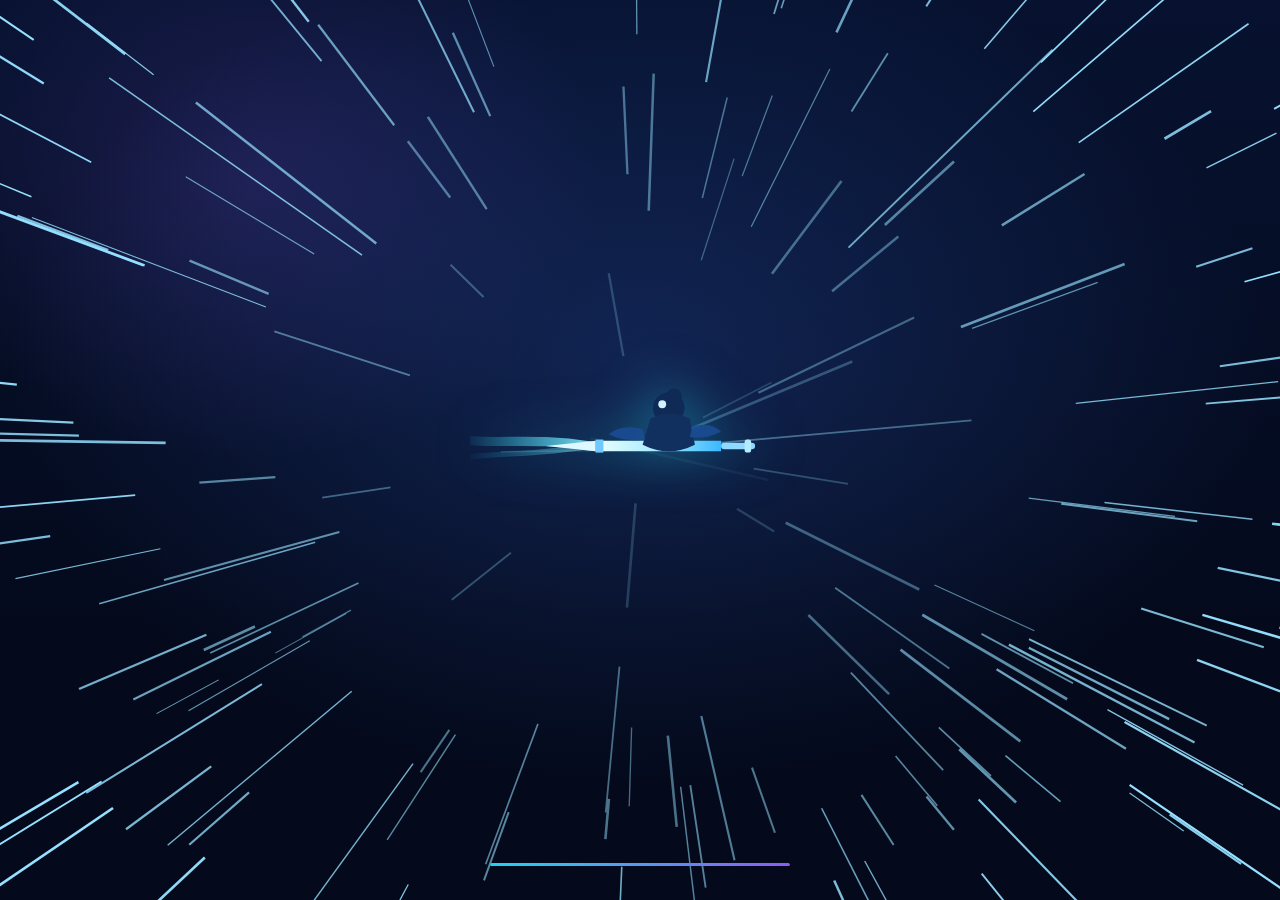
==== index.html @ 50a3c82a "初始提交：个人档案库（export 静态版 + 源码）" ====
<!DOCTYPE html>
<html lang="zh-CN">
<head>
<meta charset="UTF-8">
<meta name="viewport" content="width=device-width, initial-scale=1.0">
<title>侯康峰 · 个人档案库</title>
<meta name="description" content="侯康峰 · 个人档案库：关于我（含成长轨迹）、作品集、学习记录、项目地图 —— 数据可视化个人网站">
<link rel="stylesheet" href="css/style.css?v=20260818">
</head>
<body>

<!-- ============ 进场动画：御剑穿越时空 ============ -->
<div id="splash" aria-hidden="true">
  <canvas id="splashCanvas"></canvas>
  <div class="splash-inner">
    <div class="sword-figure">
      <svg viewBox="0 0 260 150" class="sword-svg" xmlns="http://www.w3.org/2000/svg">
        <defs>
          <linearGradient id="swTail" x1="1" y1="0" x2="0" y2="0">
            <stop offset="0" stop-color="#7de3f5" stop-opacity=".95"/>
            <stop offset="1" stop-color="#22d3ee" stop-opacity="0"/>
          </linearGradient>
          <linearGradient id="swBlade" x1="0" y1="0" x2="1" y2="0">
            <stop offset="0" stop-color="#eaffff"/>
            <stop offset="0.55" stop-color="#9fe8ff"/>
            <stop offset="1" stop-color="#3ab8ff"/>
          </linearGradient>
        </defs>
        <!-- 御剑光尾 -->
        <path d="M92 75 C 48 68 20 74 -8 70" stroke="url(#swTail)" stroke-width="7" stroke-linecap="round" fill="none"/>
        <path d="M92 75 C 50 82 22 80 -6 84" stroke="url(#swTail)" stroke-width="4" stroke-linecap="round" fill="none" opacity=".55"/>
        <!-- 飞剑 -->
        <path d="M96 71 L 192 71 L 192 79 L 96 79 Z" fill="url(#swBlade)"/>
        <path d="M96 71 L 58 75 L 96 79 Z" fill="#dff7ff"/>
        <path d="M96 70 L 96 80 L 102 80 L 102 70 Z" fill="#6fc9ff"/>
        <rect x="192" y="72.5" width="26" height="5" rx="2.5" fill="#8fd8ff"/>
        <rect x="210" y="70" width="5" height="10" rx="2" fill="#b3ecff"/>
        <!-- 侠士：盘坐剪影 -->
        <circle cx="152" cy="46" r="12" fill="#0e2a55"/>
        <circle cx="156" cy="37" r="6" fill="#0e2a55"/>
        <path d="M138 54 Q 152 46 168 54 L 172 74 Q 152 84 132 74 Z" fill="#12305f"/>
        <path d="M132 62 Q 116 58 106 66 Q 118 72 134 70 Z" fill="#1b4d94" opacity=".9"/>
        <path d="M170 60 Q 184 56 192 64 Q 180 70 168 68 Z" fill="#1b4d94" opacity=".9"/>
        <circle cx="147" cy="43" r="3" fill="#cff4ff"/>
      </svg>
    </div>
  </div>
  <div class="splash-bar"><span></span></div>
</div>

<canvas id="stars"></canvas>
<div class="bg-grid"></div>
<div class="bg-glow"></div>
<!-- 网站背景行星（全屏氛围，与地球卫星同款） -->
<div class="bg-planets" aria-hidden="true">
  <div class="planet b-mars"></div>
  <div class="planet b-jupiter"></div>
  <div class="planet b-saturn"><i class="p-ring"></i></div>
  <div class="planet b-venus"></div>
</div>

<div id="app">

  <header>
    <div id="progress-track" aria-hidden="true"><div id="progress-bar"></div></div>
    <div class="hdr">
      <div class="logo" onclick="go('#/home')">
        <div class="logo-mark">侯</div>
        <div class="logo-text">个人档案库<span class="logo-sub">HOU KANGFENG · ARCHIVE</span></div>
      </div>
      <nav id="mainnav">
        <a href="#/home" data-route="#/home"><span class="nav-icon">🏠</span>首页</a>
        <a href="#/home/about" data-route="#/home/about"><span class="nav-icon">👤</span>关于我</a>
        <a href="#/portfolio" data-route="#/portfolio"><span class="nav-icon">🗂️</span>作品集</a>
        <a href="#/blog" data-route="#/blog"><span class="nav-icon">✍️</span>学习记录</a>
        <a href="#/map" data-route="#/map"><span class="nav-icon">🗺️</span>地点地图</a>
      </nav>
      <div class="hdr-actions">
        <button id="adminBtn" class="btn btn-ghost btn-sm" onclick="Editor.toggle()" title="增删改本站内容">⚙ 管理</button>
      </div>
    </div>
  </header>

  <main class="wrap">

    <!-- ============ 首页 ============ -->
    <div id="view-home" class="view">
      <section class="portfolio-hero">
        <div class="hero-orbit orbit-one" aria-hidden="true"></div>
        <div class="hero-orbit orbit-two" aria-hidden="true"></div>
        <div class="hero-copy reveal">
          <p class="eyebrow"><span class="eyebrow-dot"></span> HOU KANGFENG · FINANCE ARCHIVE 2026</p>
          <h1 id="heroName"></h1>
          <p class="hero-lead">把账做清楚，<em>把数据变成价值。</em></p>
          <div class="skill-list" aria-label="工作方向">
            <span>项目财务</span><span>合并报表</span><span>SAP · 久其</span><span>Excel 自动化</span><span>Power BI</span>
          </div>
          <div class="hero-actions">
            <a class="button button-primary" href="#/home/globe">探索地球 <span aria-hidden="true">↓</span></a>
            <a class="button button-quiet" href="#/home/about">关于我 <span aria-hidden="true">↓</span></a>
          </div>
        </div>
        <a class="scroll-cue" href="#/home/globe" aria-label="滚动查看地球地图"><span>SCROLL TO EXPLORE</span><b>↓</b></a>
      </section>
      <section id="globe">
        <div class="sec-head"><span class="sec-title">项目地图 · 3D 地球</span><span class="sec-en">Interactive Globe · 点击地点查看项目</span></div>
        <div class="card reveal" style="position:relative">
          <div class="globe-tools">
            <button id="globeChina" class="globe-reset" onclick="globeChina()" title="放大到整个中国地图">🇨🇳 放大中国</button>
            <button id="globeReset" class="globe-reset hidden" onclick="globeReset()" title="回到全球自动旋转视角">🌐 回到全球视角</button>
            <button id="globeDayNight" class="globe-reset" onclick="toggleGlobeDayNight()" title="切换白天/夜晚/自动">🌓 自动昼夜</button>
          </div>
          <div class="map-wrap">
            <div class="globe-stage">
              <div id="globeLoading" class="globe-loading">🛰 地球加载中…</div>
              <div id="globeChart"></div>

            </div>
            <div>
              <div class="time-card">
                <div class="time-label">🇨🇳 中国时间 · 北京时间</div>
                <div class="time-now" id="cnTime">--:--:--</div>
                <div class="time-meta" id="cnMeta"></div>
              </div>
              <h3><span class="ico">🌐</span>地点索引</h3>
              <div class="loc-list" id="globeList"></div>
              <div class="map-note">🖱 拖拽旋转 · 滚轮缩放 · <b>点击「🇨🇳 放大中国」或任意光点 = 中国全境视图</b> · 悬停光点看项目明细 · 青线为中国省份边界 · 光点：金=工作 / 紫=母校 / 青=项目</div>
            </div>
          </div>
        </div>
      </section>
      <!-- ============ 关于我（并入首页，下拉即可见） ============ -->
      <div id="about">
        <section>
          <div class="sec-head"><span class="sec-title">关于我 · 深空档案</span><span class="sec-en">About · Space</span></div>
          <div class="as-hero reveal">
            <div class="about-space" id="aboutSpace">
              <canvas id="aboutStars" class="as-stars" aria-hidden="true"></canvas>
              <div class="as-orbit o1" aria-hidden="true"></div>
              <div class="as-orbit o2" aria-hidden="true"></div>
              <svg class="as-links" viewBox="0 0 1000 640" preserveAspectRatio="none" aria-hidden="true">
                <line x1="150" y1="120" x2="250" y2="270"/>
                <line x1="850" y1="120" x2="250" y2="270"/>
                <line x1="160" y1="520" x2="250" y2="310"/>
                <line x1="840" y1="520" x2="250" y2="310"/>
              </svg>
              <div class="as-chip as-chip-tl"><b>4</b><span>年财务经验</span><div class="chip-tip" id="chipTipTl"></div></div>
              <div class="as-chip as-chip-tr"><b>8</b><span>管理项目</span><div class="chip-tip" id="chipTipTr"></div></div>
              <div class="as-chip as-chip-bl"><b>9</b><span>报表节点</span><div class="chip-tip" id="chipTipBl"></div></div>
              <div class="as-chip as-chip-br"><b>200+</b><span>项目合并</span><div class="chip-tip" id="chipTipBr"></div></div>
              <div class="as-avatar">
                <div class="as-avatar-glow"></div>
                <div class="avatar-frame">
                  <img src="images/anime.jpg" alt="动漫形象" id="animeAvatar" onerror="this.src='images/anime.svg'">
                  <div class="avatar-badge">✦</div>
                </div>
              </div>
              <div class="as-id">
                <h2 id="aboutAvatarName"></h2>
                <p class="as-role" id="aboutAvatarRole"></p>
                <p class="as-summary" id="asSummary"></p>
              </div>
              <div class="tl3d" id="tl3d">
                <svg class="tl3d-line" id="tl3dLine" aria-hidden="true">
                  <defs>
                    <linearGradient id="tl3dGrad" x1="0" y1="0" x2="1" y2="0">
                      <stop offset="0" stop-color="#3ae6ff"/>
                      <stop offset="0.72" stop-color="#7aa2ff"/>
                      <stop offset="1" stop-color="rgba(122,162,255,0)"/>
                    </linearGradient>
                    <linearGradient id="tl3dGradF" x1="0" y1="0" x2="1" y2="0">
                      <stop offset="0" stop-color="#7aa2ff"/>
                      <stop offset="0.7" stop-color="#e8c6ff"/>
                      <stop offset="1" stop-color="rgba(232,198,255,0)"/>
                    </linearGradient>
                  </defs>
                  <path id="tl3dFuture" fill="none" stroke="url(#tl3dGradF)" stroke-width="2.2" stroke-linecap="round" stroke-dasharray="2 7"/>
                  <path id="tl3dPath" fill="none" stroke="url(#tl3dGrad)" stroke-width="2.6" stroke-linecap="round"/>
                </svg>
                <div class="tl3d-comet" id="tl3dComet" aria-hidden="true"></div>
                <div class="tl3d-nodes" id="tl3dNodes"></div>
              </div>
              <div class="as-hobbies" id="asHobbies"></div>
            </div>
            <!-- 手机端专用：名字/特长移出太空容器，避免绝对定位重叠 -->
            <div class="as-static" id="asStatic">
              <h2 id="asStaticName"></h2>
              <p class="as-role" id="asStaticRole"></p>
              <p class="as-summary" id="asStaticSummary"></p>
              <div class="as-hobbies" id="asHobbiesMobile"></div>
            </div>
          </div>
        </section>
        <section>
          <div class="sec-head"><span class="sec-title">个人简介</span><span class="sec-en">Profile</span></div>
          <div class="card reveal">
            <h3><span class="ico">👤</span>个人简介</h3>
            <p class="muted" id="aboutIntro" style="font-size:14.5px"></p>
            <div class="chips" id="aboutChips"></div>
          </div>
        </section>
        <section id="contact">
          <div class="sec-head"><span class="sec-title">联系方式</span><span class="sec-en">Contact</span></div>
          <div class="card reveal contact-card">
            <div class="contact-intro">📡 保持联系，欢迎交流与合作</div>
            <div class="contact-items" id="contactItems"></div>
          </div>
        </section>
      </div>
      <section>
        <div class="sec-head"><span class="sec-title">最近动态</span><span class="sec-en">Recent</span></div>
        <div class="grid g2" id="recentBox"></div>
      </section>
    </div>

    <!-- ============ 作品集 ============ -->
    <div id="view-portfolio" class="view">
      <section>
        <div class="sec-head"><span class="sec-title">作品集</span><span class="sec-en">Portfolio</span></div>
        <div class="filter-bar" id="pfFilter"></div>
        <div class="pf-grid" id="pfGrid"></div>
        <div class="blog-empty hidden" id="pfEmpty">暂无该分类的作品</div>
      </section>
    </div>

    <!-- ============ 学习记录 ============ -->
    <div id="view-blog" class="view">
      <section>
        <div class="sec-head"><span class="sec-title">学习记录</span><span class="sec-en">Learning Log</span></div>
        <div class="blog-side">
          <div class="blog-search">🔍<input id="blogSearch" type="text" placeholder="搜索标题 / 标签 / 内容…"></div>
          <div class="filter-bar" id="blogCatFilter" style="margin-bottom:0"></div>
        </div>
        <div id="blogList"></div>
        <div class="blog-empty hidden" id="blogEmpty">没有匹配的记录</div>
      </section>
    </div>

    <!-- ============ 地点地图 ============ -->
    <div id="view-map" class="view">
      <section>
        <div class="sec-head"><span class="sec-title">工作地点 · 项目地点</span><span class="sec-en">China Map</span></div>
        <div class="card reveal">
          <div class="map-wrap">
            <div id="mapChart"></div>
            <div>
              <h3><span class="ico">📍</span>地点清单</h3>
              <div class="loc-list" id="locList"></div>
            </div>
          </div>
          <div class="map-note">
            💡 金色脉冲点 = 工作/现居；紫色 = 母校；青色 = 项目地点。
            滚轮可缩放、拖动可平移。可在「管理」中增删改地点。
          </div>
        </div>
      </section>
    </div>

  </main>

  <footer>
    <div class="wrap footer-stack">
      <div class="stack-row" aria-label="本站使用的技术">
        <span class="stack-badge gold">📈 ECharts</span>
        <span class="stack-badge cyan">⚡ JavaScript</span>
        <span class="stack-badge violet">🧱 HTML5</span>
        <span class="stack-badge blue">🎨 CSS3</span>
        <span class="stack-badge green">🌐 Node.js</span>
        <span class="stack-badge quiet">© 2026 · 侯康峰</span>
      </div>
      <div class="stack-row">
        <span id="footNote"></span>
      </div>
      <nav class="social-row" aria-label="社交链接">
        <a class="social-link" href="mailto:235307012@qq.com"><span class="s-ico">✉️</span><span>邮箱</span></a>
        <a class="social-link" href="https://github.com/" target="_blank" rel="noreferrer"><span class="s-ico">🐙</span><span>GitHub</span></a>
        <a class="social-link" href="#/blog"><span class="s-ico">✍️</span><span>学习记录</span></a>
      </nav>
      <p class="runtime">本站已运行 <strong id="rtDays">0</strong> 天 <strong id="rtHours">00</strong> 小时 <strong id="rtMins">00</strong> 分 <strong id="rtSecs">00</strong> 秒</p>
    </div>
  </footer>

</div>

<!-- 文章阅读浮层 -->
<div id="reader" class="reader hidden">
  <div class="reader-inner">
    <button class="reader-close" onclick="Reader.close()">✕</button>
    <h2 id="readerTitle"></h2>
    <div class="r-meta" id="readerMeta"></div>
    <div class="r-body md" id="readerBody"></div>
  </div>
</div>

<!-- 项目信息浮层 -->
<div id="projPanel" class="reader hidden">
  <div class="reader-inner proj-inner">
    <button class="reader-close" onclick="ProjPanel.close()">✕</button>
    <h2 id="projTitle"></h2>
    <div class="r-meta" id="projMeta"></div>
    <div class="proj-summary" id="projSummary"></div>
    <div class="proj-list" id="projList"></div>
  </div>
</div>

<!-- 调试错误提示（开发辅助，无错误时隐藏） -->
<div id="jsErrorBox" style="display:none;position:fixed;left:12px;bottom:12px;z-index:999;max-width:60vw;background:rgba(120,20,20,.92);border:1px solid #f87171;color:#fecaca;font-size:12px;padding:10px 14px;border-radius:10px;white-space:pre-wrap"></div>

<!-- 管理工具栏 -->
<div id="adminBar" class="admin-bar hidden"></div>

<!-- 表单弹窗 -->
<div id="modal" class="modal hidden">
  <div class="modal-inner">
    <h3 id="modalTitle"></h3>
    <form id="modalForm"></form>
  </div>
</div>

<div id="toast"></div>

<!-- 科技感自定义鼠标光标 -->
<div id="cursorDot" aria-hidden="true"></div>
<div id="cursorRing" aria-hidden="true"></div>

<!-- 欢迎提示 -->
<div id="welcomeToast" class="welcome-toast" role="status">
  <div class="welcome-toast-icon">👋</div>
  <div class="welcome-toast-copy">
    <span class="welcome-toast-kicker">HI, I'M HOU KANGFENG</span>
    <span class="welcome-toast-title">欢迎来到我的个人档案库</span>
    <p class="welcome-toast-message">项目看板 · 3D 地球 · 作品集与学习记录已就绪，点击地球上的地点可以查看项目明细。</p>
  </div>
  <button class="welcome-toast-close" onclick="closeWelcome()" aria-label="关闭">✕</button>
</div>

<!-- 图表库由 app.js 动态注入（动画期间后台加载，兼容 file://） -->
<script src="js/md.js?v=20260818"></script>
<script src="js/editor.js?v=20260818"></script>
<script src="js/globe3d.js?v=20260818"></script>
<script src="js/app.js?v=20260818"></script>
</body>
</html>
---- css/style.css ----
/* ============================================================
 * 侯康峰 · 个人档案库 —— 深空科幻风样式
 * ============================================================ */
:root{
  --bg0:#030814;
  --bg1:#071228;
  --panel:rgba(13,30,60,.55);
  --glass:rgba(148,200,255,.06);
  --line:rgba(120,200,255,.14);
  --line2:rgba(120,200,255,.32);
  --cyan:#22d3ee;
  --blue:#3b82f6;
  --gold:#f5b942;
  --violet:#8b5cf6;
  --pink:#d946ef;
  --text:#e8f4ff;
  --muted:#93b4d4;
  --dim:#5d7ba3;
  --radius:18px;
  --font:"Segoe UI","PingFang SC","Microsoft YaHei","Hiragino Sans GB",sans-serif;
  --mono:"Cascadia Code","Consolas","Courier New",monospace;
}
*{margin:0;padding:0;box-sizing:border-box}
.hidden{display:none!important}
html{scroll-behavior:auto}
body{
  background:var(--bg0);
  color:var(--text);
  font-family:var(--font);
  line-height:1.65;
  overflow-x:hidden;
}
::selection{background:rgba(34,211,238,.3)}
::-webkit-scrollbar{width:10px;height:10px}
::-webkit-scrollbar-track{background:var(--bg0)}
::-webkit-scrollbar-thumb{background:linear-gradient(#1e3a5f,#0f2440);border-radius:6px;border:2px solid var(--bg0)}
::-webkit-scrollbar-thumb:hover{background:linear-gradient(#2a5588,#16345c)}

/* ---------- 背景层 ---------- */
#stars{position:fixed;inset:0;z-index:0;pointer-events:none}
.bg-grid{
  position:fixed;inset:0;z-index:0;pointer-events:none;
  background:
    linear-gradient(rgba(120,200,255,.04) 1px,transparent 1px),
    linear-gradient(90deg,rgba(120,200,255,.04) 1px,transparent 1px);
  background-size:52px 52px;
  mask-image:radial-gradient(ellipse at 50% 0%,#000 30%,transparent 75%);
  -webkit-mask-image:radial-gradient(ellipse at 50% 0%,#000 30%,transparent 75%);
}
.bg-glow{position:fixed;inset:0;z-index:0;pointer-events:none}
.bg-glow::before,.bg-glow::after{
  content:"";position:absolute;border-radius:50%;filter:blur(90px);opacity:.5;
}
.bg-glow::before{width:560px;height:560px;left:-140px;top:-140px;background:radial-gradient(circle,rgba(34,211,238,.16),transparent 70%)}
.bg-glow::after{width:640px;height:640px;right:-180px;top:24%;background:radial-gradient(circle,rgba(139,92,246,.14),transparent 70%)}

/* ---------- 布局 ---------- */
#app{position:relative;z-index:1}
.wrap{max-width:1200px;margin:0 auto;padding:0 22px}

/* ---------- 顶栏 ---------- */
header{
  position:sticky;top:0;z-index:100;
  background:rgba(3,8,20,.72);
  backdrop-filter:blur(18px) saturate(1.4);
  -webkit-backdrop-filter:blur(18px) saturate(1.4);
  border-bottom:1px solid var(--line);
}
.hdr{max-width:1200px;margin:0 auto;padding:12px 22px;display:flex;align-items:center;gap:18px;flex-wrap:wrap}
.logo{display:flex;align-items:center;gap:11px;cursor:pointer;user-select:none}
.logo-mark{
  width:40px;height:40px;border-radius:12px;flex:none;
  display:flex;align-items:center;justify-content:center;
  font-size:19px;font-weight:800;color:#031018;
  background:linear-gradient(135deg,var(--cyan),var(--blue));
  box-shadow:0 0 22px rgba(34,211,238,.45);
}
.logo-text{font-size:17px;font-weight:700;letter-spacing:2px;line-height:1.2}
.logo-sub{display:block;font-size:10px;letter-spacing:4px;color:var(--muted);font-weight:400}
nav{display:flex;gap:4px;flex-wrap:wrap;margin-left:auto}
nav a{
  color:var(--muted);text-decoration:none;font-size:13.5px;padding:7px 13px;
  border-radius:10px;transition:.25s;position:relative;
}
nav a:hover{color:var(--text);background:var(--glass)}
nav a.active{
  color:var(--cyan);background:rgba(34,211,238,.1);
  box-shadow:inset 0 0 0 1px rgba(34,211,238,.35),0 0 18px rgba(34,211,238,.15);
}
.hdr-actions{display:flex;gap:8px;align-items:center}

/* ---------- 按钮 ---------- */
.btn{
  border:none;cursor:pointer;font-family:var(--font);
  font-size:13px;padding:8px 16px;border-radius:10px;transition:.25s;
  color:var(--text);background:linear-gradient(135deg,rgba(34,211,238,.16),rgba(59,130,246,.16));
  border:1px solid rgba(34,211,238,.35);
}
.btn:hover{transform:translateY(-1px);box-shadow:0 6px 20px rgba(34,211,238,.25)}
.btn-primary{
  background:linear-gradient(135deg,var(--cyan),var(--blue));color:#031018;font-weight:700;
  border:none;box-shadow:0 4px 18px rgba(34,211,238,.35);
}
.btn-primary:hover{filter:brightness(1.1)}
.btn-ghost{background:transparent;border:1px solid var(--line);color:var(--muted)}
.btn-ghost:hover{color:var(--text);border-color:var(--line2)}
.btn-danger{background:rgba(239,68,68,.12);border:1px solid rgba(239,68,68,.4);color:#fca5a5}
.btn-danger:hover{box-shadow:0 6px 20px rgba(239,68,68,.25)}
.btn-sm{padding:4px 11px;font-size:12px;border-radius:8px}

/* ---------- 视图切换 ---------- */
.view{display:none}
.view.active{display:block;animation:viewIn .55s cubic-bezier(.22,.8,.3,1) both}
@keyframes viewIn{
  from{opacity:0;transform:translateY(26px);filter:blur(6px)}
  to{opacity:1;transform:none;filter:none}
}

/* ---------- 区块 ---------- */
section{margin:34px 0}
.sec-head{display:flex;align-items:baseline;gap:12px;margin-bottom:18px}
.sec-title{
  font-size:clamp(18px,2.4vw,23px);font-weight:800;letter-spacing:2px;
  background:linear-gradient(90deg,var(--text),var(--cyan));
  -webkit-background-clip:text;background-clip:text;-webkit-text-fill-color:transparent;
}
.sec-en{font-size:11px;letter-spacing:4px;color:var(--dim);text-transform:uppercase}

/* ---------- 卡片 ---------- */
.card{
  background:linear-gradient(165deg,rgba(16,36,72,.5),rgba(7,18,40,.78));
  border:1px solid var(--line);border-radius:var(--radius);
  padding:22px;position:relative;overflow:hidden;
  backdrop-filter:blur(12px);
  -webkit-backdrop-filter:blur(12px);
  transition:border-color .3s, transform .3s, box-shadow .3s;
}
.card::before{
  content:"";position:absolute;inset:0;pointer-events:none;
  background:radial-gradient(600px 200px at 15% -10%,rgba(34,211,238,.07),transparent 60%);
}
.card:hover{border-color:var(--line2);box-shadow:0 14px 40px rgba(0,0,0,.45),0 0 0 1px rgba(34,211,238,.06)}
.card h3{font-size:15.5px;font-weight:700;letter-spacing:1px;margin-bottom:12px;display:flex;align-items:center;gap:9px}
.card h3 .ico{font-size:17px}
.muted{color:var(--muted)}
.dim{color:var(--dim);font-size:12.5px}
.grid{display:grid;gap:16px}
.g2{grid-template-columns:repeat(auto-fit,minmax(330px,1fr))}
.g3{grid-template-columns:repeat(auto-fit,minmax(260px,1fr))}

/* ---------- 滚动渐入 ---------- */
.reveal{opacity:0;transform:translateY(28px);transition:opacity .7s ease,transform .7s cubic-bezier(.22,.8,.3,1)}
.reveal.in{opacity:1;transform:none}

/* ---------- Hero（极简看板版） ---------- */
.hero-mini{padding:46px 0 8px}
.hero-mini h1{
  font-size:clamp(32px,5vw,52px);font-weight:900;letter-spacing:6px;
  background:linear-gradient(100deg,#fff 20%,var(--cyan) 55%,var(--violet) 90%);
  -webkit-background-clip:text;background-clip:text;-webkit-text-fill-color:transparent;
  text-shadow:0 0 60px rgba(34,211,238,.25);
}
.hero-mini .title-line{font-size:clamp(14px,2vw,17px);color:var(--gold);letter-spacing:3px;font-weight:600;margin-top:8px}

/* ---------- 项目信息浮层 ---------- */
.proj-inner{max-width:860px}
.proj-summary{display:grid;grid-template-columns:repeat(auto-fit,minmax(150px,1fr));gap:12px;margin:6px 0 22px}
.proj-summary .ps-item{
  background:rgba(34,211,238,.06);border:1px solid rgba(34,211,238,.2);border-radius:12px;
  padding:12px 14px;
}
.proj-summary .ps-item .ps-label{font-size:11px;color:var(--dim);letter-spacing:1px}
.proj-summary .ps-item .ps-value{font-size:18px;font-weight:800;color:var(--cyan);margin-top:2px;text-shadow:0 0 16px rgba(34,211,238,.35)}
.proj-list{display:flex;flex-direction:column;gap:14px}
.proj-card{
  background:linear-gradient(165deg,rgba(16,36,72,.55),rgba(7,18,40,.8));
  border:1px solid var(--line);border-radius:14px;padding:16px;display:flex;gap:16px;
}
.proj-card .pc-img{
  width:170px;min-height:110px;flex:none;border-radius:10px;overflow:hidden;
  background:
    linear-gradient(135deg,rgba(34,211,238,.08),rgba(139,92,246,.08)),
    repeating-linear-gradient(45deg,rgba(120,200,255,.05) 0 10px,transparent 10px 20px);
  border:1px dashed var(--line2);display:flex;align-items:center;justify-content:center;
  color:var(--dim);font-size:12px;text-align:center;padding:8px;
}
.proj-card .pc-img img{width:100%;height:100%;object-fit:cover}
.proj-card .pc-main{flex:1;min-width:0}
.proj-card .pc-name{font-size:15.5px;font-weight:700;margin-bottom:8px;line-height:1.5}
.proj-card .pc-rows{font-size:13px;color:var(--muted);line-height:2}
.proj-card .pc-rows b{color:var(--gold)}
@media(max-width:640px){.proj-card{flex-direction:column}.proj-card .pc-img{width:100%}}

/* ---------- Hero ---------- */
.hero{padding:64px 0 18px;position:relative}
.hero-badge{
  display:inline-flex;align-items:center;gap:8px;font-size:12px;letter-spacing:3px;
  color:var(--cyan);border:1px solid rgba(34,211,238,.35);border-radius:999px;
  padding:5px 16px;background:rgba(34,211,238,.06);
  box-shadow:0 0 24px rgba(34,211,238,.12);
}
.hero h1{
  font-size:clamp(38px,6.5vw,66px);font-weight:900;letter-spacing:6px;margin:20px 0 6px;
  background:linear-gradient(100deg,#fff 20%,var(--cyan) 55%,var(--violet) 90%);
  -webkit-background-clip:text;background-clip:text;-webkit-text-fill-color:transparent;
  text-shadow:0 0 60px rgba(34,211,238,.25);
}
.hero .en{font-size:13px;letter-spacing:8px;color:var(--muted);text-transform:uppercase;margin-bottom:14px}
.hero .title-line{font-size:clamp(15px,2.2vw,19px);color:var(--gold);letter-spacing:3px;font-weight:600}
.hero .type-line{font-size:clamp(16px,2.4vw,21px);color:var(--cyan);min-height:1.6em;font-weight:600;margin-top:8px}
.hero .type-line .cursor{display:inline-block;width:2px;height:1.1em;background:var(--cyan);vertical-align:-2px;animation:blink 1s steps(1) infinite}
@keyframes blink{50%{opacity:0}}
.hero .summary{max-width:780px;color:var(--muted);font-size:15px;margin-top:16px}
.hero .summary b{color:var(--cyan)}

.chips{display:flex;flex-wrap:wrap;gap:10px;margin-top:20px}
.chip{
  display:inline-flex;align-items:center;gap:8px;font-size:12.5px;color:var(--text);
  background:var(--glass);border:1px solid var(--line);padding:7px 15px;border-radius:999px;
  transition:.25s;
}
.chip:hover{border-color:var(--line2);transform:translateY(-2px)}
.chip b{color:var(--cyan);font-weight:600}
.chip .ico{font-size:14px}

/* ---------- KPI ---------- */
.kpi-grid{display:grid;grid-template-columns:repeat(auto-fit,minmax(150px,1fr));gap:14px}
.kpi{
  background:linear-gradient(165deg,rgba(16,36,72,.6),rgba(7,18,40,.85));
  border:1px solid var(--line);border-radius:16px;padding:17px;position:relative;overflow:hidden;
  transition:.3s;
}
.kpi::after{
  content:"";position:absolute;left:0;top:0;height:2px;width:100%;
  background:linear-gradient(90deg,var(--cyan),transparent 70%);opacity:.7;
}
.kpi:hover{transform:translateY(-4px);border-color:var(--line2);box-shadow:0 12px 30px rgba(0,0,0,.4),0 0 26px rgba(34,211,238,.12)}
.kpi .k-ico{font-size:19px;filter:drop-shadow(0 0 8px rgba(34,211,238,.5))}
.kpi .k-num{font-size:clamp(23px,2.7vw,31px);font-weight:900;color:var(--cyan);letter-spacing:1px;line-height:1.25;margin-top:4px;text-shadow:0 0 22px rgba(34,211,238,.4)}
.kpi .k-num small{font-size:13px;font-weight:700}
.kpi .k-label{font-size:12px;color:var(--muted);letter-spacing:1.5px;margin-top:2px}
.kpi .k-sub{font-size:11px;color:var(--dim);margin-top:3px}

/* ---------- 时间轴（垂直） ---------- */
.v-timeline{border-left:2px solid rgba(120,200,255,.2);margin-left:8px;padding-left:26px}
.v-item{position:relative;padding:6px 0 22px}
.v-item::before{
  content:"";position:absolute;left:-33px;top:12px;width:12px;height:12px;border-radius:50%;
  background:var(--cyan);box-shadow:0 0 0 4px rgba(34,211,238,.15),0 0 18px rgba(34,211,238,.6);
}
.v-item.violet::before{background:var(--violet);box-shadow:0 0 0 4px rgba(139,92,246,.15),0 0 18px rgba(139,92,246,.6)}
.v-item.gold::before{background:var(--gold);box-shadow:0 0 0 4px rgba(245,185,66,.15),0 0 18px rgba(245,185,66,.5)}
.v-item .v-date{font-size:11.5px;color:var(--cyan);letter-spacing:1px}
.v-item.violet .v-date{color:var(--violet)}
.v-item.gold .v-date{color:var(--gold)}
.v-item .v-title{font-size:15.5px;font-weight:700;margin:2px 0}
.v-item .v-desc{font-size:13px;color:var(--muted)}

/* ---------- 标签 ---------- */
.tags{display:flex;flex-wrap:wrap;gap:8px;margin-top:10px}
.tag{
  font-size:11.5px;color:var(--cyan);background:rgba(34,211,238,.07);
  border:1px solid rgba(34,211,238,.25);border-radius:7px;padding:2px 10px;
}
.tag.gold{color:var(--gold);background:rgba(245,185,66,.07);border-color:rgba(245,185,66,.3)}

/* ---------- 技能条 ---------- */
.skill{margin:15px 0}
.skill .s-head{display:flex;justify-content:space-between;font-size:13.5px;margin-bottom:6px}
.skill .s-head .p{color:var(--cyan);font-weight:800;text-shadow:0 0 12px rgba(34,211,238,.5)}
.skill .s-bar{height:8px;border-radius:6px;background:rgba(120,200,255,.1);overflow:hidden}
.skill .s-fill{height:100%;border-radius:6px;width:0;transition:width 1.3s cubic-bezier(.2,.7,.3,1);
  background:linear-gradient(90deg,var(--blue),var(--cyan));box-shadow:0 0 14px rgba(34,211,238,.5)}
.skill .s-tags{font-size:11.5px;color:var(--dim);margin-top:5px}

/* ---------- 作品集 ---------- */
.filter-bar{display:flex;flex-wrap:wrap;gap:8px;margin-bottom:18px}
.filter-chip{
  font-size:12.5px;color:var(--muted);background:var(--glass);border:1px solid var(--line);
  border-radius:999px;padding:6px 15px;cursor:pointer;transition:.25s;
}
.filter-chip:hover{color:var(--text)}
.filter-chip.active{color:#031018;background:linear-gradient(135deg,var(--cyan),var(--blue));border-color:transparent;font-weight:700}
.pf-grid{display:grid;grid-template-columns:repeat(auto-fill,minmax(260px,1fr));gap:16px}
.pf-card{cursor:pointer}
.pf-cover{
  height:118px;border-radius:12px;margin:-22px -22px 16px;position:relative;
  display:flex;align-items:flex-end;padding:12px 16px;overflow:hidden;
}
.pf-cover::after{content:"";position:absolute;inset:0;background:linear-gradient(180deg,transparent 40%,rgba(3,8,20,.85))}
.pf-cover .pf-type{
  position:relative;z-index:1;font-size:11px;letter-spacing:2px;color:#fff;
  background:rgba(3,8,20,.45);border:1px solid rgba(255,255,255,.25);
  border-radius:6px;padding:2px 9px;backdrop-filter:blur(4px);
}
.pf-card .pf-title{font-size:15px;font-weight:700;margin-bottom:6px}
.pf-card .pf-date{font-size:11.5px;color:var(--dim);float:right}
.pf-card .pf-desc{font-size:12.8px;color:var(--muted);line-height:1.6}
.pf-card .pf-link{display:inline-block;margin-top:10px;font-size:12px;color:var(--cyan);text-decoration:none;opacity:0;transform:translateY(4px);transition:.3s}
.pf-card:hover .pf-link{opacity:1;transform:none}

/* ---------- 博客 ---------- */
.blog-side{display:flex;flex-wrap:wrap;gap:12px;margin-bottom:16px;align-items:center}
.blog-search{
  flex:1;min-width:220px;display:flex;align-items:center;gap:8px;
  background:var(--glass);border:1px solid var(--line);border-radius:12px;padding:8px 14px;
}
.blog-search input{flex:1;background:transparent;border:none;outline:none;color:var(--text);font-family:var(--font);font-size:13.5px}
.blog-search input::placeholder{color:var(--dim)}
.blog-post{
  display:flex;gap:16px;padding:18px 20px;margin-bottom:14px;cursor:pointer;align-items:flex-start;
}
.blog-post .b-date{font-size:11.5px;color:var(--dim);white-space:nowrap;padding-top:3px}
.blog-post .b-main{flex:1}
.blog-post .b-title{font-size:16.5px;font-weight:700;transition:.25s;letter-spacing:.5px}
.blog-post:hover .b-title{color:var(--cyan);text-shadow:0 0 18px rgba(34,211,238,.4)}
.blog-post .b-cat{font-size:11px;color:var(--violet);letter-spacing:1.5px;margin-bottom:3px}
.blog-post .b-summary{font-size:13px;color:var(--muted);margin-top:5px}
.blog-post .b-meta{font-size:12px;color:var(--dim);margin-top:7px}
.blog-empty{color:var(--dim);text-align:center;padding:40px 0;font-size:13.5px}

/* ---------- 文章阅读浮层 ---------- */
.reader{position:fixed;inset:0;z-index:200;background:rgba(2,6,14,.82);backdrop-filter:blur(8px);display:flex;align-items:flex-start;justify-content:center;padding:4vh 18px;overflow-y:auto}
.reader.hidden{display:none}
.reader-inner{
  width:100%;max-width:780px;background:linear-gradient(170deg,rgba(14,32,64,.95),rgba(5,13,30,.97));
  border:1px solid var(--line2);border-radius:20px;padding:34px 38px 44px;position:relative;
  box-shadow:0 30px 80px rgba(0,0,0,.6),0 0 60px rgba(34,211,238,.07);
  animation:readerIn .45s cubic-bezier(.22,.8,.3,1) both;
}
@keyframes readerIn{from{opacity:0;transform:translateY(40px) scale(.98)}to{opacity:1;transform:none}}
.reader-close{
  position:absolute;right:16px;top:14px;width:34px;height:34px;border-radius:10px;
  border:1px solid var(--line);background:var(--glass);color:var(--muted);cursor:pointer;
  font-size:15px;transition:.25s;
}
.reader-close:hover{color:var(--text);border-color:var(--line2);transform:rotate(90deg)}
.reader h2{font-size:clamp(20px,3vw,27px);font-weight:800;letter-spacing:1px;margin-bottom:10px;
  background:linear-gradient(90deg,#fff,var(--cyan));-webkit-background-clip:text;background-clip:text;-webkit-text-fill-color:transparent}
.reader .r-meta{font-size:12.5px;color:var(--dim);margin-bottom:22px;display:flex;flex-wrap:wrap;gap:12px;align-items:center}
.reader .r-body{font-size:14.5px;color:#cfe3f7;line-height:1.9}

/* Markdown 样式 */
.md h1,.md h2,.md h3,.md h4,.md h5{margin:1.5em 0 .6em;line-height:1.4;color:var(--text)}
.md h1{font-size:22px;border-bottom:1px solid var(--line);padding-bottom:8px}
.md h2{font-size:19px;color:var(--cyan)}
.md h3{font-size:16px;color:var(--gold)}
.md p{margin:.7em 0}
.md a{color:var(--cyan);text-decoration:none;border-bottom:1px dashed rgba(34,211,238,.5)}
.md a:hover{color:#fff;border-bottom-style:solid}
.md ul,.md ol{margin:.7em 0 .7em 1.5em}
.md li{margin:.35em 0}
.md blockquote{border-left:3px solid var(--cyan);background:rgba(34,211,238,.06);padding:10px 16px;border-radius:0 10px 10px 0;margin:1em 0;color:var(--muted)}
.md hr{border:none;border-top:1px dashed var(--line2);margin:1.8em 0}
.md img{max-width:100%;border-radius:10px;border:1px solid var(--line)}
.md table{width:100%;border-collapse:collapse;margin:1em 0;font-size:13.5px}
.md th,.md td{border:1px solid var(--line);padding:8px 12px;text-align:left}
.md th{background:rgba(34,211,238,.08);color:var(--cyan)}
.md tr:nth-child(even) td{background:rgba(120,200,255,.03)}
.md pre{background:#04101f;border:1px solid var(--line);border-radius:12px;padding:16px;overflow-x:auto;margin:1em 0}
.md-code{background:rgba(34,211,238,.12);color:#7de3f5;padding:2px 7px;border-radius:6px;font-family:var(--mono);font-size:.88em}
.md-codeblock{font-family:var(--mono);font-size:13px;color:#a5e8f5;line-height:1.7}
.md-task{list-style:none}
.md-task input{margin-right:8px;accent-color:var(--cyan)}
.md-task.done{color:var(--dim);text-decoration:line-through}
.md del{color:var(--dim)}

/* ---------- 地图 ---------- */
.map-wrap{display:grid;grid-template-columns:1fr 280px;gap:18px}
@media(max-width:920px){.map-wrap{grid-template-columns:1fr}}
#mapChart{width:100%;height:540px}
#globeChart{width:100%;height:560px;min-height:420px}
.globe-stage{position:relative}
/* 深空行星 */
.space-planets{position:absolute;inset:0;pointer-events:none;overflow:hidden}
.planet{position:absolute;left:50%;top:50%;border-radius:50%;z-index:2}
.p-mars{width:13px;height:13px;margin:-6.5px;z-index:0;
  background:radial-gradient(circle at 32% 30%,#ffc9a3,#d1603d 55%,#8f3a1e);
  box-shadow:0 0 14px rgba(209,96,61,.55);
  animation:orbitA 72s linear infinite}
.p-jupiter{width:22px;height:22px;margin:-11px;
  background:radial-gradient(circle at 35% 32%,#f5e6c8,#d9a066 45%,#a06b3c);
  box-shadow:0 0 18px rgba(217,160,102,.5);
  animation:orbitB 96s linear infinite reverse}
.p-saturn{width:16px;height:16px;margin:-8px;
  background:radial-gradient(circle at 34% 30%,#f7e6b5,#dcb46e 50%,#a9824a);
  box-shadow:0 0 16px rgba(220,180,110,.55);
  animation:orbitC 84s linear infinite}
.p-saturn .p-ring{position:absolute;left:50%;top:50%;width:34px;height:12px;margin:-6px 0 0 -17px;
  border:2px solid rgba(230,200,140,.75);border-radius:50%;
  transform:rotate(-24deg) rotateX(70deg)}
.p-venus{width:10px;height:10px;margin:-5px;z-index:0;
  background:radial-gradient(circle at 32% 30%,#fff3d6,#f2c879 55%,#c9983f);
  box-shadow:0 0 12px rgba(242,200,121,.5);
  animation:orbitD 56s linear infinite reverse}
@keyframes orbitA{from{transform:rotate(0deg) translateX(var(--ox,300px)) rotate(0deg)}to{transform:rotate(360deg) translateX(var(--ox,300px)) rotate(-360deg)}}
@keyframes orbitB{from{transform:rotate(60deg) translateX(var(--ox,340px)) rotate(-60deg)}to{transform:rotate(420deg) translateX(var(--ox,340px)) rotate(-420deg)}}
@keyframes orbitC{from{transform:rotate(200deg) translateX(var(--ox,230px)) rotate(-200deg)}to{transform:rotate(560deg) translateX(var(--ox,230px)) rotate(-560deg)}}
@keyframes orbitD{from{transform:rotate(140deg) translateX(var(--ox,270px)) rotate(-140deg)}to{transform:rotate(500deg) translateX(var(--ox,270px)) rotate(-500deg)}}
/* 网站背景行星（全屏氛围层） */
.bg-planets{position:fixed;inset:0;z-index:0;pointer-events:none;overflow:hidden;opacity:.7}
.bg-planets .planet{left:50%;top:50%;margin:-6px}
.b-mars{width:12px;height:12px;margin:-6px;--ox:44vw;
  background:radial-gradient(circle at 32% 30%,#ffc9a3,#d1603d 55%,#8f3a1e);
  box-shadow:0 0 14px rgba(209,96,61,.5);
  animation:orbitA 110s linear infinite}
.b-jupiter{width:20px;height:20px;margin:-10px;--ox:52vw;
  background:radial-gradient(circle at 35% 32%,#f5e6c8,#d9a066 45%,#a06b3c);
  box-shadow:0 0 18px rgba(217,160,102,.45);
  animation:orbitB 140s linear infinite reverse}
.b-saturn{width:14px;height:14px;margin:-7px;--ox:38vw;
  background:radial-gradient(circle at 34% 30%,#f7e6b5,#dcb46e 50%,#a9824a);
  box-shadow:0 0 16px rgba(220,180,110,.5);
  animation:orbitC 120s linear infinite}
.b-saturn .p-ring{width:30px;height:10px;margin:-5px 0 0 -15px}
.b-venus{width:9px;height:9px;margin:-4.5px;--ox:47vw;
  background:radial-gradient(circle at 32% 30%,#fff3d6,#f2c879 55%,#c9983f);
  box-shadow:0 0 12px rgba(242,200,121,.45);
  animation:orbitD 85s linear infinite reverse}
@media(max-width:920px){
  .b-mars{--ox:60vw}.b-jupiter{--ox:70vw}.b-saturn{--ox:52vw}.b-venus{--ox:64vw}
}
/* 中国时间卡 */
.time-card{
  background:linear-gradient(160deg,rgba(16,36,72,.6),rgba(7,18,40,.85));
  border:1px solid var(--line);border-radius:14px;padding:13px 16px;margin-bottom:14px;position:relative;overflow:hidden;
}
.time-card::after{content:"";position:absolute;left:0;top:0;height:2px;width:100%;background:linear-gradient(90deg,var(--cyan),transparent 70%)}
.time-label{font-size:11px;color:var(--muted);letter-spacing:2px;display:flex;align-items:center;gap:6px}
.time-now{font-size:26px;font-weight:800;color:var(--cyan);font-family:var(--mono);letter-spacing:2px;margin:5px 0 3px;text-shadow:0 0 18px rgba(34,211,238,.4)}
.time-meta{font-size:11.5px;color:var(--dim);display:flex;flex-wrap:wrap;gap:8px;align-items:center}
.time-day{display:inline-flex;align-items:center;gap:5px;font-size:11px;padding:2px 10px;border-radius:999px}
.time-day.day{color:#fbbf24;background:rgba(251,191,36,.1);border:1px solid rgba(251,191,36,.35)}
.time-day.night{color:#7ea8ff;background:rgba(126,168,255,.1);border:1px solid rgba(126,168,255,.35)}
.globe-tools{position:absolute;top:14px;right:14px;z-index:10;display:flex;gap:8px}
.globe-reset{
  background:rgba(4,14,28,.85);border:1px solid rgba(34,211,238,.4);color:var(--cyan);
  font-size:12.5px;padding:7px 14px;border-radius:999px;cursor:pointer;transition:.25s;
  backdrop-filter:blur(8px);box-shadow:0 4px 18px rgba(0,0,0,.4);
}
.globe-reset:hover{background:rgba(34,211,238,.15);transform:translateY(-1px)}
.loc-list{display:flex;flex-direction:column;gap:10px}
.loc-item{border:1px solid var(--line);border-radius:12px;padding:11px 14px;cursor:pointer;transition:.25s;background:rgba(7,18,40,.5)}
.loc-item:hover{border-color:var(--line2);background:rgba(34,211,238,.08);transform:translateX(4px)}
.loc-item .l-name{font-size:14px;font-weight:700}
.loc-item .l-note{font-size:12px;color:var(--muted)}
.badge{display:inline-block;font-size:10.5px;padding:1px 8px;border-radius:999px;margin-right:8px;vertical-align:1px}
.b-work{background:rgba(245,185,66,.15);color:var(--gold);border:1px solid rgba(245,185,66,.4)}
.b-study{background:rgba(139,92,246,.15);color:#b79bff;border:1px solid rgba(139,92,246,.4)}
.b-project{background:rgba(34,211,238,.13);color:var(--cyan);border:1px solid rgba(34,211,238,.4)}
.map-note{font-size:12px;color:var(--dim);margin-top:12px;line-height:1.9}
.map-note code{background:rgba(34,211,238,.1);padding:1px 7px;border-radius:5px;color:var(--cyan)}

/* ---------- 管理 ---------- */
.admin-bar{
  position:fixed;left:50%;bottom:22px;transform:translateX(-50%);z-index:150;
  display:flex;gap:8px;flex-wrap:wrap;justify-content:center;
  background:rgba(4,11,24,.9);border:1px solid rgba(34,211,238,.35);border-radius:16px;
  padding:10px 14px;backdrop-filter:blur(16px);
  box-shadow:0 18px 50px rgba(0,0,0,.55),0 0 30px rgba(34,211,238,.12);
  animation:barIn .4s cubic-bezier(.22,.8,.3,1) both;
}
@keyframes barIn{from{opacity:0;transform:translate(-50%,20px)}to{opacity:1;transform:translate(-50%,0)}}
.admin-bar .btn{font-size:12px;padding:6px 13px}
.admin-card-tools{
  position:absolute;top:10px;right:10px;display:flex;gap:6px;opacity:0;transition:.25s;z-index:5;
}
.card:hover .admin-card-tools,.admin-card-tools.force{opacity:1}
.admin-add-hint{
  border:1.5px dashed rgba(34,211,238,.4);border-radius:var(--radius);padding:26px;
  text-align:center;color:var(--dim);font-size:13px;cursor:pointer;transition:.25s;margin-top:14px;
}
.admin-add-hint:hover{border-color:var(--cyan);color:var(--cyan);background:rgba(34,211,238,.05)}

/* ---------- 弹窗 ---------- */
.modal{position:fixed;inset:0;z-index:300;background:rgba(2,6,14,.8);backdrop-filter:blur(8px);display:flex;align-items:center;justify-content:center;padding:20px;overflow-y:auto}
.modal.hidden{display:none}
.modal-inner{
  width:100%;max-width:640px;background:linear-gradient(170deg,rgba(15,34,68,.97),rgba(5,13,30,.98));
  border:1px solid var(--line2);border-radius:20px;padding:26px 28px;position:relative;
  box-shadow:0 30px 80px rgba(0,0,0,.6);
  animation:readerIn .4s cubic-bezier(.22,.8,.3,1) both;
  max-height:86vh;overflow-y:auto;
}
.modal-inner h3{font-size:17px;font-weight:800;letter-spacing:1px;margin-bottom:18px;color:var(--cyan)}
.form-row{margin-bottom:14px}
.form-row label{display:block;font-size:12px;color:var(--muted);letter-spacing:1px;margin-bottom:6px}
.form-row label .req{color:#f87171}
.form-input,.form-textarea,.form-select{
  width:100%;background:rgba(3,10,22,.7);border:1px solid var(--line);border-radius:10px;
  color:var(--text);font-family:var(--font);font-size:13.5px;padding:9px 13px;outline:none;transition:.25s;
}
.form-input:focus,.form-textarea:focus,.form-select:focus{border-color:var(--cyan);box-shadow:0 0 0 3px rgba(34,211,238,.12)}
.form-textarea{min-height:110px;resize:vertical;line-height:1.7}
.form-hint{font-size:11.5px;color:var(--dim);margin-top:5px}
.form-actions{display:flex;gap:10px;justify-content:flex-end;margin-top:20px}
.form-grid2{display:grid;grid-template-columns:1fr 1fr;gap:12px}
@media(max-width:600px){.form-grid2{grid-template-columns:1fr}}
.tag-editor{display:flex;flex-wrap:wrap;gap:6px;align-items:center;margin-top:6px}
.tag-editor .tag{border-radius:6px;padding:2px 9px;display:inline-flex;align-items:center;gap:6px}
.tag-editor .tag button{background:none;border:none;color:inherit;cursor:pointer;font-size:11px;padding:0}
.tag-input{flex:1;min-width:120px;background:rgba(3,10,22,.7);border:1px solid var(--line);border-radius:8px;color:var(--text);padding:5px 10px;font-size:12.5px;outline:none}

/* ---------- Toast ---------- */
#toast{
  position:fixed;top:76px;left:50%;transform:translateX(-50%);z-index:400;
  display:flex;flex-direction:column;gap:8px;align-items:center;pointer-events:none;
}
.toast{
  background:rgba(4,14,28,.92);border:1px solid var(--line2);border-radius:12px;
  padding:10px 22px;font-size:13.5px;color:var(--text);
  box-shadow:0 10px 34px rgba(0,0,0,.5),0 0 20px rgba(34,211,238,.15);
  animation:toastIn .35s cubic-bezier(.22,.8,.3,1) both;
}
.toast.ok{border-color:rgba(52,211,153,.5)}
.toast.err{border-color:rgba(248,113,113,.5)}
@keyframes toastIn{from{opacity:0;transform:translateY(-14px)}to{opacity:1;transform:none}}

/* ---------- 进场动画：御剑穿越时空 ---------- */
#splash{
  position:fixed;inset:0;z-index:9999;display:flex;align-items:center;justify-content:center;
  background:
    radial-gradient(ellipse 900px 600px at 50% 40%, rgba(40,80,170,.35), transparent 70%),
    radial-gradient(ellipse 500px 400px at 20% 20%, rgba(139,92,246,.18), transparent 70%),
    linear-gradient(180deg, #071230, #040a1c 70%);
  overflow:hidden;transition:opacity .9s ease;cursor:default;
}
#splash.out{opacity:0;pointer-events:none}
#splashCanvas{position:absolute;inset:0;width:100%;height:100%}
.splash-inner{position:relative;z-index:2;text-align:center;animation:splashIn 1.3s cubic-bezier(.2,.8,.3,1) both}
@keyframes splashIn{from{opacity:0;transform:scale(.9)}to{opacity:1;transform:none}}
.sword-figure{width:min(340px,72vw);margin:0 auto;filter:drop-shadow(0 0 26px rgba(34,211,238,.5));animation:swordFly 4.6s cubic-bezier(.45,0,.25,1) infinite}
@keyframes swordFly{
  0%{transform:translateX(52vw) scale(.38) rotate(-3deg);opacity:0}
  8%{opacity:1}
  32%{transform:translateX(0) scale(1) rotate(0deg)}   /* 前段快：飞入中央 */
  100%{transform:translateX(-52vw) scale(.45) rotate(3deg);opacity:.9}  /* 后段慢：缓缓飞远 */
}
.sword-svg{width:100%;height:auto}
.splash-title{
  font-size:clamp(22px,4vw,34px);font-weight:900;letter-spacing:10px;color:#fff;
  background:linear-gradient(100deg,#fff 20%,#7de3f5 60%,#b79bff 95%);
  -webkit-background-clip:text;background-clip:text;-webkit-text-fill-color:transparent;
  text-shadow:0 0 40px rgba(34,211,238,.45);animation:titleGlow 2.4s ease-in-out infinite;
}
@keyframes titleGlow{50%{text-shadow:0 0 60px rgba(34,211,238,.75),0 0 20px rgba(139,92,246,.4)}}
.splash-sub{font-size:13px;letter-spacing:4px;color:var(--muted);margin-top:14px;animation:fadePulse 2s ease-in-out infinite}
@keyframes fadePulse{50%{opacity:.5}}
.splash-bar{
  position:absolute;left:50%;bottom:34px;transform:translateX(-50%);width:min(300px,60vw);height:3px;
  border-radius:3px;background:rgba(120,200,255,.12);overflow:hidden;z-index:2;
}
.splash-bar span{
  display:block;height:100%;width:0;border-radius:3px;
  background:linear-gradient(90deg,var(--cyan),var(--violet));
  box-shadow:0 0 12px rgba(34,211,238,.7);
  animation:splashLoad 3.6s cubic-bezier(.3,.7,.4,1) forwards;
}
@keyframes splashLoad{to{width:100%}}

/* ===== 手机端适配 ===== */
.globe-loading{
  position:absolute;inset:0;display:flex;align-items:center;justify-content:center;z-index:4;
  color:var(--muted);font-size:13px;letter-spacing:2px;pointer-events:none;
  background:radial-gradient(ellipse 420px 300px at 50% 40%,rgba(40,80,170,.18),transparent 70%);
}
/* 手机端静态区（默认隐藏，仅小屏显示） */
.as-static{display:none}
@media(max-width:820px){
  /* 深空档案：太空容器只保留头像+四角卡+时间轴 */
  .about-space{height:460px}
  .about-space .as-id{display:none}
  .about-space .as-hobbies{display:none}
  .as-avatar{left:50%;top:36%;width:150px}
  .as-avatar .avatar-frame{width:126px;height:126px}
  .as-avatar-glow{width:240px;height:240px}
  .as-chip{padding:7px 11px;font-size:11px}
  .as-chip b{font-size:16px}
  .as-chip-tl{left:4%;top:6%}
  .as-chip-tr{right:4%;top:6%}
  .as-chip-bl{left:4%;bottom:8%}
  .as-chip-br{right:4%;bottom:8%}
  .chip-tip{width:168px}
  .tl3d-node .tl3d-date{font-size:13px}
  .tl3d-node .tl3d-name{max-width:104px;font-size:11px}
  /* 名字/特长移出太空，静态展示不重叠 */
  .as-static{display:block;text-align:center;margin-top:18px;padding:0 8px}
  .as-static h2{font-size:26px;font-weight:900;letter-spacing:4px;margin-bottom:4px;
    background:linear-gradient(100deg,#fff 25%,var(--cyan) 60%,var(--violet) 95%);
    -webkit-background-clip:text;background-clip:text;-webkit-text-fill-color:transparent;
    filter:drop-shadow(0 0 20px rgba(34,211,238,.3))}
  .as-static .as-role{color:var(--gold);font-size:13px;letter-spacing:2px;margin-bottom:10px}
  .as-static .as-summary{color:var(--muted);font-size:13px;line-height:1.8;max-width:560px;margin:0 auto 12px}
  .as-static .as-hobbies{position:static;transform:none;max-width:100%;margin:0 auto}
  #globeChart{height:380px;min-height:380px}
  #mapChart{height:400px}
  .tl3d-hint{display:none}
  .hero{padding-top:40px}
  .hero-actions .button{padding:10px 18px;font-size:13px}
  .stat-card strong{font-size:24px}
  .about-layout{grid-template-columns:1fr}
  .portrait-card{max-width:340px;margin:0 auto}
}

/* ---------- 顶部滚动进度条 ---------- */
#progress-track{position:absolute;top:0;left:0;right:0;height:2px;z-index:101;pointer-events:none}
#progress-bar{height:100%;width:0;background:linear-gradient(90deg,var(--cyan),var(--violet));box-shadow:0 0 10px rgba(34,211,238,.7);transition:width .1s linear}

/* ---------- 导航图标 ---------- */
nav a .nav-icon{font-size:13px;margin-right:5px;vertical-align:-1px}

/* ---------- 作品页 Hero（单列居中） ---------- */
.portfolio-hero{
  position:relative;padding:64px 0 30px;display:block;overflow:hidden;text-align:center;
}
@media(max-width:900px){.portfolio-hero{padding-top:40px}}
.hero-copy{max-width:780px;margin:0 auto;display:flex;flex-direction:column;align-items:center}
.hero-orbit{position:absolute;border-radius:50%;border:1px solid rgba(34,211,238,.14);pointer-events:none}
.orbit-one{width:560px;height:560px;right:-160px;top:-220px;animation:orbitSpin 40s linear infinite}
.orbit-two{width:380px;height:380px;right:-80px;top:-140px;border-color:rgba(139,92,246,.16);animation:orbitSpin 26s linear infinite reverse}
@keyframes orbitSpin{to{transform:rotate(360deg)}}
.eyebrow{display:inline-flex;align-items:center;gap:9px;font-size:12px;letter-spacing:3px;color:var(--muted);text-transform:uppercase;margin-bottom:16px}
.eyebrow-dot{width:7px;height:7px;border-radius:50%;background:var(--cyan);box-shadow:0 0 10px var(--cyan)}
.hero-copy h1{
  font-size:clamp(34px,5.2vw,56px);font-weight:900;letter-spacing:4px;line-height:1.15;margin:0 0 12px;
  background:linear-gradient(100deg,#fff 20%,var(--cyan) 55%,var(--violet) 90%);
  -webkit-background-clip:text;background-clip:text;-webkit-text-fill-color:transparent;
}
.hero-lead{font-size:clamp(17px,2.3vw,22px);font-weight:700;color:var(--gold);letter-spacing:2px;margin-bottom:14px}
.hero-lead em{font-style:normal;color:var(--cyan);text-shadow:0 0 24px rgba(34,211,238,.35)}
.skill-list{display:flex;flex-wrap:wrap;gap:8px;margin:18px 0 22px;justify-content:center}
.skill-list span{
  font-size:12px;color:var(--text);background:rgba(34,211,238,.07);
  border:1px solid rgba(34,211,238,.25);border-radius:999px;padding:5px 14px;transition:.25s;
}
.skill-list span:hover{border-color:var(--cyan);box-shadow:0 0 14px rgba(34,211,238,.25);transform:translateY(-1px)}
.hero-actions{display:flex;gap:18px;flex-wrap:wrap;justify-content:center;align-items:center}
.button{
  display:inline-flex;align-items:center;gap:8px;font-size:13.5px;font-weight:600;
  padding:11px 22px;border-radius:12px;text-decoration:none;transition:.25s;cursor:pointer;border:none;
}
.button-primary{background:linear-gradient(135deg,var(--cyan),var(--blue));color:#031018;box-shadow:0 6px 22px rgba(34,211,238,.35)}
.button-primary:hover{filter:brightness(1.12);transform:translateY(-2px)}
.button-quiet{background:var(--glass);border:1px solid var(--line);color:var(--muted)}
.button-quiet:hover{color:var(--text);border-color:var(--line2);transform:translateY(-2px)}
/* Hero 右侧艺术卡 */
.hero-art{position:relative;max-width:420px;justify-self:end}
@media(max-width:900px){.hero-art{justify-self:center;margin-top:8px}}
.art-glow{position:absolute;inset:-20px;border-radius:28px;background:radial-gradient(ellipse at 40% 30%,rgba(34,211,238,.2),transparent 65%);filter:blur(30px)}
.art-image{
  position:relative;border-radius:22px;overflow:hidden;border:1px solid var(--line2);
  background:linear-gradient(160deg,#0c2247,#081226);
  box-shadow:0 24px 60px rgba(0,0,0,.5);
}
.art-kpis{display:grid;grid-template-columns:repeat(3,1fr);gap:1px;background:rgba(120,200,255,.1);padding:26px 20px 34px}
.art-kpi{background:rgba(6,17,36,.88);padding:14px 12px;text-align:center}
.art-kpi span{display:block;font-size:11px;color:var(--muted);letter-spacing:1px;margin-bottom:6px}
.art-kpi b{font-size:19px;color:var(--cyan);text-shadow:0 0 16px rgba(34,211,238,.45)}
.art-wash{position:absolute;inset:auto 0 0 0;height:42%;background:linear-gradient(180deg,transparent,rgba(3,8,20,.92));pointer-events:none}
.profile-card{
  position:absolute;left:18px;bottom:16px;right:18px;z-index:2;
  display:flex;align-items:center;gap:12px;
  background:rgba(8,20,40,.78);border:1px solid rgba(120,200,255,.2);border-radius:14px;
  padding:12px 14px;backdrop-filter:blur(12px);
}
.profile-avatar{
  width:42px;height:42px;border-radius:12px;flex:none;display:flex;align-items:center;justify-content:center;
  font-size:19px;font-weight:800;color:#031018;
  background:linear-gradient(135deg,var(--cyan),var(--blue));box-shadow:0 0 18px rgba(34,211,238,.5);
}
.profile-card strong{display:block;font-size:15px}
.profile-card span{font-size:11.5px;color:var(--muted)}
.status-pill{
  margin-left:auto;display:inline-flex;align-items:center;gap:6px;font-size:11px;
  color:#4ade80;background:rgba(74,222,128,.1);border:1px solid rgba(74,222,128,.35);
  border-radius:999px;padding:3px 10px;white-space:nowrap;
}
.status-pill i{width:6px;height:6px;border-radius:50%;background:#4ade80;box-shadow:0 0 8px #4ade80;animation:pulse 2s infinite}
@keyframes pulse{50%{opacity:.35}}
.art-caption{
  position:absolute;right:20px;top:14px;z-index:2;display:flex;align-items:center;gap:10px;
  font-size:11px;letter-spacing:2px;color:var(--muted);
  background:rgba(8,20,40,.7);border:1px solid rgba(120,200,255,.18);border-radius:999px;padding:5px 12px;
}
.art-caption span:first-child{color:var(--cyan);font-weight:800}
.scroll-cue{
  position:absolute;left:50%;bottom:-6px;transform:translateX(-50%);z-index:2;
  display:flex;flex-direction:column;align-items:center;gap:2px;
  color:var(--dim);text-decoration:none;font-size:10.5px;letter-spacing:3px;transition:.25s;
}
.scroll-cue:hover{color:var(--cyan)}
.scroll-cue b{font-size:15px;animation:cueBounce 1.6s infinite}
@keyframes cueBounce{50%{transform:translateY(6px)}}
.reveal-delay{transition-delay:.15s}

/* ---------- 欢迎 toast ---------- */
.welcome-toast{
  position:fixed;right:max(1.1rem,env(safe-area-inset-right));bottom:max(1.1rem,env(safe-area-inset-bottom));
  z-index:350;width:min(24rem,calc(100vw - 2rem));display:grid;grid-template-columns:auto 1fr;
  gap:12px;align-items:center;padding:14px 16px;
  background:rgba(5,15,32,.92);border:1px solid rgba(34,211,238,.3);border-radius:16px;
  backdrop-filter:blur(16px);box-shadow:0 14px 44px rgba(0,0,0,.5),0 0 24px rgba(34,211,238,.1);
  opacity:0;pointer-events:none;transform:translateY(18px) scale(.97);
  transition:opacity .4s,transform .5s cubic-bezier(.22,1,.36,1);
}
.welcome-toast[data-state=visible]{opacity:1;pointer-events:auto;transform:none}
.welcome-toast-icon{
  width:44px;height:44px;border-radius:13px;display:flex;align-items:center;justify-content:center;font-size:21px;
  background:linear-gradient(135deg,var(--cyan),var(--blue));box-shadow:0 6px 18px rgba(34,211,238,.35);
}
.welcome-toast-kicker{display:block;font-size:10px;letter-spacing:2px;color:var(--cyan);font-weight:800;margin-bottom:3px}
.welcome-toast-title{display:block;font-size:14px;font-weight:700}
.welcome-toast-message{font-size:12px;color:var(--muted);margin-top:3px;line-height:1.55}
.welcome-toast-close{
  position:absolute;top:8px;right:10px;background:none;border:none;color:var(--dim);
  cursor:pointer;font-size:12px;transition:.2s;
}
.welcome-toast-close:hover{color:var(--text);transform:rotate(90deg)}

/* ---------- 科技感自定义光标 ---------- */
body, body *{cursor:none !important}
input, textarea, select, .form-input, .form-textarea, .form-select, .tag-input{cursor:auto !important}
#cursorDot,#cursorRing{position:fixed;top:0;left:0;pointer-events:none;z-index:9999;border-radius:50%;display:none}
#cursorDot{
  width:7px;height:7px;background:var(--cyan);
  box-shadow:0 0 10px var(--cyan),0 0 22px rgba(34,211,238,.6);
  transform:translate(-50%,-50%);transition:opacity .2s;
}
#cursorRing{
  width:30px;height:30px;border:1.5px solid rgba(34,211,238,.55);
  transform:translate(-50%,-50%);
  transition:width .22s ease,height .22s ease,border-color .22s,background .22s,box-shadow .22s,opacity .2s;
}
#cursorRing.hovering{
  width:46px;height:46px;border-color:rgba(34,211,238,.9);
  background:rgba(34,211,238,.08);box-shadow:0 0 20px rgba(34,211,238,.3);
}
#cursorRing.pressed{width:20px;height:20px;border-color:var(--gold);background:rgba(245,185,66,.12)}
#cursorRing.target{border-color:var(--gold);background:rgba(245,185,66,.08);box-shadow:0 0 20px rgba(245,185,66,.35)}
#cursorRing.target.hovering{border-style:dashed}
#cursorRing.hidden-c,#cursorDot.hidden-c{opacity:0}
@media(hover:none){
  #cursorDot,#cursorRing{display:none!important}
  body,body *{cursor:auto!important}
}

/* ---------- 关于我：动漫头像 + 介绍 ---------- */
.about-hero{display:flex;justify-content:center;align-items:center}
@media(max-width:760px){.about-hero{grid-template-columns:1fr}}
.about-avatar{
  display:flex;flex-direction:column;align-items:center;gap:10px;padding:18px 10px;
  background:linear-gradient(165deg,rgba(16,36,72,.5),rgba(7,18,40,.8));
  border:1px solid var(--line);border-radius:20px;position:relative;overflow:hidden;
}
.avatar-glow{position:absolute;inset:-30px;background:radial-gradient(circle at 50% 32%,rgba(34,211,238,.28),transparent 60%);filter:blur(18px);pointer-events:none}
.avatar-frame{
  position:relative;width:150px;height:150px;border-radius:50%;overflow:hidden;
  border:3px solid rgba(34,211,238,.55);box-shadow:0 0 26px rgba(34,211,238,.35),inset 0 0 20px rgba(34,211,238,.15);
  animation:avatarFloat 4.5s ease-in-out infinite;
}
.avatar-frame img{width:100%;height:100%;object-fit:cover;display:block}
.avatar-badge{
  position:absolute;right:4px;bottom:4px;width:26px;height:26px;border-radius:50%;
  background:linear-gradient(135deg,var(--cyan),var(--blue));color:#031018;
  display:flex;align-items:center;justify-content:center;font-size:13px;
  box-shadow:0 0 14px rgba(34,211,238,.6);
}
@keyframes avatarFloat{50%{transform:translateY(-5px)}}
.avatar-name{font-size:19px;font-weight:800;letter-spacing:2px}
.avatar-role{font-size:12px;color:var(--muted);letter-spacing:1px;margin-bottom:2px}
.about-copy p{color:var(--muted)}

/* ---------- 关于我：头像 + 数字融合（参考博主站） ---------- */
.about-layout{display:grid;grid-template-columns:300px 1fr;gap:24px;align-items:start}
@media(max-width:820px){.about-layout{grid-template-columns:1fr}}
.portrait-card{
  display:flex;flex-direction:column;align-items:center;gap:14px;padding:24px 18px 20px;
  background:linear-gradient(165deg,rgba(16,36,72,.55),rgba(7,18,40,.85));
  border:1px solid var(--line);border-radius:20px;position:relative;overflow:hidden;
}
.portrait-card::before{content:"";position:absolute;inset:0;pointer-events:none;
  background:radial-gradient(300px 200px at 50% 0%,rgba(34,211,238,.12),transparent 60%)}
.avatar-frame{
  position:relative;width:168px;height:168px;border-radius:50%;overflow:hidden;flex:none;
  border:3px solid rgba(34,211,238,.55);box-shadow:0 0 26px rgba(34,211,238,.35),inset 0 0 20px rgba(34,211,238,.12);
  animation:avatarFloat 4.5s ease-in-out infinite;
}
.avatar-frame img{width:100%;height:100%;object-fit:cover;display:block}
.avatar-badge{
  position:absolute;right:4px;bottom:4px;width:27px;height:27px;border-radius:50%;
  background:linear-gradient(135deg,var(--cyan),var(--blue));color:#031018;
  display:flex;align-items:center;justify-content:center;font-size:13px;
  box-shadow:0 0 14px rgba(34,211,238,.6);
}
@keyframes avatarFloat{50%{transform:translateY(-5px)}}
.portrait-meta{text-align:center;width:100%}
.portrait-meta strong{display:block;font-size:20px;font-weight:800;letter-spacing:3px}
.portrait-meta p{font-size:12px;color:var(--gold);letter-spacing:1px;margin:5px 0 10px}
.contact-list{display:flex;flex-direction:column;gap:5px;font-size:12.5px;color:var(--muted);margin-bottom:12px}
.contact-list span{overflow:hidden;text-overflow:ellipsis;white-space:nowrap}
.about-panel{display:flex;flex-direction:column;gap:18px;min-width:0}
.stats-grid{display:grid;grid-template-columns:repeat(auto-fit,minmax(110px,1fr));gap:14px}
.stat-card{
  background:linear-gradient(165deg,rgba(16,36,72,.6),rgba(7,18,40,.9));
  border:1px solid var(--line);border-radius:16px;padding:18px 14px;text-align:center;position:relative;overflow:hidden;
  transition:.25s;
}
.stat-card::after{content:"";position:absolute;left:0;top:0;height:2px;width:100%;
  background:linear-gradient(90deg,var(--cyan),transparent 70%)}
.stat-card:hover{transform:translateY(-3px);border-color:var(--line2);box-shadow:0 10px 26px rgba(0,0,0,.35)}
.stat-card strong{
  display:block;font-size:30px;font-weight:900;color:var(--cyan);
  text-shadow:0 0 20px rgba(34,211,238,.45);line-height:1.2;
}
.stat-card p{font-size:12px;color:var(--muted);margin-top:4px;letter-spacing:1px}
.bio-card{background:var(--glass);border:1px solid var(--line);border-radius:16px;padding:18px 20px}
.bio-card p{font-size:11px;color:var(--dim);letter-spacing:3px;margin-bottom:8px}
.bio-card h3{font-size:15.5px;font-weight:700;line-height:1.7;color:var(--text);margin-bottom:12px}
.bio-card .tags{margin-top:0}

/* ---------- 时间轴（作品集 / 学习记录） ---------- */
#pfGrid{display:block}
.tlx{position:relative;padding-left:6px}
.tlx::before{
  content:"";position:absolute;left:123px;top:10px;bottom:10px;width:2px;
  background:linear-gradient(180deg,rgba(34,211,238,.55),rgba(139,92,246,.35),transparent);
  border-radius:2px;
}
.tlx-item{display:grid;grid-template-columns:104px 26px 1fr;gap:4px;align-items:start;margin-bottom:20px;position:relative}
.tlx-time{text-align:right;padding-top:16px}
.tlx-time b{display:block;font-size:17px;font-weight:800;font-family:var(--mono);color:var(--cyan);text-shadow:0 0 14px rgba(34,211,238,.4);line-height:1.2}
.tlx-time span{font-size:11px;color:var(--dim);letter-spacing:1px}
.tlx-dot{
  width:14px;height:14px;border-radius:50%;margin-top:20px;position:relative;z-index:1;
  background:radial-gradient(circle at 35% 30%,#fff,var(--cyan) 55%,rgba(3,8,20,.9));
  box-shadow:0 0 12px var(--cyan),0 0 24px rgba(34,211,238,.4);
}
.tlx-card{min-width:0}
.tlx-card .blog-post{display:block;margin-bottom:0}
.tlx-card .pf-cover{height:96px}
@media(max-width:640px){
  .tlx::before{left:14px}
  .tlx-item{grid-template-columns:20px 1fr}
  .tlx-time{grid-column:2;text-align:left;padding-top:0;margin-bottom:6px}
  .tlx-dot{margin-top:4px}
}
/* ---------- 管理模式：卡片直编工具 ---------- */
.card-admin{
  position:absolute;top:10px;right:10px;display:flex;gap:6px;z-index:60;
  opacity:0;transform:translateY(-4px);transition:.25s;
}
.card:hover .card-admin,.card-admin:hover,.has-admin:hover .card-admin{opacity:1;transform:none}
.card-admin.force{opacity:1;transform:none}
.card-admin .btn{padding:3px 9px;font-size:12px;border-radius:8px}

/* ---------- 页脚 ---------- */
.footer-stack{display:flex;flex-direction:column;gap:12px;align-items:center;text-align:center}
.stack-row{display:flex;flex-wrap:wrap;gap:8px;justify-content:center}
.stack-badge{
  font-size:11.5px;padding:4px 12px;border-radius:999px;border:1px solid var(--line);color:var(--muted);
  background:var(--glass);display:inline-flex;align-items:center;gap:5px;
}
.stack-badge.gold{color:var(--gold);border-color:rgba(245,185,66,.35);background:rgba(245,185,66,.07)}
.stack-badge.cyan{color:var(--cyan);border-color:rgba(34,211,238,.35);background:rgba(34,211,238,.07)}
.stack-badge.violet{color:#b79bff;border-color:rgba(139,92,246,.35);background:rgba(139,92,246,.07)}
.stack-badge.blue{color:#7ea8ff;border-color:rgba(59,130,246,.35);background:rgba(59,130,246,.07)}
.stack-badge.green{color:#4ade80;border-color:rgba(74,222,128,.35);background:rgba(74,222,128,.07)}
.stack-badge.quiet{color:var(--dim);border-style:dashed}
.social-row{display:flex;gap:10px;justify-content:center}
.social-link{
  display:inline-flex;align-items:center;gap:6px;font-size:12.5px;color:var(--muted);
  text-decoration:none;border:1px solid var(--line);border-radius:10px;padding:6px 14px;transition:.25s;
}
.social-link:hover{color:var(--cyan);border-color:rgba(34,211,238,.4);transform:translateY(-2px);box-shadow:0 6px 16px rgba(34,211,238,.12)}
.runtime{font-size:11.5px;color:var(--dim)}
.runtime strong{color:var(--cyan);font-weight:700}

/* ---------- 页脚（原） ---------- */
footer{
  margin-top:70px;border-top:1px solid var(--line);padding:26px 0 40px;
  color:var(--dim);font-size:12.5px;
  background:linear-gradient(180deg,transparent,rgba(34,211,238,.03));
}
footer .wrap{display:flex;flex-wrap:wrap;gap:10px;justify-content:space-between;align-items:center}
footer .foot-links a{color:var(--muted);text-decoration:none;margin-left:16px;transition:.2s}
footer .foot-links a:hover{color:var(--cyan)}

/* ---------- 响应式 ---------- */
@media(max-width:760px){
  nav{order:3;width:100%;justify-content:flex-start;overflow-x:auto;padding-bottom:4px}
  .hero{padding-top:38px}
  .card{padding:18px}
  .pf-cover{margin:-18px -18px 14px}
  .reader-inner{padding:26px 20px 34px}
}

/* ============================================================
 * 关于我 · 宇宙穿梭时间轴（成长轨迹）+ 联系方式
 * ============================================================ */
/* ---------- 联系方式（关于我底部，单独列出） ---------- */
.contact-card{position:relative;overflow:hidden}
.contact-card::before{content:"";position:absolute;inset:0;pointer-events:none;background:radial-gradient(420px 160px at 50% 0%,rgba(34,211,238,.08),transparent 65%)}
.contact-intro{font-size:13px;color:var(--muted);margin-bottom:16px}
.contact-items{display:grid;grid-template-columns:repeat(auto-fit,minmax(220px,1fr));gap:14px;position:relative}
.contact-item{
  display:flex;align-items:center;gap:12px;padding:14px 16px;border-radius:14px;
  background:linear-gradient(165deg,rgba(16,36,72,.5),rgba(7,18,40,.8));
  border:1px solid var(--line);transition:.25s;
}
.contact-item:hover{border-color:rgba(34,211,238,.45);transform:translateY(-2px);box-shadow:0 10px 26px rgba(0,0,0,.35),0 0 20px rgba(34,211,238,.1)}
.contact-item .c-ico{
  width:40px;height:40px;flex:none;border-radius:12px;display:flex;align-items:center;justify-content:center;
  font-size:18px;background:rgba(34,211,238,.1);border:1px solid rgba(34,211,238,.3);box-shadow:0 0 14px rgba(34,211,238,.15);
}
.contact-item .c-main{display:flex;flex-direction:column;gap:2px;min-width:0}
.contact-item .c-label{font-size:11px;color:var(--dim);letter-spacing:2px}
.contact-item .c-val{font-size:14px;font-weight:700;color:var(--text);text-decoration:none;word-break:break-all}
.contact-item a.c-val:hover{color:var(--cyan);text-shadow:0 0 12px rgba(34,211,238,.5)}

/* ---------- 宇宙穿梭时间轴 ---------- */
.cosmic-card{position:relative;overflow:hidden}
.cosmic-hint{font-size:12px;color:var(--dim);letter-spacing:1px;margin-bottom:8px}
.cosmic-timeline{
  position:relative;height:230px;padding:50px 10px 40px;overflow:hidden;
  border:1px solid var(--line);border-radius:16px;
  background:
    radial-gradient(2px 2px at 12% 28%,rgba(255,255,255,.85),transparent 60%),
    radial-gradient(1.5px 1.5px at 32% 62%,rgba(255,255,255,.6),transparent 60%),
    radial-gradient(2px 2px at 55% 18%,rgba(180,230,255,.85),transparent 60%),
    radial-gradient(1.5px 1.5px at 70% 70%,rgba(255,255,255,.55),transparent 60%),
    radial-gradient(2px 2px at 88% 36%,rgba(180,230,255,.7),transparent 60%),
    radial-gradient(ellipse 420px 150px at 18% 20%,rgba(34,211,238,.10),transparent 70%),
    radial-gradient(ellipse 380px 160px at 78% 78%,rgba(139,92,246,.10),transparent 70%),
    linear-gradient(180deg,rgba(6,14,32,.85),rgba(4,10,24,.92));
}
.cosmic-timeline::before{
  content:"";position:absolute;inset:-120% 0;pointer-events:none;opacity:.7;
  background-image:
    radial-gradient(1.6px 1.6px at 20px 30px,rgba(255,255,255,.75),transparent 100%),
    radial-gradient(1.2px 1.2px at 60px 80px,rgba(180,230,255,.6),transparent 100%),
    radial-gradient(1.4px 1.4px at 110px 45px,rgba(255,255,255,.5),transparent 100%),
    radial-gradient(1.2px 1.2px at 150px 90px,rgba(34,211,238,.6),transparent 100%),
    radial-gradient(1.6px 1.6px at 210px 25px,rgba(255,255,255,.6),transparent 100%);
  background-size:260px 120px;
  animation:ctDrift 36s linear infinite;
}
@keyframes ctDrift{to{transform:translateY(60px)}}
.ct-rail{
  position:absolute;left:2%;right:2%;top:52%;height:3px;pointer-events:none;
  background:linear-gradient(90deg,var(--violet),var(--blue),var(--cyan),var(--gold));
  border-radius:3px;box-shadow:0 0 18px rgba(34,211,238,.55);
}
.ct-rail::after{
  content:"";position:absolute;inset:0;border-radius:3px;
  background:repeating-linear-gradient(90deg,rgba(255,255,255,.95) 0 6px,transparent 6px 26px);
  background-size:200% 100%;
  animation:ctFlow 1.6s linear infinite;
  mix-blend-mode:overlay;
}
@keyframes ctFlow{to{background-position:-26px 0}}
.ct-beam{
  position:absolute;top:50%;height:5px;transform:translateY(-50%);
  border-radius:4px;opacity:.9;pointer-events:none;transition:.3s;
}
.ct-comet{
  position:absolute;top:50%;left:-3%;width:90px;height:8px;transform:translateY(-50%);
  background:linear-gradient(90deg,transparent,rgba(255,255,255,.95) 75%,#fff);
  border-radius:99px;filter:drop-shadow(0 0 8px #fff);opacity:.9;
  animation:ctComet 7.5s linear infinite;
}
@keyframes ctComet{0%{left:-4%}100%{left:102%}}
.ct-now-line{
  position:absolute;top:10%;bottom:16%;width:0;border-left:1px dashed rgba(34,211,238,.5);
  z-index:1;pointer-events:none;
}
.ct-now-tag{
  position:absolute;top:0;left:50%;transform:translateX(-50%);
  font-size:10px;letter-spacing:2px;color:var(--cyan);background:rgba(34,211,238,.12);
  border:1px solid rgba(34,211,238,.4);border-radius:999px;padding:1px 9px;white-space:nowrap;
}
.ct-point{
  position:absolute;top:50%;transform:translate(-50%,-50%);z-index:3;
  display:flex;flex-direction:column;align-items:center;cursor:pointer;
}
.ct-dot{
  width:16px;height:16px;border-radius:50%;
  background:radial-gradient(circle at 35% 30%,#fff,var(--pc,#22d3ee) 45%,rgba(3,8,20,.9));
  box-shadow:0 0 14px var(--pc,#22d3ee),0 0 34px var(--pc,#22d3ee);
  animation:ctPulse 2.4s ease-in-out infinite;transition:.25s;
}
@keyframes ctPulse{
  0%,100%{transform:scale(1);box-shadow:0 0 12px var(--pc,#22d3ee),0 0 26px var(--pc,#22d3ee)}
  50%{transform:scale(1.22);box-shadow:0 0 20px var(--pc,#22d3ee),0 0 46px var(--pc,#22d3ee)}
}
.ct-point:hover .ct-dot,.ct-point.active .ct-dot{
  transform:scale(1.45);box-shadow:0 0 26px var(--pc,#22d3ee),0 0 60px var(--pc,#22d3ee);
}
.ct-label{
  position:absolute;top:calc(100% + 12px);left:50%;transform:translateX(-50%);
  font-size:11px;color:var(--muted);letter-spacing:1px;white-space:nowrap;font-family:var(--mono);
  text-shadow:0 0 8px rgba(0,0,0,.8);
}
.ct-point.ct-now .ct-dot{width:20px;height:20px}
.ct-tooltip{
  position:absolute;bottom:64px;left:0;transform:translateX(-50%);
  width:min(320px,84vw);max-height:calc(100% - 112px);overflow:auto;z-index:20;
  pointer-events:none;opacity:0;
  background:linear-gradient(170deg,rgba(10,24,52,.97),rgba(4,10,24,.98));
  border:1px solid rgba(34,211,238,.4);border-radius:14px;padding:13px 15px;
  box-shadow:0 20px 60px rgba(0,0,0,.6),0 0 40px rgba(34,211,238,.16);
  transition:opacity .25s,transform .25s;backdrop-filter:blur(10px);
}
.ct-tooltip.show{opacity:1;pointer-events:auto;transform:translateX(-50%) translateY(-4px)}
.ct-tooltip.l{transform:translateX(-6%)}
.ct-tooltip.l.show{transform:translateX(-6%) translateY(-4px)}
.ct-tooltip.r{transform:translateX(-94%)}
.ct-tooltip.r.show{transform:translateX(-94%) translateY(-4px)}
.ct-tooltip::after{
  content:"";position:absolute;left:50%;bottom:-7px;width:12px;height:12px;
  transform:translateX(-50%) rotate(45deg);background:rgba(10,24,52,.97);
  border-right:1px solid rgba(34,211,238,.4);border-bottom:1px solid rgba(34,211,238,.4);
}
.ct-tooltip.l::after{left:6%}
.ct-tooltip.r::after{left:94%}
.ct-t-head{display:flex;align-items:center;gap:7px;font-size:14px;font-weight:800;color:var(--text);letter-spacing:.5px;flex-wrap:wrap}
.ct-t-head .ct-t-dot{width:9px;height:9px;border-radius:50%;background:var(--pc,#22d3ee);box-shadow:0 0 10px var(--pc,#22d3ee);flex:none}
.ct-t-date{font-size:11px;color:var(--dim);font-family:var(--mono);margin-left:auto}
.ct-t-detail{font-size:12.5px;color:var(--muted);margin-top:8px;line-height:1.7}
.ct-t-exp{margin-top:10px;border-top:1px dashed var(--line);padding-top:10px}
.ct-t-title{font-size:13px;font-weight:700;color:var(--gold)}
.ct-t-summary{font-size:12px;color:var(--muted);margin-top:5px}
.ct-t-company{font-size:11.5px;color:var(--dim);margin-top:4px}
.ct-t-points{list-style:none;margin:8px 0 0;padding:0;display:flex;flex-direction:column;gap:5px}
.ct-t-points li{font-size:12px;color:#cfe3f7;line-height:1.55;padding-left:14px;position:relative}
.ct-t-points li::before{content:"";position:absolute;left:2px;top:8px;width:5px;height:5px;border-radius:50%;background:var(--pc,#22d3ee);box-shadow:0 0 6px var(--pc,#22d3ee)}
.ct-t-tags{display:flex;flex-wrap:wrap;gap:6px;margin-top:9px}
.ct-t-tags span{font-size:10.5px;color:var(--cyan);background:rgba(34,211,238,.08);border:1px solid rgba(34,211,238,.25);border-radius:6px;padding:1px 8px}
@media(max-width:720px){
  .cosmic-timeline{height:190px}
  .ct-tooltip{bottom:52px;max-height:calc(100% - 96px)}
}
@media print{
  .cosmic-timeline,.cosmic-hint{display:none!important}
}

/* ============================================================
 * 关于我 · 深空沉浸式主体（头像 + 悬浮数据 + 3D 时间轴）
 * ============================================================ */
.as-hero{margin:34px 0 6px}
.about-space{
  position:relative;height:620px;overflow:hidden;border-radius:24px;
  border:1px solid rgba(120,200,255,.14);
  background:
    radial-gradient(ellipse 640px 460px at 50% 42%, rgba(40,80,170,.30), transparent 68%),
    radial-gradient(ellipse 420px 300px at 16% 18%, rgba(139,92,246,.16), transparent 70%),
    radial-gradient(ellipse 460px 320px at 86% 80%, rgba(34,211,238,.12), transparent 70%),
    linear-gradient(180deg, rgba(6,12,32,.42), rgba(4,8,22,.62));
  box-shadow:inset 0 0 140px rgba(20,50,110,.4), 0 24px 70px rgba(0,0,0,.45);
}
.as-stars{position:absolute;inset:0;width:100%;height:100%;z-index:1;pointer-events:none}
.as-orbit{position:absolute;border-radius:50%;border:1px solid rgba(34,211,238,.12);pointer-events:none}
.as-orbit.o1{width:600px;height:340px;left:25%;top:42%;transform:translate(-50%,-50%) rotate(-8deg);animation:orbitSpin 70s linear infinite}
.as-orbit.o2{width:840px;height:420px;left:25%;top:42%;transform:translate(-50%,-50%) rotate(12deg);border-color:rgba(139,92,246,.16);animation:orbitSpin 100s linear infinite reverse}
.as-links{position:absolute;inset:0;width:100%;height:100%;z-index:2;pointer-events:none}
.as-links line{stroke:rgba(34,211,238,.4);stroke-width:1.2;stroke-dasharray:3 5;opacity:.5}
/* 悬浮数据标签（毛玻璃 + 倾斜 + 连接线） */
.as-chip{
  position:absolute;z-index:13;display:flex;align-items:baseline;gap:7px;padding:10px 16px;border-radius:14px;
  background:linear-gradient(160deg,rgba(148,200,255,.12),rgba(148,200,255,.04));
  border:1px solid rgba(180,220,255,.22);
  backdrop-filter:blur(12px);-webkit-backdrop-filter:blur(12px);
  box-shadow:0 8px 30px rgba(0,0,0,.35), inset 0 1px 0 rgba(255,255,255,.14);
  color:var(--text);font-size:12.5px;letter-spacing:1px;white-space:nowrap;
  transition:transform .3s, border-color .3s, box-shadow .3s;
}
.as-chip b{font-size:22px;font-weight:900;color:var(--cyan);font-family:var(--mono);text-shadow:0 0 14px rgba(34,211,238,.55)}
.as-chip::before{
  content:"";position:absolute;left:10px;right:10px;top:0;height:1px;
  background:linear-gradient(90deg,transparent,rgba(255,255,255,.5),transparent);
}
.as-chip-tl{left:5%;top:11%;transform:rotate(-5deg)}
.as-chip-tr{right:4%;top:11%;transform:rotate(4deg)}
.as-chip-bl{left:6%;bottom:15%;transform:rotate(4deg)}
.as-chip-br{right:5%;bottom:15%;transform:rotate(-4deg)}
.as-chip:hover{transform:translateY(-3px) rotate(0deg);border-color:rgba(34,211,238,.5);box-shadow:0 14px 36px rgba(0,0,0,.5),0 0 26px rgba(34,211,238,.22)}
/* 四角数字卡悬停详情 */
.chip-tip{
  position:absolute;z-index:60;width:240px;max-width:70vw;padding:11px 13px;border-radius:10px;
  background:rgba(6,14,30,.96);border:1px solid rgba(34,211,238,.4);
  box-shadow:0 12px 34px rgba(0,0,0,.55),0 0 22px rgba(34,211,238,.14);
  font-size:12px;line-height:1.7;color:var(--muted);text-align:left;white-space:normal;letter-spacing:0;
  opacity:0;pointer-events:none;transition:opacity .2s, transform .25s;
  backdrop-filter:blur(10px);-webkit-backdrop-filter:blur(10px);
}
.as-chip:hover .chip-tip{opacity:1;transform:translateY(-4px)}
.as-chip-tl .chip-tip{left:0;top:calc(100% + 10px)}
.as-chip-tr .chip-tip{right:0;top:calc(100% + 10px)}
.as-chip-bl .chip-tip{left:0;bottom:calc(100% + 10px)}
.as-chip-br .chip-tip{right:0;bottom:calc(100% + 10px)}
@media(max-width:820px){.chip-tip{width:200px}}
/* 头像（居中偏左 + 光晕） */
.as-avatar{position:absolute;left:25%;top:48%;transform:translate(-50%,-50%);z-index:8;text-align:center}
.as-avatar-glow{
  position:absolute;left:50%;top:50%;width:330px;height:330px;transform:translate(-50%,-50%);
  background:radial-gradient(circle,rgba(34,211,238,.30),rgba(139,92,246,.14) 46%,transparent 72%);
  filter:blur(16px);pointer-events:none;animation:asGlow 5.5s ease-in-out infinite;
}
@keyframes asGlow{50%{transform:translate(-50%,-50%) scale(1.1);opacity:.8}}
.as-avatar .avatar-frame{width:196px;height:196px;margin:0 auto;border-radius:50%;overflow:hidden;position:relative;border:3px solid rgba(34,211,238,.55);box-shadow:0 0 40px rgba(34,211,238,.45),inset 0 0 28px rgba(34,211,238,.16);animation:avatarFloat 5s ease-in-out infinite}
.as-avatar .avatar-frame img{width:100%;height:100%;object-fit:cover;display:block}
.as-avatar .avatar-badge{position:absolute;right:8px;bottom:8px;width:32px;height:32px;border-radius:50%;background:linear-gradient(135deg,var(--cyan),var(--blue));color:#031018;display:flex;align-items:center;justify-content:center;font-size:14px;box-shadow:0 0 18px rgba(34,211,238,.7);z-index:2}
/* 姓名与信息（右侧） */
.as-id{position:absolute;left:55%;top:40%;width:43%;z-index:12;text-align:left}
.as-id h2{font-size:clamp(28px,4vw,42px);font-weight:900;letter-spacing:5px;margin-bottom:8px;background:linear-gradient(100deg,#fff 25%,var(--cyan) 60%,var(--violet) 95%);-webkit-background-clip:text;background-clip:text;-webkit-text-fill-color:transparent;filter:drop-shadow(0 0 24px rgba(34,211,238,.35))}
.as-id .as-role{font-size:clamp(12px,1.6vw,15px);color:var(--gold);letter-spacing:2.5px;font-weight:600}
.as-id .as-summary{font-size:13px;color:var(--muted);margin-top:10px;max-width:520px;line-height:1.85}
.as-id .status-pill{margin-top:14px}
/* 个人特长（融入深空档案底部） */
.as-hobbies{
  position:absolute;left:50%;bottom:16px;transform:translateX(-50%);z-index:12;
  display:flex;flex-wrap:wrap;gap:8px;justify-content:center;max-width:92%;
}
.as-hobby{
  display:inline-flex;align-items:center;gap:6px;font-size:11.5px;color:var(--text);
  background:linear-gradient(160deg,rgba(148,200,255,.10),rgba(148,200,255,.03));
  border:1px solid rgba(180,220,255,.18);border-radius:999px;padding:4px 13px;
  backdrop-filter:blur(8px);transition:.25s;
}
.as-hobby .h-ico{font-size:13px}
.as-hobby:hover{border-color:rgba(34,211,238,.5);box-shadow:0 0 16px rgba(34,211,238,.2);transform:translateY(-2px)}
/* 3D 时间轴（轨道环绕头像） */
.tl3d{position:absolute;inset:0;z-index:9;overflow:hidden;touch-action:pan-y;cursor:grab}
.tl3d.dragging{cursor:grabbing}
.tl3d-line{position:absolute;inset:0;width:100%;height:100%;pointer-events:none}
#tl3dPath{stroke-dasharray:2 12;animation:tlFlow 1.6s linear infinite;filter:drop-shadow(0 0 6px rgba(56,232,255,.6))}
#tl3dFuture{filter:drop-shadow(0 0 8px rgba(232,198,255,.8));animation:tlFlow 1.1s linear infinite reverse}
@keyframes tlFlow{to{stroke-dashoffset:-28}}
/* 光梭：沿时间线跳跃的发光小球 */
.tl3d-comet{
  position:absolute;left:0;top:0;width:16px;height:16px;margin:-8px;border-radius:50%;
  background:radial-gradient(circle at 35% 35%,#ffffff,#7de3f5 45%,#22d3ee 75%,transparent);
  box-shadow:0 0 12px rgba(125,227,245,.95),0 0 28px rgba(34,211,238,.6),0 0 48px rgba(34,211,238,.35);
  pointer-events:none;z-index:6;
}
.tl3d-comet::after{
  content:"";position:absolute;left:6px;top:50%;width:44px;height:2px;border-radius:2px;
  background:linear-gradient(90deg,rgba(125,227,245,.85),rgba(34,211,238,.25),transparent);
  transform:translateY(-50%);filter:drop-shadow(0 0 6px rgba(34,211,238,.8));
}
.tl3d-comet.hop{box-shadow:0 0 16px rgba(232,198,255,.95),0 0 34px rgba(167,139,250,.6),0 0 60px rgba(167,139,250,.4)}
.tl3d-nodes{position:absolute;inset:0}
.tl3d-node{
  position:absolute;left:50%;top:50%;
  display:flex;flex-direction:column;align-items:center;gap:3px;cursor:pointer;
  will-change:transform;user-select:none;-webkit-user-select:none;
  text-shadow:0 0 14px rgba(0,0,0,.85);
}
.tl3d-dot{
  width:15px;height:15px;border-radius:50%;
  background:radial-gradient(circle at 35% 30%,#fff,var(--pc,#22d3ee) 52%,rgba(3,8,20,.85));
  box-shadow:0 0 12px var(--pc,#22d3ee),0 0 30px var(--pc,#22d3ee);
  animation:ctPulse 2.6s ease-in-out infinite;
}
.tl3d-now .tl3d-dot{width:19px;height:19px}
.tl3d-node:hover .tl3d-dot{transform:scale(1.45)}
.tl3d-date{font-size:16px;font-weight:800;font-family:var(--mono);color:var(--text);letter-spacing:1px;line-height:1.2}
.tl3d-name{font-size:12.5px;color:var(--muted);letter-spacing:1px;max-width:150px;text-align:center;white-space:nowrap;overflow:hidden;text-overflow:ellipsis;line-height:1.3}
.tl3d-hint{
  position:absolute;left:50%;bottom:12px;transform:translateX(-50%);z-index:6;pointer-events:none;
  font-size:11.5px;color:var(--dim);letter-spacing:1.5px;white-space:nowrap;
  background:rgba(4,10,24,.55);border:1px solid rgba(120,200,255,.18);padding:4px 14px;border-radius:999px;backdrop-filter:blur(6px);
}
/* 节点信息窗（方向自适应：默认朝下，tip-up 朝上，tip-l/r 靠边对齐） */
.tl3d-tip{
  position:absolute;top:calc(100% + 14px);left:50%;transform:translateX(-50%);
  width:250px;max-width:min(72vw,300px);z-index:999;pointer-events:none;opacity:0;
  background:linear-gradient(170deg,rgba(10,24,52,.97),rgba(4,10,24,.98));
  border:1px solid rgba(34,211,238,.42);border-radius:12px;padding:11px 14px;
  box-shadow:0 18px 50px rgba(0,0,0,.6),0 0 30px rgba(34,211,238,.16);
  transition:opacity .22s;backdrop-filter:blur(10px);text-align:left;text-shadow:none;
  max-height:46vh;overflow-y:auto;
}
.tl3d-node.tip-up .tl3d-tip{top:auto;bottom:calc(100% + 14px)}
.tl3d-node.tip-l .tl3d-tip{left:0;transform:none}
.tl3d-node.tip-r .tl3d-tip{left:auto;right:0;transform:none}
.tl3d-node:hover .tl3d-tip,.tl3d-node.pinned .tl3d-tip{opacity:1}
.tl3d-node.far .tl3d-tip{opacity:0!important;pointer-events:none}
.tl3d-tip::after{
  content:"";position:absolute;left:50%;top:-6px;width:10px;height:10px;
  transform:translateX(-50%) rotate(45deg);background:rgba(10,24,52,.97);
  border-left:1px solid rgba(34,211,238,.42);border-top:1px solid rgba(34,211,238,.42);
}
.tl3d-node.tip-up .tl3d-tip::after{top:auto;bottom:-6px;border-left:1px solid rgba(34,211,238,.42);border-top:none;border-bottom:1px solid rgba(34,211,238,.42);border-right:1px solid rgba(34,211,238,.42)}
.tl3d-node.tip-l .tl3d-tip::after{left:20px}
.tl3d-node.tip-r .tl3d-tip::after{left:auto;right:20px}
/* 小屏适配 */
@media(max-width:820px){
  .about-space{height:560px}
  .as-orbit.o1,.as-orbit.o2{left:50%;top:32%}
  .as-links{display:none}
  .as-avatar{left:50%;top:30%}
  .as-id{left:50%;top:56%;width:90%;text-align:center;transform:translateX(-50%)}
  .as-chip{font-size:11px;padding:7px 11px}
  .as-chip b{font-size:17px}
  .as-chip-tl{left:3%;top:8%}
  .as-chip-tr{right:3%;top:8%}
  .as-chip-bl{left:4%;bottom:10%}
  .as-chip-br{right:4%;bottom:10%}
  .as-avatar .avatar-frame{width:150px;height:150px}
  .as-avatar-glow{width:240px;height:240px}
  .tl3d-hint{display:none}
}

/* ---------- 打印 ---------- */
@media print{
  header,.admin-bar,#stars,.bg-grid,.bg-glow,.btn,.filter-bar,.blog-search,.reader-close,.loc-list{display:none!important}
  body{background:#fff;color:#111}
  .card{background:#fff;border:1px solid #ccc;box-shadow:none;break-inside:avoid}
  .view{display:block!important}
  .hero h1{-webkit-text-fill-color:#111;color:#111;text-shadow:none}
  .sec-title{-webkit-text-fill-color:#111;color:#111}
  .md h2{color:#0e7490}
  canvas{filter:invert(1) hue-rotate(180deg)}
  a{color:#0e7490;text-decoration:none}
}


/* ============ 可访问性与体验优化 ============ */
/* 尊重系统“减弱动态效果”：用户开启后关闭/降级所有动画与过渡 */
@media (prefers-reduced-motion: reduce){
  *,*::before,*::after{
    animation-duration:.01ms!important;
    animation-iteration-count:1!important;
    transition-duration:.01ms!important;
    scroll-behavior:auto!important;
  }
}
/* 键盘导航焦点可见（鼠标点击不显示，仅键盘 Tab 显示） */
a:focus-visible,button:focus-visible,[tabindex]:focus-visible,
select:focus-visible,input:focus-visible,textarea:focus-visible{
  outline:2px solid var(--cyan);outline-offset:2px;border-radius:4px;
}
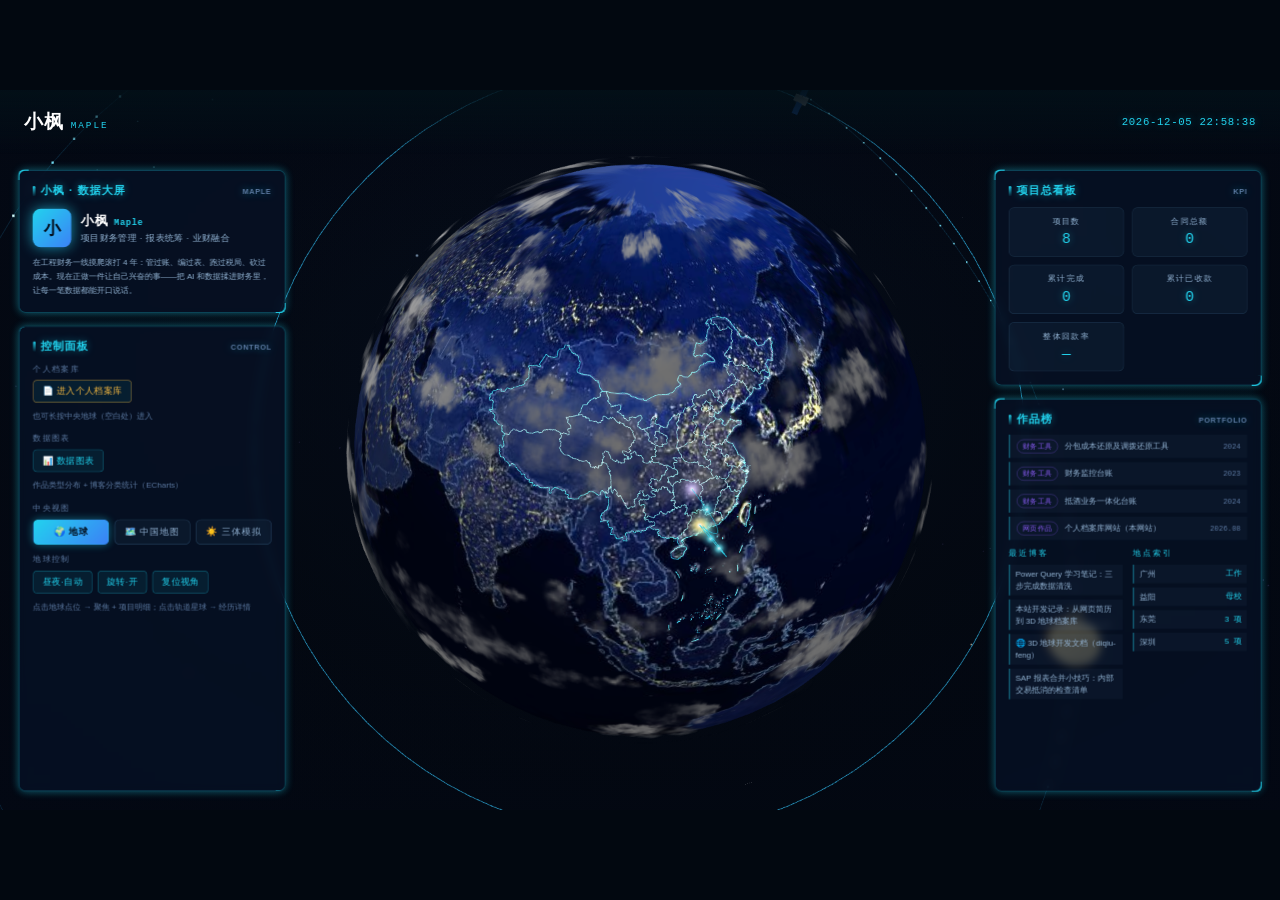
==== commit ce080d12: "auto deploy kanban 周四 2026/08/20 23:07:04.28" ====
--- a/index.html
+++ b/index.html
@@ -1,343 +1,13 @@
-<!DOCTYPE html>
+<!doctype html>
 <html lang="zh-CN">
-<head>
-<meta charset="UTF-8">
-<meta name="viewport" content="width=device-width, initial-scale=1.0">
-<title>侯康峰 · 个人档案库</title>
-<meta name="description" content="侯康峰 · 个人档案库：关于我（含成长轨迹）、作品集、学习记录、项目地图 —— 数据可视化个人网站">
-<link rel="stylesheet" href="css/style.css?v=20260818">
-</head>
-<body>
-
-<!-- ============ 进场动画：御剑穿越时空 ============ -->
-<div id="splash" aria-hidden="true">
-  <canvas id="splashCanvas"></canvas>
-  <div class="splash-inner">
-    <div class="sword-figure">
-      <svg viewBox="0 0 260 150" class="sword-svg" xmlns="http://www.w3.org/2000/svg">
-        <defs>
-          <linearGradient id="swTail" x1="1" y1="0" x2="0" y2="0">
-            <stop offset="0" stop-color="#7de3f5" stop-opacity=".95"/>
-            <stop offset="1" stop-color="#22d3ee" stop-opacity="0"/>
-          </linearGradient>
-          <linearGradient id="swBlade" x1="0" y1="0" x2="1" y2="0">
-            <stop offset="0" stop-color="#eaffff"/>
-            <stop offset="0.55" stop-color="#9fe8ff"/>
-            <stop offset="1" stop-color="#3ab8ff"/>
-          </linearGradient>
-        </defs>
-        <!-- 御剑光尾 -->
-        <path d="M92 75 C 48 68 20 74 -8 70" stroke="url(#swTail)" stroke-width="7" stroke-linecap="round" fill="none"/>
-        <path d="M92 75 C 50 82 22 80 -6 84" stroke="url(#swTail)" stroke-width="4" stroke-linecap="round" fill="none" opacity=".55"/>
-        <!-- 飞剑 -->
-        <path d="M96 71 L 192 71 L 192 79 L 96 79 Z" fill="url(#swBlade)"/>
-        <path d="M96 71 L 58 75 L 96 79 Z" fill="#dff7ff"/>
-        <path d="M96 70 L 96 80 L 102 80 L 102 70 Z" fill="#6fc9ff"/>
-        <rect x="192" y="72.5" width="26" height="5" rx="2.5" fill="#8fd8ff"/>
-        <rect x="210" y="70" width="5" height="10" rx="2" fill="#b3ecff"/>
-        <!-- 侠士：盘坐剪影 -->
-        <circle cx="152" cy="46" r="12" fill="#0e2a55"/>
-        <circle cx="156" cy="37" r="6" fill="#0e2a55"/>
-        <path d="M138 54 Q 152 46 168 54 L 172 74 Q 152 84 132 74 Z" fill="#12305f"/>
-        <path d="M132 62 Q 116 58 106 66 Q 118 72 134 70 Z" fill="#1b4d94" opacity=".9"/>
-        <path d="M170 60 Q 184 56 192 64 Q 180 70 168 68 Z" fill="#1b4d94" opacity=".9"/>
-        <circle cx="147" cy="43" r="3" fill="#cff4ff"/>
-      </svg>
-    </div>
-  </div>
-  <div class="splash-bar"><span></span></div>
-</div>
-
-<canvas id="stars"></canvas>
-<div class="bg-grid"></div>
-<div class="bg-glow"></div>
-<!-- 网站背景行星（全屏氛围，与地球卫星同款） -->
-<div class="bg-planets" aria-hidden="true">
-  <div class="planet b-mars"></div>
-  <div class="planet b-jupiter"></div>
-  <div class="planet b-saturn"><i class="p-ring"></i></div>
-  <div class="planet b-venus"></div>
-</div>
-
-<div id="app">
-
-  <header>
-    <div id="progress-track" aria-hidden="true"><div id="progress-bar"></div></div>
-    <div class="hdr">
-      <div class="logo" onclick="go('#/home')">
-        <div class="logo-mark">侯</div>
-        <div class="logo-text">个人档案库<span class="logo-sub">HOU KANGFENG · ARCHIVE</span></div>
-      </div>
-      <nav id="mainnav">
-        <a href="#/home" data-route="#/home"><span class="nav-icon">🏠</span>首页</a>
-        <a href="#/home/about" data-route="#/home/about"><span class="nav-icon">👤</span>关于我</a>
-        <a href="#/portfolio" data-route="#/portfolio"><span class="nav-icon">🗂️</span>作品集</a>
-        <a href="#/blog" data-route="#/blog"><span class="nav-icon">✍️</span>学习记录</a>
-        <a href="#/map" data-route="#/map"><span class="nav-icon">🗺️</span>地点地图</a>
-      </nav>
-      <div class="hdr-actions">
-        <button id="adminBtn" class="btn btn-ghost btn-sm" onclick="Editor.toggle()" title="增删改本站内容">⚙ 管理</button>
-      </div>
-    </div>
-  </header>
-
-  <main class="wrap">
-
-    <!-- ============ 首页 ============ -->
-    <div id="view-home" class="view">
-      <section class="portfolio-hero">
-        <div class="hero-orbit orbit-one" aria-hidden="true"></div>
-        <div class="hero-orbit orbit-two" aria-hidden="true"></div>
-        <div class="hero-copy reveal">
-          <p class="eyebrow"><span class="eyebrow-dot"></span> HOU KANGFENG · FINANCE ARCHIVE 2026</p>
-          <h1 id="heroName"></h1>
-          <p class="hero-lead">把账做清楚，<em>把数据变成价值。</em></p>
-          <div class="skill-list" aria-label="工作方向">
-            <span>项目财务</span><span>合并报表</span><span>SAP · 久其</span><span>Excel 自动化</span><span>Power BI</span>
-          </div>
-          <div class="hero-actions">
-            <a class="button button-primary" href="#/home/globe">探索地球 <span aria-hidden="true">↓</span></a>
-            <a class="button button-quiet" href="#/home/about">关于我 <span aria-hidden="true">↓</span></a>
-          </div>
-        </div>
-        <a class="scroll-cue" href="#/home/globe" aria-label="滚动查看地球地图"><span>SCROLL TO EXPLORE</span><b>↓</b></a>
-      </section>
-      <section id="globe">
-        <div class="sec-head"><span class="sec-title">项目地图 · 3D 地球</span><span class="sec-en">Interactive Globe · 点击地点查看项目</span></div>
-        <div class="card reveal" style="position:relative">
-          <div class="globe-tools">
-            <button id="globeChina" class="globe-reset" onclick="globeChina()" title="放大到整个中国地图">🇨🇳 放大中国</button>
-            <button id="globeReset" class="globe-reset hidden" onclick="globeReset()" title="回到全球自动旋转视角">🌐 回到全球视角</button>
-            <button id="globeDayNight" class="globe-reset" onclick="toggleGlobeDayNight()" title="切换白天/夜晚/自动">🌓 自动昼夜</button>
-          </div>
-          <div class="map-wrap">
-            <div class="globe-stage">
-              <div id="globeLoading" class="globe-loading">🛰 地球加载中…</div>
-              <div id="globeChart"></div>
-
-            </div>
-            <div>
-              <div class="time-card">
-                <div class="time-label">🇨🇳 中国时间 · 北京时间</div>
-                <div class="time-now" id="cnTime">--:--:--</div>
-                <div class="time-meta" id="cnMeta"></div>
-              </div>
-              <h3><span class="ico">🌐</span>地点索引</h3>
-              <div class="loc-list" id="globeList"></div>
-              <div class="map-note">🖱 拖拽旋转 · 滚轮缩放 · <b>点击「🇨🇳 放大中国」或任意光点 = 中国全境视图</b> · 悬停光点看项目明细 · 青线为中国省份边界 · 光点：金=工作 / 紫=母校 / 青=项目</div>
-            </div>
-          </div>
-        </div>
-      </section>
-      <!-- ============ 关于我（并入首页，下拉即可见） ============ -->
-      <div id="about">
-        <section>
-          <div class="sec-head"><span class="sec-title">关于我 · 深空档案</span><span class="sec-en">About · Space</span></div>
-          <div class="as-hero reveal">
-            <div class="about-space" id="aboutSpace">
-              <canvas id="aboutStars" class="as-stars" aria-hidden="true"></canvas>
-              <div class="as-orbit o1" aria-hidden="true"></div>
-              <div class="as-orbit o2" aria-hidden="true"></div>
-              <svg class="as-links" viewBox="0 0 1000 640" preserveAspectRatio="none" aria-hidden="true">
-                <line x1="150" y1="120" x2="250" y2="270"/>
-                <line x1="850" y1="120" x2="250" y2="270"/>
-                <line x1="160" y1="520" x2="250" y2="310"/>
-                <line x1="840" y1="520" x2="250" y2="310"/>
-              </svg>
-              <div class="as-chip as-chip-tl"><b>4</b><span>年财务经验</span><div class="chip-tip" id="chipTipTl"></div></div>
-              <div class="as-chip as-chip-tr"><b>8</b><span>管理项目</span><div class="chip-tip" id="chipTipTr"></div></div>
-              <div class="as-chip as-chip-bl"><b>9</b><span>报表节点</span><div class="chip-tip" id="chipTipBl"></div></div>
-              <div class="as-chip as-chip-br"><b>200+</b><span>项目合并</span><div class="chip-tip" id="chipTipBr"></div></div>
-              <div class="as-avatar">
-                <div class="as-avatar-glow"></div>
-                <div class="avatar-frame">
-                  <img src="images/anime.jpg" alt="动漫形象" id="animeAvatar" onerror="this.src='images/anime.svg'">
-                  <div class="avatar-badge">✦</div>
-                </div>
-              </div>
-              <div class="as-id">
-                <h2 id="aboutAvatarName"></h2>
-                <p class="as-role" id="aboutAvatarRole"></p>
-                <p class="as-summary" id="asSummary"></p>
-              </div>
-              <div class="tl3d" id="tl3d">
-                <svg class="tl3d-line" id="tl3dLine" aria-hidden="true">
-                  <defs>
-                    <linearGradient id="tl3dGrad" x1="0" y1="0" x2="1" y2="0">
-                      <stop offset="0" stop-color="#3ae6ff"/>
-                      <stop offset="0.72" stop-color="#7aa2ff"/>
-                      <stop offset="1" stop-color="rgba(122,162,255,0)"/>
-                    </linearGradient>
-                    <linearGradient id="tl3dGradF" x1="0" y1="0" x2="1" y2="0">
-                      <stop offset="0" stop-color="#7aa2ff"/>
-                      <stop offset="0.7" stop-color="#e8c6ff"/>
-                      <stop offset="1" stop-color="rgba(232,198,255,0)"/>
-                    </linearGradient>
-                  </defs>
-                  <path id="tl3dFuture" fill="none" stroke="url(#tl3dGradF)" stroke-width="2.2" stroke-linecap="round" stroke-dasharray="2 7"/>
-                  <path id="tl3dPath" fill="none" stroke="url(#tl3dGrad)" stroke-width="2.6" stroke-linecap="round"/>
-                </svg>
-                <div class="tl3d-comet" id="tl3dComet" aria-hidden="true"></div>
-                <div class="tl3d-nodes" id="tl3dNodes"></div>
-              </div>
-              <div class="as-hobbies" id="asHobbies"></div>
-            </div>
-            <!-- 手机端专用：名字/特长移出太空容器，避免绝对定位重叠 -->
-            <div class="as-static" id="asStatic">
-              <h2 id="asStaticName"></h2>
-              <p class="as-role" id="asStaticRole"></p>
-              <p class="as-summary" id="asStaticSummary"></p>
-              <div class="as-hobbies" id="asHobbiesMobile"></div>
-            </div>
-          </div>
-        </section>
-        <section>
-          <div class="sec-head"><span class="sec-title">个人简介</span><span class="sec-en">Profile</span></div>
-          <div class="card reveal">
-            <h3><span class="ico">👤</span>个人简介</h3>
-            <p class="muted" id="aboutIntro" style="font-size:14.5px"></p>
-            <div class="chips" id="aboutChips"></div>
-          </div>
-        </section>
-        <section id="contact">
-          <div class="sec-head"><span class="sec-title">联系方式</span><span class="sec-en">Contact</span></div>
-          <div class="card reveal contact-card">
-            <div class="contact-intro">📡 保持联系，欢迎交流与合作</div>
-            <div class="contact-items" id="contactItems"></div>
-          </div>
-        </section>
-      </div>
-      <section>
-        <div class="sec-head"><span class="sec-title">最近动态</span><span class="sec-en">Recent</span></div>
-        <div class="grid g2" id="recentBox"></div>
-      </section>
-    </div>
-
-    <!-- ============ 作品集 ============ -->
-    <div id="view-portfolio" class="view">
-      <section>
-        <div class="sec-head"><span class="sec-title">作品集</span><span class="sec-en">Portfolio</span></div>
-        <div class="filter-bar" id="pfFilter"></div>
-        <div class="pf-grid" id="pfGrid"></div>
-        <div class="blog-empty hidden" id="pfEmpty">暂无该分类的作品</div>
-      </section>
-    </div>
-
-    <!-- ============ 学习记录 ============ -->
-    <div id="view-blog" class="view">
-      <section>
-        <div class="sec-head"><span class="sec-title">学习记录</span><span class="sec-en">Learning Log</span></div>
-        <div class="blog-side">
-          <div class="blog-search">🔍<input id="blogSearch" type="text" placeholder="搜索标题 / 标签 / 内容…"></div>
-          <div class="filter-bar" id="blogCatFilter" style="margin-bottom:0"></div>
-        </div>
-        <div id="blogList"></div>
-        <div class="blog-empty hidden" id="blogEmpty">没有匹配的记录</div>
-      </section>
-    </div>
-
-    <!-- ============ 地点地图 ============ -->
-    <div id="view-map" class="view">
-      <section>
-        <div class="sec-head"><span class="sec-title">工作地点 · 项目地点</span><span class="sec-en">China Map</span></div>
-        <div class="card reveal">
-          <div class="map-wrap">
-            <div id="mapChart"></div>
-            <div>
-              <h3><span class="ico">📍</span>地点清单</h3>
-              <div class="loc-list" id="locList"></div>
-            </div>
-          </div>
-          <div class="map-note">
-            💡 金色脉冲点 = 工作/现居；紫色 = 母校；青色 = 项目地点。
-            滚轮可缩放、拖动可平移。可在「管理」中增删改地点。
-          </div>
-        </div>
-      </section>
-    </div>
-
-  </main>
-
-  <footer>
-    <div class="wrap footer-stack">
-      <div class="stack-row" aria-label="本站使用的技术">
-        <span class="stack-badge gold">📈 ECharts</span>
-        <span class="stack-badge cyan">⚡ JavaScript</span>
-        <span class="stack-badge violet">🧱 HTML5</span>
-        <span class="stack-badge blue">🎨 CSS3</span>
-        <span class="stack-badge green">🌐 Node.js</span>
-        <span class="stack-badge quiet">© 2026 · 侯康峰</span>
-      </div>
-      <div class="stack-row">
-        <span id="footNote"></span>
-      </div>
-      <nav class="social-row" aria-label="社交链接">
-        <a class="social-link" href="mailto:235307012@qq.com"><span class="s-ico">✉️</span><span>邮箱</span></a>
-        <a class="social-link" href="https://github.com/" target="_blank" rel="noreferrer"><span class="s-ico">🐙</span><span>GitHub</span></a>
-        <a class="social-link" href="#/blog"><span class="s-ico">✍️</span><span>学习记录</span></a>
-      </nav>
-      <p class="runtime">本站已运行 <strong id="rtDays">0</strong> 天 <strong id="rtHours">00</strong> 小时 <strong id="rtMins">00</strong> 分 <strong id="rtSecs">00</strong> 秒</p>
-    </div>
-  </footer>
-
-</div>
-
-<!-- 文章阅读浮层 -->
-<div id="reader" class="reader hidden">
-  <div class="reader-inner">
-    <button class="reader-close" onclick="Reader.close()">✕</button>
-    <h2 id="readerTitle"></h2>
-    <div class="r-meta" id="readerMeta"></div>
-    <div class="r-body md" id="readerBody"></div>
-  </div>
-</div>
-
-<!-- 项目信息浮层 -->
-<div id="projPanel" class="reader hidden">
-  <div class="reader-inner proj-inner">
-    <button class="reader-close" onclick="ProjPanel.close()">✕</button>
-    <h2 id="projTitle"></h2>
-    <div class="r-meta" id="projMeta"></div>
-    <div class="proj-summary" id="projSummary"></div>
-    <div class="proj-list" id="projList"></div>
-  </div>
-</div>
-
-<!-- 调试错误提示（开发辅助，无错误时隐藏） -->
-<div id="jsErrorBox" style="display:none;position:fixed;left:12px;bottom:12px;z-index:999;max-width:60vw;background:rgba(120,20,20,.92);border:1px solid #f87171;color:#fecaca;font-size:12px;padding:10px 14px;border-radius:10px;white-space:pre-wrap"></div>
-
-<!-- 管理工具栏 -->
-<div id="adminBar" class="admin-bar hidden"></div>
-
-<!-- 表单弹窗 -->
-<div id="modal" class="modal hidden">
-  <div class="modal-inner">
-    <h3 id="modalTitle"></h3>
-    <form id="modalForm"></form>
-  </div>
-</div>
-
-<div id="toast"></div>
-
-<!-- 科技感自定义鼠标光标 -->
-<div id="cursorDot" aria-hidden="true"></div>
-<div id="cursorRing" aria-hidden="true"></div>
-
-<!-- 欢迎提示 -->
-<div id="welcomeToast" class="welcome-toast" role="status">
-  <div class="welcome-toast-icon">👋</div>
-  <div class="welcome-toast-copy">
-    <span class="welcome-toast-kicker">HI, I'M HOU KANGFENG</span>
-    <span class="welcome-toast-title">欢迎来到我的个人档案库</span>
-    <p class="welcome-toast-message">项目看板 · 3D 地球 · 作品集与学习记录已就绪，点击地球上的地点可以查看项目明细。</p>
-  </div>
-  <button class="welcome-toast-close" onclick="closeWelcome()" aria-label="关闭">✕</button>
-</div>
-
-<!-- 图表库由 app.js 动态注入（动画期间后台加载，兼容 file://） -->
-<script src="js/md.js?v=20260818"></script>
-<script src="js/editor.js?v=20260818"></script>
-<script src="js/globe3d.js?v=20260818"></script>
-<script src="js/app.js?v=20260818"></script>
-</body>
-</html>
+  <head>
+    <meta charset="UTF-8" />
+    <meta name="viewport" content="width=device-width, initial-scale=1.0" />
+    <title>小枫 · 数据大屏</title>
+    <script type="module" crossorigin src="./assets/index-B24bZ4Hl.js"></script>
+    <link rel="stylesheet" crossorigin href="./assets/index-DUhhGVXI.css">
+  </head>
+  <body>
+    <div id="app"></div>
+  </body>
+</html>
--- a/assets/index-DUhhGVXI.css
+++ b/assets/index-DUhhGVXI.css
@@ -0,0 +1 @@
+.topbar[data-v-55f212cd]{position:absolute;top:0;left:0;right:0;height:96px;z-index:20;display:flex;align-items:center;justify-content:space-between;padding:0 36px;background:linear-gradient(180deg,rgba(3,16,24,.9),rgba(3,16,24,.35) 70%,transparent)}.brand[data-v-55f212cd]{display:flex;align-items:baseline;gap:10px}.brand-name[data-v-55f212cd]{font-size:28px;font-weight:700;color:#fff;letter-spacing:2px}.brand-en[data-v-55f212cd]{font-family:var(--font-mono);font-size:14px;color:var(--cyan);letter-spacing:3px;text-transform:uppercase}.top-right[data-v-55f212cd]{display:flex;align-items:center;gap:12px}.clock[data-v-55f212cd]{font-size:16px;letter-spacing:1px}.left-panel[data-v-13556afb]{position:absolute;left:28px;top:120px;bottom:28px;width:400px;z-index:10;display:flex;flex-direction:column;gap:20px}.card-profile[data-v-13556afb]{padding:20px;flex:0 0 auto}.profile-head[data-v-13556afb]{display:flex;align-items:center;gap:14px;margin-top:16px}.avatar[data-v-13556afb]{width:58px;height:58px;border-radius:12px;display:flex;align-items:center;justify-content:center;font-size:26px;font-weight:700;color:#04101f;background:linear-gradient(135deg,var(--cyan),var(--blue));box-shadow:var(--glow-cyan-strong)}.p-name[data-v-13556afb]{font-size:20px;font-weight:700;color:#fff;letter-spacing:1px}.p-name i[data-v-13556afb]{font-style:normal;margin-left:8px;font-size:13px;color:var(--cyan);font-family:var(--font-mono)}.p-title[data-v-13556afb]{margin-top:4px;font-size:13px;color:var(--text-dim);letter-spacing:1px}.p-intro[data-v-13556afb]{margin-top:12px;font-size:12px;color:var(--text-dim);line-height:1.8}.card-control[data-v-13556afb]{padding:20px;flex:1;min-height:0;overflow:auto}.ctrl-group[data-v-13556afb]{margin-top:14px}.ctrl-label[data-v-13556afb]{font-size:12px;color:var(--text-faint);letter-spacing:2px;margin-bottom:8px}.tb-sub[data-v-13556afb]{margin-top:14px}.seg[data-v-13556afb]{display:flex;gap:8px}.seg-btn[data-v-13556afb]{flex:1;padding:9px 0;font-size:14px;letter-spacing:1px;color:var(--text-dim);background:#78c8ff0d;border:1px solid rgba(120,200,255,.2);border-radius:8px;cursor:pointer;transition:.25s}.seg-btn.on[data-v-13556afb]{color:#04101f;font-weight:700;background:linear-gradient(135deg,var(--cyan),var(--blue));border-color:transparent;box-shadow:var(--glow-cyan)}.seg-btn[data-v-13556afb]:hover:not(.on){color:var(--cyan);border-color:var(--border-cyan)}.ctrl-btns[data-v-13556afb]{display:flex;flex-wrap:wrap;gap:8px}.cbtn[data-v-13556afb]{padding:7px 13px;font-size:13px;letter-spacing:1px;color:var(--cyan);background:#22d3ee14;border:1px solid var(--border-cyan);border-radius:6px;cursor:pointer;transition:.25s}.cbtn[data-v-13556afb]:hover{background:#22d3ee2e;box-shadow:var(--glow-cyan)}.cbtn.gold[data-v-13556afb]{color:var(--gold);border-color:#f5b94280}.cbtn.gold[data-v-13556afb]:hover{background:#f5b9421f;box-shadow:0 0 14px #f5b9424d}.ctrl-hint[data-v-13556afb]{margin-top:10px;font-size:12px;color:var(--text-faint);line-height:1.8}.right-panel[data-v-e16ce10b]{position:absolute;right:28px;top:120px;bottom:28px;width:400px;z-index:10;display:flex;flex-direction:column;gap:20px}.card-kpi[data-v-e16ce10b]{padding:20px;flex:0 0 auto}.kpi-grid[data-v-e16ce10b]{margin-top:14px;display:grid;grid-template-columns:repeat(2,1fr);gap:12px}.kpi[data-v-e16ce10b]{padding:12px;text-align:center;background:#78c8ff0d;border:1px solid rgba(120,200,255,.12);border-radius:8px}.kpi-label[data-v-e16ce10b]{display:block;font-size:12px;color:var(--text-dim);letter-spacing:2px}.kpi-val[data-v-e16ce10b]{display:block;margin-top:6px;font-size:22px}.card-lists[data-v-e16ce10b]{padding:20px;flex:1;min-height:0;display:flex;flex-direction:column}.work-list[data-v-e16ce10b]{margin-top:12px;display:grid;gap:6px}.work-list li[data-v-e16ce10b]{display:flex;align-items:center;gap:10px;padding:7px 10px;font-size:12px;color:var(--text-dim);background:#78c8ff0a;border-left:2px solid rgba(34,211,238,.4);cursor:pointer;transition:.25s}.work-list li[data-v-e16ce10b]:hover{color:var(--cyan);background:#22d3ee14;transform:translate(3px)}.w-type[data-v-e16ce10b]{flex:0 0 auto;padding:2px 8px;font-size:11px;color:var(--violet);border:1px solid rgba(139,92,246,.4);border-radius:999px}.w-name[data-v-e16ce10b]{flex:1;overflow:hidden;text-overflow:ellipsis;white-space:nowrap}.w-date[data-v-e16ce10b]{flex:0 0 auto;font-family:var(--font-mono);font-size:11px;color:var(--text-faint)}.row-2[data-v-e16ce10b]{margin-top:12px;display:grid;grid-template-columns:1fr 1fr;gap:14px;flex:1;min-height:0}.list-col[data-v-e16ce10b]{min-height:0;overflow:hidden;display:flex;flex-direction:column}.list-head[data-v-e16ce10b]{font-size:12px;color:var(--cyan);letter-spacing:3px;margin-bottom:8px}.list[data-v-e16ce10b]{overflow:auto;display:grid;gap:6px}.list li[data-v-e16ce10b]{display:flex;justify-content:space-between;gap:8px;padding:5px 8px;font-size:12px;line-height:1.5;color:var(--text-dim);background:#78c8ff0a;border-left:2px solid rgba(34,211,238,.4);cursor:pointer;transition:.25s}.list li em[data-v-e16ce10b]{flex:0 0 auto;font-style:normal;color:var(--cyan);font-family:var(--font-mono)}.list li[data-v-e16ce10b]:hover{color:var(--cyan);background:#22d3ee14;transform:translate(3px)}.globe3d-root[data-v-6acbd63a]{position:absolute;top:0;right:0;bottom:0;left:0;overflow:hidden}.globe3d-root[data-v-6acbd63a] canvas{display:block}.map-stage[data-v-a0f127af]{position:absolute;top:0;right:0;bottom:0;left:0;z-index:6;width:100%;height:100%;pointer-events:none}.map-host[data-v-a0f127af]{position:absolute;top:0;right:0;bottom:0;left:0;z-index:6;width:100%;height:100%;min-width:0;min-height:0;overflow:visible;pointer-events:auto;filter:drop-shadow(0 0 18px var(--map-stage-shadow));animation:mapStageIn-a0f127af .92s cubic-bezier(.16,1,.3,1) 80ms both}.south-sea-inset[data-v-a0f127af]{position:absolute;right:23%;bottom:7.5%;z-index:8;width:78px;min-width:62px;max-width:92px;height:auto;overflow:visible;opacity:0;pointer-events:none;transform:translateY(8px) scale(.96);transform-origin:50% 100%;transition:opacity .46s ease .15s,transform .56s cubic-bezier(.16,1,.3,1) .15s}.south-sea-inset.is-visible[data-v-a0f127af]{opacity:.9;transform:translateY(0) scale(1)}.south-sea-inset__frame[data-v-a0f127af],.south-sea-inset__glow[data-v-a0f127af],.south-sea-inset__line[data-v-a0f127af]{fill:none;vector-effect:non-scaling-stroke}.south-sea-inset__frame[data-v-a0f127af]{stroke:var(--map-accent-soft);stroke-width:.85;stroke-linecap:round;stroke-linejoin:round;opacity:.4}.south-sea-inset__glow[data-v-a0f127af]{stroke:var(--map-accent-soft);stroke-width:2.4;stroke-linecap:round;stroke-linejoin:round;opacity:.17}.south-sea-inset__line[data-v-a0f127af]{stroke:var(--map-accent);stroke-width:.9;stroke-linecap:round;stroke-linejoin:round;opacity:.88}.map-host[data-v-a0f127af] canvas,.map-host[data-v-a0f127af] .map-label-layer{position:absolute;top:0;right:0;bottom:0;left:0}.map-host[data-v-a0f127af] .map-label-layer{pointer-events:none}.map-host[data-v-a0f127af] .map-drill-control{position:absolute;left:50%;top:176px;z-index:3;display:flex;align-items:center;gap:10px;transform:translate(-50%);color:var(--map-drill-text-alpha);font-size:14px;line-height:1;text-shadow:0 0 10px var(--map-drill-glow);pointer-events:auto}.map-host[data-v-a0f127af] .map-drill-control button{height:26px;border:1px solid var(--map-drill-border);border-radius:2px;padding:0 12px;background:var(--map-drill-background);color:var(--map-drill-text);font:inherit;cursor:pointer;box-shadow:inset 0 0 14px var(--map-drill-box-inner),0 0 12px var(--map-drill-box-outer)}.map-host[data-v-a0f127af] .map-drill-control button:disabled{opacity:.35;cursor:default}.map-host[data-v-a0f127af] .city-label-anchor{position:relative;width:0;height:0}.map-host[data-v-a0f127af] .city-label{position:absolute;left:0;bottom:0;box-sizing:border-box;display:flex;align-items:center;justify-content:center;width:var(--map-label-width, 51px);height:var(--map-label-height, 30.8px);padding:0 var(--map-label-padding-x, 3.8px) var(--map-label-padding-bottom, 8.3px);background-image:var(--map-label-background-image);background-repeat:no-repeat;background-size:100% 100%;color:var(--map-label-text);font-size:var(--map-label-font-size, 8.7px);line-height:var(--map-label-line-height, 12.2px);font-weight:700;letter-spacing:0;text-shadow:0 0 8px var(--map-label-text-glow);opacity:.86;transform-origin:center bottom;transform:translate(-50%);transition:width .18s ease,height .18s ease,padding .18s ease,font-size .18s ease,opacity .18s ease;white-space:nowrap}.map-host[data-v-a0f127af] .city-ripple{position:absolute;left:0;top:4px;width:63px;height:25px;border:1px solid var(--map-ripple-border);border-radius:50%;background:radial-gradient(ellipse at center,var(--map-ripple-center),var(--map-ripple-middle) 55%,transparent 72%);box-shadow:0 0 12px var(--map-ripple-glow);transform:translate(-50%,-50%);animation:jinhua-ripple-a0f127af 9s ease-out infinite;pointer-events:none}.map-host[data-v-a0f127af] .city-ripple.delay{animation-delay:4.5s}.map-host[data-v-a0f127af] .city-label.is-selected{width:var(--map-label-selected-width, 60.2px);height:var(--map-label-selected-height, 36.3px);padding:0 var(--map-label-selected-padding-x, 4.4px) var(--map-label-selected-padding-bottom, 9.7px);font-size:var(--map-label-selected-font-size, 10.3px);line-height:var(--map-label-selected-line-height, 14.4px);opacity:1}.map-host[data-v-a0f127af] .city-label span{display:block;max-width:100%;overflow:hidden;text-align:center;text-overflow:ellipsis}@keyframes jinhua-ripple-a0f127af{0%{opacity:.55;transform:translate(-50%,-50%) scale(.6)}to{opacity:0;transform:translate(-50%,-50%) scale(1.35)}}@keyframes mapStageIn-a0f127af{0%{opacity:0;transform:translateY(28px) scale(.96);filter:blur(7px) drop-shadow(0 0 0 transparent)}to{opacity:1;transform:translateY(0) scale(1);filter:blur(0) drop-shadow(0 0 18px var(--map-stage-shadow))}}.map-host[data-v-a0f127af] .map-planet-anchor{position:relative;width:0;height:0;pointer-events:none}.map-host[data-v-a0f127af] .map-planet-label{position:absolute;left:0;bottom:0;box-sizing:border-box;min-width:86px;padding:5px 10px 6px;border-radius:7px;background:#030810c7;border:1px solid color-mix(in srgb,var(--planet-color) 55%,transparent);box-shadow:0 0 14px color-mix(in srgb,var(--planet-color) 28%,transparent);text-align:center;line-height:1.45;white-space:nowrap;transform:translate(-50%);pointer-events:none}.map-host[data-v-a0f127af] .map-planet-label b{display:block;font-size:13px;font-weight:700;letter-spacing:2px;color:var(--planet-color);text-shadow:0 0 8px color-mix(in srgb,var(--planet-color) 80%,transparent)}.map-host[data-v-a0f127af] .map-planet-label span{display:block;font-size:11px;color:#cfe3f7}.china-map-view[data-v-2b9f4aff]{position:absolute;top:0;right:0;bottom:0;left:0}.threebody-root[data-v-80097db2]{position:absolute;top:0;right:0;bottom:0;left:0;overflow:hidden}.threebody-host[data-v-80097db2]{position:absolute;top:0;right:0;bottom:0;left:0}.threebody-host[data-v-80097db2] canvas{display:block}.tb-hud[data-v-80097db2]{position:absolute;top:110px;left:50%;transform:translate(-50%);display:flex;gap:14px;padding:8px 16px;background:#040c16b3;border:1px solid rgba(34,211,238,.3);border-radius:8px;-webkit-backdrop-filter:blur(4px);backdrop-filter:blur(4px)}.tb-chip[data-v-80097db2]{font-size:12px;color:var(--text-dim);letter-spacing:1px}.tb-chip b[data-v-80097db2]{color:var(--cyan)}.charts-panel[data-v-8539f7a9]{position:absolute;right:456px;bottom:120px;width:460px;z-index:40;padding:14px 16px;background:linear-gradient(170deg,#0a182eeb,#040a16f0);border:1px solid var(--border-cyan-strong);border-radius:12px;box-shadow:0 0 30px #22d3ee33;-webkit-backdrop-filter:blur(6px);backdrop-filter:blur(6px)}.charts-head[data-v-8539f7a9]{display:flex;align-items:center;justify-content:space-between;margin-bottom:6px}.charts-title[data-v-8539f7a9]{font-size:15px;font-weight:700;letter-spacing:3px;color:var(--cyan);text-shadow:var(--glow-cyan)}.charts-close[data-v-8539f7a9]{width:26px;height:26px;color:var(--text-dim);background:#22d3ee14;border:1px solid var(--border-cyan);border-radius:6px;cursor:pointer;font-size:13px}.charts-close[data-v-8539f7a9]:hover{color:#fff;background:#22d3ee33}.chart-box[data-v-8539f7a9]{width:100%;height:200px}.modal-mask[data-v-1e68caf9]{position:fixed;top:0;right:0;bottom:0;left:0;z-index:300;display:flex;align-items:center;justify-content:center;background:#020810b8;-webkit-backdrop-filter:blur(4px);backdrop-filter:blur(4px)}.modal[data-v-1e68caf9]{width:min(560px,86vw);max-height:80vh;overflow:auto;padding:22px 24px;background:linear-gradient(170deg,#0e2040f7,#050d1efa);border:1px solid var(--border-cyan-strong);border-radius:12px;box-shadow:0 0 40px #22d3ee40}.modal-head[data-v-1e68caf9]{display:flex;align-items:center;justify-content:space-between;gap:12px}.modal-title[data-v-1e68caf9]{font-size:18px;font-weight:700;color:var(--cyan);letter-spacing:1px;text-shadow:var(--glow-cyan)}.modal-close[data-v-1e68caf9]{width:28px;height:28px;flex:0 0 auto;color:var(--text-dim);background:#22d3ee14;border:1px solid var(--border-cyan);border-radius:6px;cursor:pointer;font-size:14px}.modal-close[data-v-1e68caf9]:hover{color:#fff;background:#22d3ee33}.modal-meta[data-v-1e68caf9]{margin-top:10px;font-size:13px;color:var(--gold);letter-spacing:1px}.modal-rows[data-v-1e68caf9]{margin-top:12px;display:grid;gap:7px}.modal-row[data-v-1e68caf9]{display:flex;gap:12px;font-size:13px;line-height:1.6}.m-label[data-v-1e68caf9]{flex:0 0 150px;color:var(--text-faint)}.m-value[data-v-1e68caf9]{flex:1;color:var(--text);word-break:break-all}.modal-cards[data-v-1e68caf9]{margin-top:14px;display:grid;gap:10px}.modal-card[data-v-1e68caf9]{padding:10px 12px;background:#78c8ff0d;border-left:2px solid rgba(34,211,238,.5);border-radius:6px}.mc-name[data-v-1e68caf9]{font-size:13px;font-weight:600;color:var(--cyan);margin-bottom:6px}.modal-text[data-v-1e68caf9]{margin-top:12px;font-size:13px;color:var(--text-dim);line-height:1.9;white-space:pre-wrap}.modal-enter-active[data-v-1e68caf9],.modal-leave-active[data-v-1e68caf9]{transition:opacity .25s ease,transform .25s ease}.modal-enter-from[data-v-1e68caf9],.modal-leave-to[data-v-1e68caf9]{opacity:0;transform:scale(.94)}.screen-wrap[data-v-06833532]{position:fixed;top:0;right:0;bottom:0;left:0;display:flex;align-items:center;justify-content:center;background:#020810}.screen[data-v-06833532]{position:relative;width:1920px;height:1080px;flex:0 0 auto;transform-origin:center center;overflow:hidden;background:linear-gradient(165deg,#08102059,#030810cc),radial-gradient(ellipse at 50% 40%,#050d1c,#02060d 55%,#010407);opacity:0;transition:opacity .8s ease}.screen.is-show[data-v-06833532]{opacity:1}.globe-stage[data-v-06833532]{position:absolute;top:0;right:0;bottom:0;left:0;z-index:0}.earth-wrap[data-v-06833532],.china-wrap[data-v-06833532],.threebody-wrap[data-v-06833532]{position:absolute;top:0;right:0;bottom:0;left:0}:root{--bg-deep: #031018;--bg-deep-2: #071228;--bg-panel: rgba(7, 18, 40, .72);--bg-panel-2: rgba(10, 26, 48, .85);--cyan: #22d3ee;--blue: #3b82f6;--violet: #8b5cf6;--gold: #f5b942;--green: #4ade80;--red: #f87171;--text: #e8f4ff;--text-dim: #93b4d4;--text-faint: #5d7ba3;--border-cyan: rgba(34, 211, 238, .35);--border-cyan-strong: rgba(34, 211, 238, .7);--glow-cyan: 0 0 12px rgba(34, 211, 238, .45);--glow-cyan-strong: 0 0 20px rgba(34, 211, 238, .65);--radius: 10px;--font: "Microsoft YaHei", "PingFang SC", "Segoe UI", Roboto, sans-serif;--font-mono: "Consolas", "Courier New", monospace}*{margin:0;padding:0;box-sizing:border-box}html,body,#app{width:100%;height:100%;overflow:hidden;background:var(--bg-deep)}body{font-family:var(--font);color:var(--text);-webkit-font-smoothing:antialiased}a{color:var(--cyan);text-decoration:none}ul{list-style:none}::-webkit-scrollbar{width:6px;height:6px}::-webkit-scrollbar-thumb{background:#22d3ee59;border-radius:3px}::-webkit-scrollbar-track{background:transparent}.panel{position:relative;background:var(--bg-panel);border:1px solid var(--border-cyan);border-radius:var(--radius);box-shadow:var(--glow-cyan);backdrop-filter:blur(6px);-webkit-backdrop-filter:blur(6px)}.panel:before,.panel:after{content:"";position:absolute;width:14px;height:14px;border:2px solid var(--cyan);opacity:.9;pointer-events:none}.panel:before{top:-2px;left:-2px;border-right:none;border-bottom:none;border-top-left-radius:var(--radius)}.panel:after{bottom:-2px;right:-2px;border-left:none;border-top:none;border-bottom-right-radius:var(--radius)}.panel-title{display:flex;align-items:center;gap:8px;font-size:16px;font-weight:600;letter-spacing:2px;color:var(--cyan);text-shadow:var(--glow-cyan)}.panel-title:before{content:"";width:4px;height:16px;background:linear-gradient(180deg,var(--cyan),transparent);border-radius:2px}.panel-title .en{margin-left:auto;font-size:11px;color:var(--text-faint);letter-spacing:1px;text-transform:uppercase}.num{font-family:var(--font-mono);color:var(--cyan);text-shadow:var(--glow-cyan)}@keyframes breathe{0%,to{transform:scale(1);opacity:.9}50%{transform:scale(1.12);opacity:1}}@keyframes pulse-ring{0%{transform:scale(.6);opacity:.9}to{transform:scale(1.6);opacity:0}}@keyframes letterPulse{0%,to{opacity:1;text-shadow:0 0 8px rgba(34,211,238,.8)}50%{opacity:.75;text-shadow:0 0 18px rgba(34,211,238,1)}}@keyframes slideInUp{0%{transform:translateY(24px);opacity:0}to{transform:translateY(0);opacity:1}}.bg{position:absolute;top:0;right:0;bottom:0;left:0;pointer-events:none}.bg-grid{background:linear-gradient(rgba(120,200,255,.05) 1px,transparent 1px),linear-gradient(90deg,rgba(120,200,255,.05) 1px,transparent 1px);background-size:60px 60px}.bg-glow{background:radial-gradient(ellipse at 50% 42%,rgba(34,211,238,.1),transparent 60%)}.bg-vignette{background:radial-gradient(ellipse at center,transparent 40%,rgba(3,8,20,.85) 100%)}
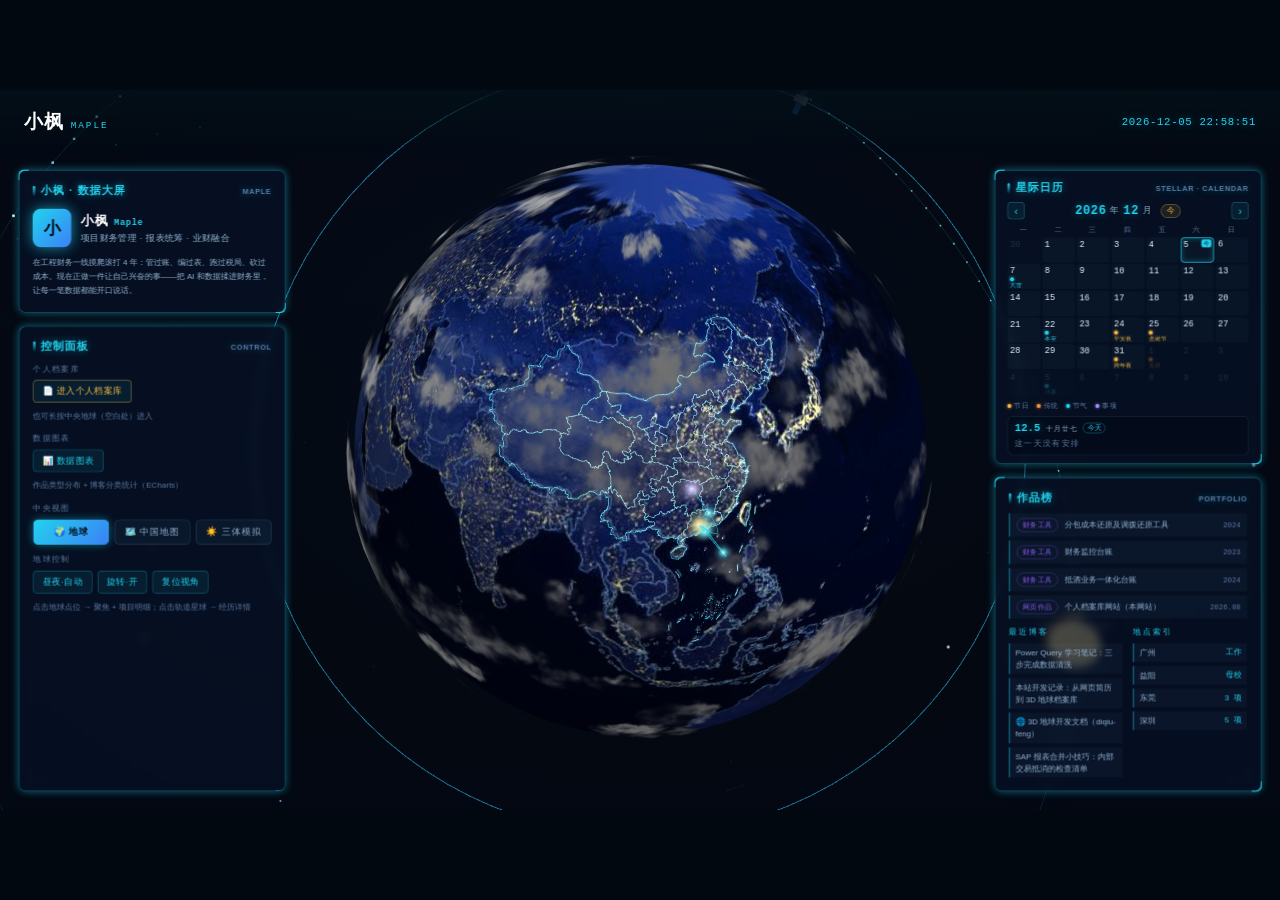
==== commit adc20a96: "auto deploy kanban 周五 2026/08/21 20:15:19.42" ====
--- a/index.html
+++ b/index.html
@@ -4,8 +4,8 @@
     <meta charset="UTF-8" />
     <meta name="viewport" content="width=device-width, initial-scale=1.0" />
     <title>小枫 · 数据大屏</title>
-    <script type="module" crossorigin src="./assets/index-B24bZ4Hl.js"></script>
-    <link rel="stylesheet" crossorigin href="./assets/index-DUhhGVXI.css">
+    <script type="module" crossorigin src="./assets/index-AxeUj_m6.js"></script>
+    <link rel="stylesheet" crossorigin href="./assets/index-B19J2za8.css">
   </head>
   <body>
     <div id="app"></div>
--- a/assets/index-B19J2za8.css
+++ b/assets/index-B19J2za8.css
@@ -0,0 +1 @@
+.topbar[data-v-55f212cd]{position:absolute;top:0;left:0;right:0;height:96px;z-index:20;display:flex;align-items:center;justify-content:space-between;padding:0 36px;background:linear-gradient(180deg,rgba(3,16,24,.9),rgba(3,16,24,.35) 70%,transparent)}.brand[data-v-55f212cd]{display:flex;align-items:baseline;gap:10px}.brand-name[data-v-55f212cd]{font-size:28px;font-weight:700;color:#fff;letter-spacing:2px}.brand-en[data-v-55f212cd]{font-family:var(--font-mono);font-size:14px;color:var(--cyan);letter-spacing:3px;text-transform:uppercase}.top-right[data-v-55f212cd]{display:flex;align-items:center;gap:12px}.clock[data-v-55f212cd]{font-size:16px;letter-spacing:1px}.left-panel[data-v-13556afb]{position:absolute;left:28px;top:120px;bottom:28px;width:400px;z-index:10;display:flex;flex-direction:column;gap:20px}.card-profile[data-v-13556afb]{padding:20px;flex:0 0 auto}.profile-head[data-v-13556afb]{display:flex;align-items:center;gap:14px;margin-top:16px}.avatar[data-v-13556afb]{width:58px;height:58px;border-radius:12px;display:flex;align-items:center;justify-content:center;font-size:26px;font-weight:700;color:#04101f;background:linear-gradient(135deg,var(--cyan),var(--blue));box-shadow:var(--glow-cyan-strong)}.p-name[data-v-13556afb]{font-size:20px;font-weight:700;color:#fff;letter-spacing:1px}.p-name i[data-v-13556afb]{font-style:normal;margin-left:8px;font-size:13px;color:var(--cyan);font-family:var(--font-mono)}.p-title[data-v-13556afb]{margin-top:4px;font-size:13px;color:var(--text-dim);letter-spacing:1px}.p-intro[data-v-13556afb]{margin-top:12px;font-size:12px;color:var(--text-dim);line-height:1.8}.card-control[data-v-13556afb]{padding:20px;flex:1;min-height:0;overflow:auto}.ctrl-group[data-v-13556afb]{margin-top:14px}.ctrl-label[data-v-13556afb]{font-size:12px;color:var(--text-faint);letter-spacing:2px;margin-bottom:8px}.tb-sub[data-v-13556afb]{margin-top:14px}.seg[data-v-13556afb]{display:flex;gap:8px}.seg-btn[data-v-13556afb]{flex:1;padding:9px 0;font-size:14px;letter-spacing:1px;color:var(--text-dim);background:#78c8ff0d;border:1px solid rgba(120,200,255,.2);border-radius:8px;cursor:pointer;transition:.25s}.seg-btn.on[data-v-13556afb]{color:#04101f;font-weight:700;background:linear-gradient(135deg,var(--cyan),var(--blue));border-color:transparent;box-shadow:var(--glow-cyan)}.seg-btn[data-v-13556afb]:hover:not(.on){color:var(--cyan);border-color:var(--border-cyan)}.ctrl-btns[data-v-13556afb]{display:flex;flex-wrap:wrap;gap:8px}.cbtn[data-v-13556afb]{padding:7px 13px;font-size:13px;letter-spacing:1px;color:var(--cyan);background:#22d3ee14;border:1px solid var(--border-cyan);border-radius:6px;cursor:pointer;transition:.25s}.cbtn[data-v-13556afb]:hover{background:#22d3ee2e;box-shadow:var(--glow-cyan)}.cbtn.gold[data-v-13556afb]{color:var(--gold);border-color:#f5b94280}.cbtn.gold[data-v-13556afb]:hover{background:#f5b9421f;box-shadow:0 0 14px #f5b9424d}.ctrl-hint[data-v-13556afb]{margin-top:10px;font-size:12px;color:var(--text-faint);line-height:1.8}.card-calendar[data-v-d8f01d55]{padding:16px 18px 12px;flex:0 0 auto}.cal-head[data-v-d8f01d55]{margin-top:10px;display:flex;align-items:center;justify-content:space-between;gap:6px}.cal-nav[data-v-d8f01d55]{width:26px;height:26px;flex:0 0 auto;color:var(--cyan);background:#22d3ee14;border:1px solid var(--border-cyan);border-radius:6px;cursor:pointer;font-size:15px;line-height:1;transition:.2s}.cal-nav[data-v-d8f01d55]:hover{background:#22d3ee38;color:#fff}.cal-ym[data-v-d8f01d55]{display:flex;align-items:center;gap:5px;font-size:14px;letter-spacing:1px;color:var(--text-dim)}.cal-ym b[data-v-d8f01d55]{font-size:18px}.cal-today[data-v-d8f01d55]{margin-left:8px;padding:1px 8px;font-size:12px;color:var(--gold, #f5b942);background:#f5b9421a;border:1px solid rgba(245,185,66,.4);border-radius:999px;cursor:pointer;transition:.2s}.cal-today[data-v-d8f01d55]:hover{background:#f5b94240;color:#fff}.cal-week[data-v-d8f01d55]{margin-top:8px;display:grid;grid-template-columns:repeat(7,1fr);gap:2px}.cal-week span[data-v-d8f01d55]{text-align:center;font-size:11px;color:var(--text-faint);letter-spacing:2px}.cal-grid[data-v-d8f01d55]{margin-top:4px;display:grid;grid-template-columns:repeat(7,1fr);gap:2px}.cal-cell[data-v-d8f01d55]{position:relative;height:38px;padding:3px 3px 1px;display:flex;flex-direction:column;align-items:flex-start;justify-content:flex-start;background:#78c8ff08;border:1px solid transparent;border-radius:5px;cursor:default;transition:.18s;overflow:hidden}.cal-cell.other[data-v-d8f01d55]{opacity:.28}.cal-cell[data-v-d8f01d55]:hover,.cal-cell.hover[data-v-d8f01d55]{background:#22d3ee1a;border-color:#22d3ee59}.cal-cell.has[data-v-d8f01d55]{cursor:pointer}.cal-cell.today[data-v-d8f01d55]{border-color:var(--cyan);box-shadow:0 0 10px #22d3ee59 inset}.cal-daynum[data-v-d8f01d55]{font-family:var(--font-mono);font-size:13px;color:var(--text);line-height:1.1}.cal-cell.other .cal-daynum[data-v-d8f01d55]{color:var(--text-faint)}.cal-today-tag[data-v-d8f01d55]{position:absolute;top:2px;right:3px;font-style:normal;font-size:9px;color:#031018;background:var(--cyan);border-radius:3px;padding:0 3px;line-height:12px}.cal-dots[data-v-d8f01d55]{display:flex;gap:3px;margin-top:2px}.cal-dot[data-v-d8f01d55]{width:6px;height:6px;border-radius:50%;display:inline-block}.cal-label[data-v-d8f01d55]{margin-top:2px;font-size:9px;line-height:1;letter-spacing:0;white-space:nowrap;overflow:hidden;text-overflow:ellipsis;max-width:100%}.c-fest[data-v-d8f01d55]{color:var(--gold, #f5b942)}.c-lunar[data-v-d8f01d55]{color:#fb923c}.c-term[data-v-d8f01d55]{color:var(--cyan)}.c-event[data-v-d8f01d55]{color:#a78bfa}.cal-dot.c-fest[data-v-d8f01d55]{background:var(--gold, #f5b942);box-shadow:0 0 5px #f5b942cc}.cal-dot.c-lunar[data-v-d8f01d55]{background:#fb923c;box-shadow:0 0 5px #fb923ccc}.cal-dot.c-term[data-v-d8f01d55]{background:var(--cyan);box-shadow:0 0 5px #22d3eecc}.cal-dot.c-event[data-v-d8f01d55]{background:#a78bfa;box-shadow:0 0 5px #a78bfacc}.cal-legend[data-v-d8f01d55]{margin-top:8px;display:flex;gap:12px;align-items:center}.cal-legend span[data-v-d8f01d55]{display:flex;align-items:center;gap:4px;font-size:10px;color:var(--text-faint);letter-spacing:1px}.cal-detail[data-v-d8f01d55]{margin-top:8px;min-height:58px;padding:8px 10px;background:#03081480;border:1px solid rgba(120,200,255,.14);border-radius:8px}.cd-head[data-v-d8f01d55]{display:flex;align-items:center;gap:8px}.cd-head b[data-v-d8f01d55]{font-size:16px}.cd-lunar[data-v-d8f01d55]{font-size:11px;color:var(--text-dim);letter-spacing:1px}.cd-head em[data-v-d8f01d55]{font-style:normal;font-size:10px;color:var(--cyan);border:1px solid rgba(34,211,238,.4);border-radius:999px;padding:0 6px}.cd-list[data-v-d8f01d55]{margin-top:6px;display:grid;gap:3px}.cd-list li[data-v-d8f01d55]{display:flex;align-items:center;gap:6px;font-size:12px;line-height:1.5;color:var(--text-dim)}.cd-list li em[data-v-d8f01d55]{font-style:normal;color:var(--text-faint);font-size:11px;overflow:hidden;text-overflow:ellipsis;white-space:nowrap}.cd-tag[data-v-d8f01d55]{flex:0 0 auto;padding:0 5px;font-size:10px;border:1px solid currentColor;border-radius:4px;letter-spacing:1px}.cd-empty[data-v-d8f01d55]{margin-top:6px;font-size:12px;color:var(--text-faint);letter-spacing:2px}.right-panel[data-v-15cc7428]{position:absolute;right:28px;top:120px;bottom:28px;width:400px;z-index:10;display:flex;flex-direction:column;gap:20px}.card-lists[data-v-15cc7428]{padding:20px;flex:1;min-height:0;display:flex;flex-direction:column}.work-list[data-v-15cc7428]{margin-top:12px;display:grid;gap:6px}.work-list li[data-v-15cc7428]{display:flex;align-items:center;gap:10px;padding:7px 10px;font-size:12px;color:var(--text-dim);background:#78c8ff0a;border-left:2px solid rgba(34,211,238,.4);cursor:pointer;transition:.25s}.work-list li[data-v-15cc7428]:hover{color:var(--cyan);background:#22d3ee14;transform:translate(3px)}.w-type[data-v-15cc7428]{flex:0 0 auto;padding:2px 8px;font-size:11px;color:var(--violet);border:1px solid rgba(139,92,246,.4);border-radius:999px}.w-name[data-v-15cc7428]{flex:1;overflow:hidden;text-overflow:ellipsis;white-space:nowrap}.w-date[data-v-15cc7428]{flex:0 0 auto;font-family:var(--font-mono);font-size:11px;color:var(--text-faint)}.row-2[data-v-15cc7428]{margin-top:12px;display:grid;grid-template-columns:1fr 1fr;gap:14px;flex:1;min-height:0}.list-col[data-v-15cc7428]{min-height:0;overflow:hidden;display:flex;flex-direction:column}.list-head[data-v-15cc7428]{font-size:12px;color:var(--cyan);letter-spacing:3px;margin-bottom:8px}.list[data-v-15cc7428]{overflow:auto;display:grid;gap:6px}.list li[data-v-15cc7428]{display:flex;justify-content:space-between;gap:8px;padding:5px 8px;font-size:12px;line-height:1.5;color:var(--text-dim);background:#78c8ff0a;border-left:2px solid rgba(34,211,238,.4);cursor:pointer;transition:.25s}.list li em[data-v-15cc7428]{flex:0 0 auto;font-style:normal;color:var(--cyan);font-family:var(--font-mono)}.list li[data-v-15cc7428]:hover{color:var(--cyan);background:#22d3ee14;transform:translate(3px)}.globe3d-root[data-v-cf2475e0]{position:absolute;top:0;right:0;bottom:0;left:0;overflow:hidden}.globe3d-root[data-v-cf2475e0] canvas{display:block}.modal-mask[data-v-1e68caf9]{position:fixed;top:0;right:0;bottom:0;left:0;z-index:300;display:flex;align-items:center;justify-content:center;background:#020810b8;-webkit-backdrop-filter:blur(4px);backdrop-filter:blur(4px)}.modal[data-v-1e68caf9]{width:min(560px,86vw);max-height:80vh;overflow:auto;padding:22px 24px;background:linear-gradient(170deg,#0e2040f7,#050d1efa);border:1px solid var(--border-cyan-strong);border-radius:12px;box-shadow:0 0 40px #22d3ee40}.modal-head[data-v-1e68caf9]{display:flex;align-items:center;justify-content:space-between;gap:12px}.modal-title[data-v-1e68caf9]{font-size:18px;font-weight:700;color:var(--cyan);letter-spacing:1px;text-shadow:var(--glow-cyan)}.modal-close[data-v-1e68caf9]{width:28px;height:28px;flex:0 0 auto;color:var(--text-dim);background:#22d3ee14;border:1px solid var(--border-cyan);border-radius:6px;cursor:pointer;font-size:14px}.modal-close[data-v-1e68caf9]:hover{color:#fff;background:#22d3ee33}.modal-meta[data-v-1e68caf9]{margin-top:10px;font-size:13px;color:var(--gold);letter-spacing:1px}.modal-rows[data-v-1e68caf9]{margin-top:12px;display:grid;gap:7px}.modal-row[data-v-1e68caf9]{display:flex;gap:12px;font-size:13px;line-height:1.6}.m-label[data-v-1e68caf9]{flex:0 0 150px;color:var(--text-faint)}.m-value[data-v-1e68caf9]{flex:1;color:var(--text);word-break:break-all}.modal-cards[data-v-1e68caf9]{margin-top:14px;display:grid;gap:10px}.modal-card[data-v-1e68caf9]{padding:10px 12px;background:#78c8ff0d;border-left:2px solid rgba(34,211,238,.5);border-radius:6px}.mc-name[data-v-1e68caf9]{font-size:13px;font-weight:600;color:var(--cyan);margin-bottom:6px}.modal-text[data-v-1e68caf9]{margin-top:12px;font-size:13px;color:var(--text-dim);line-height:1.9;white-space:pre-wrap}.modal-enter-active[data-v-1e68caf9],.modal-leave-active[data-v-1e68caf9]{transition:opacity .25s ease,transform .25s ease}.modal-enter-from[data-v-1e68caf9],.modal-leave-to[data-v-1e68caf9]{opacity:0;transform:scale(.94)}.screen-wrap[data-v-318c00ec]{position:fixed;top:0;right:0;bottom:0;left:0;display:flex;align-items:center;justify-content:center;background:#020810}.screen[data-v-318c00ec]{position:relative;width:1920px;height:1080px;flex:0 0 auto;transform-origin:center center;overflow:hidden;background:linear-gradient(165deg,#08102059,#030810cc),radial-gradient(ellipse at 50% 40%,#050d1c,#02060d 55%,#010407);opacity:0;transition:opacity .8s ease}.screen.is-show[data-v-318c00ec]{opacity:1}.globe-stage[data-v-318c00ec]{position:absolute;top:0;right:0;bottom:0;left:0;z-index:0}.earth-wrap[data-v-318c00ec]{position:absolute;top:0;right:0;bottom:0;left:0;z-index:1;transition:opacity .6s ease}.china-wrap[data-v-318c00ec]{position:absolute;top:0;right:0;bottom:0;left:0;z-index:2;transform-origin:50% 50%;transition:transform .7s cubic-bezier(.22,1,.36,1),opacity .7s ease}.china-wrap.china-idle[data-v-318c00ec]{transform:scale(.45);opacity:0;pointer-events:none}.china-wrap.china-active[data-v-318c00ec]{transform:scale(1);opacity:1;pointer-events:auto}.threebody-wrap[data-v-318c00ec]{position:absolute;top:0;right:0;bottom:0;left:0;z-index:3}.china-loading[data-v-318c00ec]{position:absolute;left:50%;top:50%;transform:translate(-50%,-50%);z-index:4;color:#7de3f5;font-size:15px;letter-spacing:3px;text-shadow:0 0 12px rgba(34,211,238,.6);pointer-events:none}#cursorDot[data-v-318c00ec],#cursorRing[data-v-318c00ec]{position:fixed;top:0;left:0;pointer-events:none;z-index:9999;border-radius:50%;display:none}#cursorDot[data-v-318c00ec]{width:7px;height:7px;background:var(--cyan);box-shadow:0 0 10px var(--cyan),0 0 22px #22d3ee99;transform:translate(-50%,-50%);transition:opacity .2s}#cursorRing[data-v-318c00ec]{width:30px;height:30px;border:1.5px solid rgba(34,211,238,.55);transform:translate(-50%,-50%);transition:width .22s ease,height .22s ease,border-color .22s,background .22s,box-shadow .22s,opacity .2s}#cursorRing.hovering[data-v-318c00ec]{width:46px;height:46px;border-color:#22d3eee6;background:#22d3ee14;box-shadow:0 0 20px #22d3ee4d}#cursorRing.pressed[data-v-318c00ec]{width:20px;height:20px;border-color:var(--gold, #f5b942);background:#f5b9421f}#cursorRing.target[data-v-318c00ec]{border-color:var(--gold, #f5b942);background:#f5b94214;box-shadow:0 0 20px #f5b94259}#cursorRing.target.hovering[data-v-318c00ec]{border-style:dashed}#cursorRing.hidden-c[data-v-318c00ec],#cursorDot.hidden-c[data-v-318c00ec]{opacity:0}#cursorProgress[data-v-318c00ec]{position:fixed;top:0;left:0;width:46px;height:46px;transform:translate(-50%,-50%);pointer-events:none;z-index:9999;display:none}#cursorProgress.show[data-v-318c00ec]{display:block}#cursorProgress svg[data-v-318c00ec]{width:100%;height:100%;filter:drop-shadow(0 0 6px rgba(34,211,238,.7))}:root{--bg-deep: #031018;--bg-deep-2: #071228;--bg-panel: rgba(7, 18, 40, .72);--bg-panel-2: rgba(10, 26, 48, .85);--cyan: #22d3ee;--blue: #3b82f6;--violet: #8b5cf6;--gold: #f5b942;--green: #4ade80;--red: #f87171;--text: #e8f4ff;--text-dim: #93b4d4;--text-faint: #5d7ba3;--border-cyan: rgba(34, 211, 238, .35);--border-cyan-strong: rgba(34, 211, 238, .7);--glow-cyan: 0 0 12px rgba(34, 211, 238, .45);--glow-cyan-strong: 0 0 20px rgba(34, 211, 238, .65);--radius: 10px;--font: "Microsoft YaHei", "PingFang SC", "Segoe UI", Roboto, sans-serif;--font-mono: "Consolas", "Courier New", monospace}*{margin:0;padding:0;box-sizing:border-box}html,body,#app{width:100%;height:100%;overflow:hidden;background:var(--bg-deep)}body{font-family:var(--font);color:var(--text);-webkit-font-smoothing:antialiased}a{color:var(--cyan);text-decoration:none}ul{list-style:none}::-webkit-scrollbar{width:6px;height:6px}::-webkit-scrollbar-thumb{background:#22d3ee59;border-radius:3px}::-webkit-scrollbar-track{background:transparent}.panel{position:relative;background:var(--bg-panel);border:1px solid var(--border-cyan);border-radius:var(--radius);box-shadow:var(--glow-cyan);backdrop-filter:blur(6px);-webkit-backdrop-filter:blur(6px)}.panel:before,.panel:after{content:"";position:absolute;width:14px;height:14px;border:2px solid var(--cyan);opacity:.9;pointer-events:none}.panel:before{top:-2px;left:-2px;border-right:none;border-bottom:none;border-top-left-radius:var(--radius)}.panel:after{bottom:-2px;right:-2px;border-left:none;border-top:none;border-bottom-right-radius:var(--radius)}.panel-title{display:flex;align-items:center;gap:8px;font-size:16px;font-weight:600;letter-spacing:2px;color:var(--cyan);text-shadow:var(--glow-cyan)}.panel-title:before{content:"";width:4px;height:16px;background:linear-gradient(180deg,var(--cyan),transparent);border-radius:2px}.panel-title .en{margin-left:auto;font-size:11px;color:var(--text-faint);letter-spacing:1px;text-transform:uppercase}.num{font-family:var(--font-mono);color:var(--cyan);text-shadow:var(--glow-cyan)}@keyframes breathe{0%,to{transform:scale(1);opacity:.9}50%{transform:scale(1.12);opacity:1}}@keyframes pulse-ring{0%{transform:scale(.6);opacity:.9}to{transform:scale(1.6);opacity:0}}@keyframes letterPulse{0%,to{opacity:1;text-shadow:0 0 8px rgba(34,211,238,.8)}50%{opacity:.75;text-shadow:0 0 18px rgba(34,211,238,1)}}@keyframes slideInUp{0%{transform:translateY(24px);opacity:0}to{transform:translateY(0);opacity:1}}.bg{position:absolute;top:0;right:0;bottom:0;left:0;pointer-events:none}.bg-grid{background:linear-gradient(rgba(120,200,255,.05) 1px,transparent 1px),linear-gradient(90deg,rgba(120,200,255,.05) 1px,transparent 1px);background-size:60px 60px}.bg-glow{background:radial-gradient(ellipse at 50% 42%,rgba(34,211,238,.1),transparent 60%)}.bg-vignette{background:radial-gradient(ellipse at center,transparent 40%,rgba(3,8,20,.85) 100%)}body,body *{cursor:none!important}input,textarea,select,.form-input,.form-textarea{cursor:auto!important}@media (hover: none){#cursorDot,#cursorRing,#cursorProgress{display:none!important}body,body *{cursor:auto!important}}
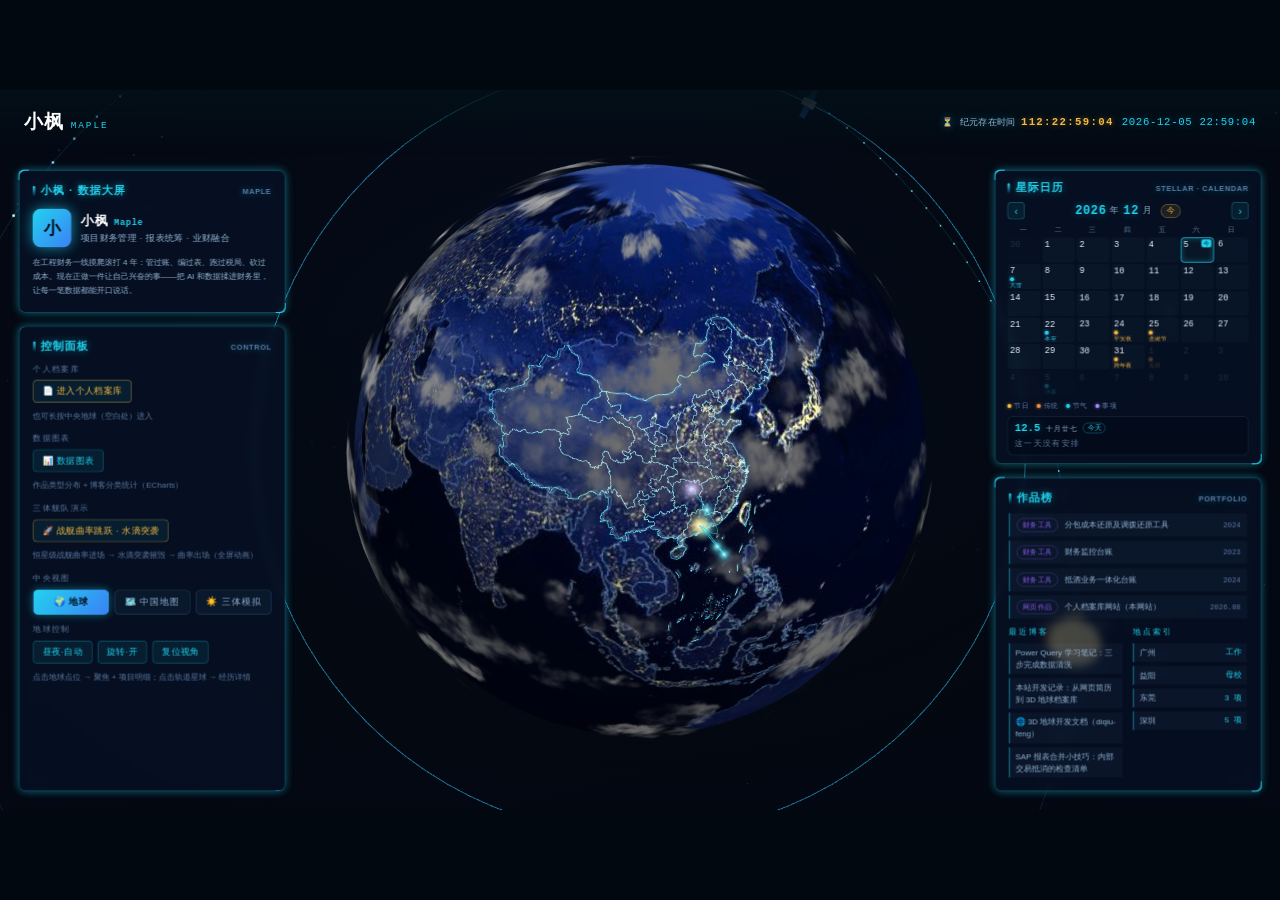
==== commit 24c3c967: "auto deploy kanban 2026/08/21 周五 22:37:00.60" ====
--- a/index.html
+++ b/index.html
@@ -4,8 +4,8 @@
     <meta charset="UTF-8" />
     <meta name="viewport" content="width=device-width, initial-scale=1.0" />
     <title>小枫 · 数据大屏</title>
-    <script type="module" crossorigin src="./assets/index-AxeUj_m6.js"></script>
-    <link rel="stylesheet" crossorigin href="./assets/index-B19J2za8.css">
+    <script type="module" crossorigin src="./assets/index-DQkeZWNj.js"></script>
+    <link rel="stylesheet" crossorigin href="./assets/index-DIbsrYc1.css">
   </head>
   <body>
     <div id="app"></div>
--- a/assets/index-DIbsrYc1.css
+++ b/assets/index-DIbsrYc1.css
@@ -0,0 +1 @@
+.topbar[data-v-117ca280]{position:absolute;top:0;left:0;right:0;height:96px;z-index:20;display:flex;align-items:center;justify-content:space-between;padding:0 36px;background:linear-gradient(180deg,rgba(3,16,24,.9),rgba(3,16,24,.35) 70%,transparent)}.brand[data-v-117ca280]{display:flex;align-items:baseline;gap:10px}.brand-name[data-v-117ca280]{font-size:28px;font-weight:700;color:#fff;letter-spacing:2px}.brand-en[data-v-117ca280]{font-family:var(--font-mono);font-size:14px;color:var(--cyan);letter-spacing:3px;text-transform:uppercase}.top-right[data-v-117ca280]{display:flex;align-items:center;gap:12px}.clock[data-v-117ca280]{font-size:16px;letter-spacing:1px}.epoch[data-v-117ca280]{display:flex;align-items:center;gap:8px;font-size:13px;letter-spacing:1px;color:var(--text-dim)}.epoch b[data-v-117ca280]{font-family:var(--font-mono);font-size:16px;color:var(--gold, #f5b942);text-shadow:0 0 10px rgba(245,185,66,.4);letter-spacing:2px}.left-panel[data-v-989c3c57]{position:absolute;left:28px;top:120px;bottom:28px;width:400px;z-index:10;display:flex;flex-direction:column;gap:20px}.card-profile[data-v-989c3c57]{padding:20px;flex:0 0 auto}.profile-head[data-v-989c3c57]{display:flex;align-items:center;gap:14px;margin-top:16px}.avatar[data-v-989c3c57]{width:58px;height:58px;border-radius:12px;display:flex;align-items:center;justify-content:center;font-size:26px;font-weight:700;color:#04101f;background:linear-gradient(135deg,var(--cyan),var(--blue));box-shadow:var(--glow-cyan-strong)}.p-name[data-v-989c3c57]{font-size:20px;font-weight:700;color:#fff;letter-spacing:1px}.p-name i[data-v-989c3c57]{font-style:normal;margin-left:8px;font-size:13px;color:var(--cyan);font-family:var(--font-mono)}.p-title[data-v-989c3c57]{margin-top:4px;font-size:13px;color:var(--text-dim);letter-spacing:1px}.p-intro[data-v-989c3c57]{margin-top:12px;font-size:12px;color:var(--text-dim);line-height:1.8}.card-control[data-v-989c3c57]{padding:20px;flex:1;min-height:0;overflow:auto}.ctrl-group[data-v-989c3c57]{margin-top:14px}.ctrl-label[data-v-989c3c57]{font-size:12px;color:var(--text-faint);letter-spacing:2px;margin-bottom:8px}.tb-sub[data-v-989c3c57]{margin-top:14px}.seg[data-v-989c3c57]{display:flex;gap:8px}.seg-btn[data-v-989c3c57]{flex:1;padding:9px 0;font-size:14px;letter-spacing:1px;color:var(--text-dim);background:#78c8ff0d;border:1px solid rgba(120,200,255,.2);border-radius:8px;cursor:pointer;transition:.25s}.seg-btn.on[data-v-989c3c57]{color:#04101f;font-weight:700;background:linear-gradient(135deg,var(--cyan),var(--blue));border-color:transparent;box-shadow:var(--glow-cyan)}.seg-btn[data-v-989c3c57]:hover:not(.on){color:var(--cyan);border-color:var(--border-cyan)}.ctrl-btns[data-v-989c3c57]{display:flex;flex-wrap:wrap;gap:8px}.cbtn[data-v-989c3c57]{padding:7px 13px;font-size:13px;letter-spacing:1px;color:var(--cyan);background:#22d3ee14;border:1px solid var(--border-cyan);border-radius:6px;cursor:pointer;transition:.25s}.cbtn[data-v-989c3c57]:hover{background:#22d3ee2e;box-shadow:var(--glow-cyan)}.cbtn.gold[data-v-989c3c57]{color:var(--gold);border-color:#f5b94280}.cbtn.gold[data-v-989c3c57]:hover{background:#f5b9421f;box-shadow:0 0 14px #f5b9424d}.ctrl-hint[data-v-989c3c57]{margin-top:10px;font-size:12px;color:var(--text-faint);line-height:1.8}.card-calendar[data-v-d8f01d55]{padding:16px 18px 12px;flex:0 0 auto}.cal-head[data-v-d8f01d55]{margin-top:10px;display:flex;align-items:center;justify-content:space-between;gap:6px}.cal-nav[data-v-d8f01d55]{width:26px;height:26px;flex:0 0 auto;color:var(--cyan);background:#22d3ee14;border:1px solid var(--border-cyan);border-radius:6px;cursor:pointer;font-size:15px;line-height:1;transition:.2s}.cal-nav[data-v-d8f01d55]:hover{background:#22d3ee38;color:#fff}.cal-ym[data-v-d8f01d55]{display:flex;align-items:center;gap:5px;font-size:14px;letter-spacing:1px;color:var(--text-dim)}.cal-ym b[data-v-d8f01d55]{font-size:18px}.cal-today[data-v-d8f01d55]{margin-left:8px;padding:1px 8px;font-size:12px;color:var(--gold, #f5b942);background:#f5b9421a;border:1px solid rgba(245,185,66,.4);border-radius:999px;cursor:pointer;transition:.2s}.cal-today[data-v-d8f01d55]:hover{background:#f5b94240;color:#fff}.cal-week[data-v-d8f01d55]{margin-top:8px;display:grid;grid-template-columns:repeat(7,1fr);gap:2px}.cal-week span[data-v-d8f01d55]{text-align:center;font-size:11px;color:var(--text-faint);letter-spacing:2px}.cal-grid[data-v-d8f01d55]{margin-top:4px;display:grid;grid-template-columns:repeat(7,1fr);gap:2px}.cal-cell[data-v-d8f01d55]{position:relative;height:38px;padding:3px 3px 1px;display:flex;flex-direction:column;align-items:flex-start;justify-content:flex-start;background:#78c8ff08;border:1px solid transparent;border-radius:5px;cursor:default;transition:.18s;overflow:hidden}.cal-cell.other[data-v-d8f01d55]{opacity:.28}.cal-cell[data-v-d8f01d55]:hover,.cal-cell.hover[data-v-d8f01d55]{background:#22d3ee1a;border-color:#22d3ee59}.cal-cell.has[data-v-d8f01d55]{cursor:pointer}.cal-cell.today[data-v-d8f01d55]{border-color:var(--cyan);box-shadow:0 0 10px #22d3ee59 inset}.cal-daynum[data-v-d8f01d55]{font-family:var(--font-mono);font-size:13px;color:var(--text);line-height:1.1}.cal-cell.other .cal-daynum[data-v-d8f01d55]{color:var(--text-faint)}.cal-today-tag[data-v-d8f01d55]{position:absolute;top:2px;right:3px;font-style:normal;font-size:9px;color:#031018;background:var(--cyan);border-radius:3px;padding:0 3px;line-height:12px}.cal-dots[data-v-d8f01d55]{display:flex;gap:3px;margin-top:2px}.cal-dot[data-v-d8f01d55]{width:6px;height:6px;border-radius:50%;display:inline-block}.cal-label[data-v-d8f01d55]{margin-top:2px;font-size:9px;line-height:1;letter-spacing:0;white-space:nowrap;overflow:hidden;text-overflow:ellipsis;max-width:100%}.c-fest[data-v-d8f01d55]{color:var(--gold, #f5b942)}.c-lunar[data-v-d8f01d55]{color:#fb923c}.c-term[data-v-d8f01d55]{color:var(--cyan)}.c-event[data-v-d8f01d55]{color:#a78bfa}.cal-dot.c-fest[data-v-d8f01d55]{background:var(--gold, #f5b942);box-shadow:0 0 5px #f5b942cc}.cal-dot.c-lunar[data-v-d8f01d55]{background:#fb923c;box-shadow:0 0 5px #fb923ccc}.cal-dot.c-term[data-v-d8f01d55]{background:var(--cyan);box-shadow:0 0 5px #22d3eecc}.cal-dot.c-event[data-v-d8f01d55]{background:#a78bfa;box-shadow:0 0 5px #a78bfacc}.cal-legend[data-v-d8f01d55]{margin-top:8px;display:flex;gap:12px;align-items:center}.cal-legend span[data-v-d8f01d55]{display:flex;align-items:center;gap:4px;font-size:10px;color:var(--text-faint);letter-spacing:1px}.cal-detail[data-v-d8f01d55]{margin-top:8px;min-height:58px;padding:8px 10px;background:#03081480;border:1px solid rgba(120,200,255,.14);border-radius:8px}.cd-head[data-v-d8f01d55]{display:flex;align-items:center;gap:8px}.cd-head b[data-v-d8f01d55]{font-size:16px}.cd-lunar[data-v-d8f01d55]{font-size:11px;color:var(--text-dim);letter-spacing:1px}.cd-head em[data-v-d8f01d55]{font-style:normal;font-size:10px;color:var(--cyan);border:1px solid rgba(34,211,238,.4);border-radius:999px;padding:0 6px}.cd-list[data-v-d8f01d55]{margin-top:6px;display:grid;gap:3px}.cd-list li[data-v-d8f01d55]{display:flex;align-items:center;gap:6px;font-size:12px;line-height:1.5;color:var(--text-dim)}.cd-list li em[data-v-d8f01d55]{font-style:normal;color:var(--text-faint);font-size:11px;overflow:hidden;text-overflow:ellipsis;white-space:nowrap}.cd-tag[data-v-d8f01d55]{flex:0 0 auto;padding:0 5px;font-size:10px;border:1px solid currentColor;border-radius:4px;letter-spacing:1px}.cd-empty[data-v-d8f01d55]{margin-top:6px;font-size:12px;color:var(--text-faint);letter-spacing:2px}.right-panel[data-v-15cc7428]{position:absolute;right:28px;top:120px;bottom:28px;width:400px;z-index:10;display:flex;flex-direction:column;gap:20px}.card-lists[data-v-15cc7428]{padding:20px;flex:1;min-height:0;display:flex;flex-direction:column}.work-list[data-v-15cc7428]{margin-top:12px;display:grid;gap:6px}.work-list li[data-v-15cc7428]{display:flex;align-items:center;gap:10px;padding:7px 10px;font-size:12px;color:var(--text-dim);background:#78c8ff0a;border-left:2px solid rgba(34,211,238,.4);cursor:pointer;transition:.25s}.work-list li[data-v-15cc7428]:hover{color:var(--cyan);background:#22d3ee14;transform:translate(3px)}.w-type[data-v-15cc7428]{flex:0 0 auto;padding:2px 8px;font-size:11px;color:var(--violet);border:1px solid rgba(139,92,246,.4);border-radius:999px}.w-name[data-v-15cc7428]{flex:1;overflow:hidden;text-overflow:ellipsis;white-space:nowrap}.w-date[data-v-15cc7428]{flex:0 0 auto;font-family:var(--font-mono);font-size:11px;color:var(--text-faint)}.row-2[data-v-15cc7428]{margin-top:12px;display:grid;grid-template-columns:1fr 1fr;gap:14px;flex:1;min-height:0}.list-col[data-v-15cc7428]{min-height:0;overflow:hidden;display:flex;flex-direction:column}.list-head[data-v-15cc7428]{font-size:12px;color:var(--cyan);letter-spacing:3px;margin-bottom:8px}.list[data-v-15cc7428]{overflow:auto;display:grid;gap:6px}.list li[data-v-15cc7428]{display:flex;justify-content:space-between;gap:8px;padding:5px 8px;font-size:12px;line-height:1.5;color:var(--text-dim);background:#78c8ff0a;border-left:2px solid rgba(34,211,238,.4);cursor:pointer;transition:.25s}.list li em[data-v-15cc7428]{flex:0 0 auto;font-style:normal;color:var(--cyan);font-family:var(--font-mono)}.list li[data-v-15cc7428]:hover{color:var(--cyan);background:#22d3ee14;transform:translate(3px)}.globe3d-root[data-v-a70593cf]{position:absolute;top:0;right:0;bottom:0;left:0;overflow:hidden}.globe3d-root[data-v-a70593cf] canvas{display:block}.fleet-hud[data-v-a70593cf]{position:absolute;left:50%;bottom:46px;transform:translate(-50%);z-index:6;pointer-events:none;text-align:center}.fh-state[data-v-a70593cf]{display:inline-block;padding:4px 16px;border-radius:999px;font-size:13px;letter-spacing:2px;color:#eaf6ff;background:#081220bf;border:1px solid rgba(53,214,255,.5);box-shadow:0 0 16px #35d6ff4d}.fh-bar[data-v-a70593cf]{width:260px;height:4px;margin:8px auto 0;border-radius:2px;background:#78c8ff26;overflow:hidden}.fh-bar i[data-v-a70593cf]{display:block;height:100%;border-radius:2px;background:linear-gradient(90deg,#35d6ff,#ffd76a);box-shadow:0 0 10px #35d6ff99;transition:width .12s linear}.modal-mask[data-v-1e68caf9]{position:fixed;top:0;right:0;bottom:0;left:0;z-index:300;display:flex;align-items:center;justify-content:center;background:#020810b8;-webkit-backdrop-filter:blur(4px);backdrop-filter:blur(4px)}.modal[data-v-1e68caf9]{width:min(560px,86vw);max-height:80vh;overflow:auto;padding:22px 24px;background:linear-gradient(170deg,#0e2040f7,#050d1efa);border:1px solid var(--border-cyan-strong);border-radius:12px;box-shadow:0 0 40px #22d3ee40}.modal-head[data-v-1e68caf9]{display:flex;align-items:center;justify-content:space-between;gap:12px}.modal-title[data-v-1e68caf9]{font-size:18px;font-weight:700;color:var(--cyan);letter-spacing:1px;text-shadow:var(--glow-cyan)}.modal-close[data-v-1e68caf9]{width:28px;height:28px;flex:0 0 auto;color:var(--text-dim);background:#22d3ee14;border:1px solid var(--border-cyan);border-radius:6px;cursor:pointer;font-size:14px}.modal-close[data-v-1e68caf9]:hover{color:#fff;background:#22d3ee33}.modal-meta[data-v-1e68caf9]{margin-top:10px;font-size:13px;color:var(--gold);letter-spacing:1px}.modal-rows[data-v-1e68caf9]{margin-top:12px;display:grid;gap:7px}.modal-row[data-v-1e68caf9]{display:flex;gap:12px;font-size:13px;line-height:1.6}.m-label[data-v-1e68caf9]{flex:0 0 150px;color:var(--text-faint)}.m-value[data-v-1e68caf9]{flex:1;color:var(--text);word-break:break-all}.modal-cards[data-v-1e68caf9]{margin-top:14px;display:grid;gap:10px}.modal-card[data-v-1e68caf9]{padding:10px 12px;background:#78c8ff0d;border-left:2px solid rgba(34,211,238,.5);border-radius:6px}.mc-name[data-v-1e68caf9]{font-size:13px;font-weight:600;color:var(--cyan);margin-bottom:6px}.modal-text[data-v-1e68caf9]{margin-top:12px;font-size:13px;color:var(--text-dim);line-height:1.9;white-space:pre-wrap}.modal-enter-active[data-v-1e68caf9],.modal-leave-active[data-v-1e68caf9]{transition:opacity .25s ease,transform .25s ease}.modal-enter-from[data-v-1e68caf9],.modal-leave-to[data-v-1e68caf9]{opacity:0;transform:scale(.94)}.foil-root[data-v-785026e9]{position:fixed;top:0;right:0;bottom:0;left:0;z-index:600;overflow:hidden;pointer-events:none}.foil-dark[data-v-785026e9]{position:absolute;top:0;right:0;bottom:0;left:0;background:radial-gradient(ellipse at center,#03081459,#02050cd9 70%,#010308);opacity:0;animation:foilDark-785026e9 1s ease-in forwards}.foil-dark-cover[data-v-785026e9]{position:absolute;top:0;right:0;bottom:0;left:0;background:radial-gradient(ellipse at center,#02050c66,#010308bf);opacity:0;animation:foilDark-785026e9 .45s ease 1.55s forwards}@keyframes foilDark-785026e9{0%{opacity:0}to{opacity:1}}.foil-sweep[data-v-785026e9]{position:absolute;left:0;right:0;top:50%;height:2px;margin-top:-1px;z-index:5;background:linear-gradient(90deg,transparent,#ffe9a8 30%,#ffd76a 50%,#ffe9a8 70%,transparent);box-shadow:0 0 26px #ffd66af2,0 0 70px #ffbe5073;transform:scaleX(0);animation:foilSweep-785026e9 2.3s ease .1s forwards}@keyframes foilSweep-785026e9{0%{transform:scaleX(0);opacity:0}16%{transform:scaleX(1);opacity:1}to{transform:scaleX(1);opacity:1}}.foil-plane[data-v-785026e9]{position:absolute;left:8%;right:8%;top:50%;height:0;margin-top:0;opacity:0;background:linear-gradient(180deg,#ffe29638,#ffbe5012 50%,#ffe29638);border-top:1px solid rgba(255,230,170,.55);border-bottom:1px solid rgba(255,230,170,.55);box-shadow:0 0 40px #ffd66a59;animation:foilPlane-785026e9 2s cubic-bezier(.6,.05,.25,1) .3s forwards}@keyframes foilPlane-785026e9{0%{height:0;opacity:0}30%{height:30vh;opacity:.85}70%{height:30vh;opacity:.85}to{height:0;opacity:0}}.foil-grid[data-v-785026e9]{position:absolute;left:12%;right:12%;top:50%;height:0;opacity:0;background-image:linear-gradient(rgba(255,220,140,.16) 1px,transparent 1px),linear-gradient(90deg,rgba(255,220,140,.16) 1px,transparent 1px);background-size:26px 26px;animation:foilGrid-785026e9 2s cubic-bezier(.6,.05,.25,1) .45s forwards}@keyframes foilGrid-785026e9{0%{height:0;opacity:0}30%{height:24vh;opacity:.7}70%{height:24vh;opacity:.7}to{height:0;opacity:0}}.foil-text[data-v-785026e9]{position:absolute;left:0;right:0;top:42%;text-align:center;opacity:0;animation:foilText-785026e9 2.1s ease .6s forwards}.foil-text h2[data-v-785026e9]{margin:0;font-size:40px;font-weight:800;letter-spacing:12px;color:#ffe9b0;text-shadow:0 0 20px rgba(255,214,106,.7),0 0 60px rgba(255,190,80,.4)}.foil-text p[data-v-785026e9]{margin:14px 0 0;font-size:14px;letter-spacing:5px;color:#ffe9b0b3}@keyframes foilText-785026e9{0%{opacity:0}25%{opacity:1}75%{opacity:1}to{opacity:0}}.foil-flash[data-v-785026e9]{position:absolute;top:0;right:0;bottom:0;left:0;background:#fff;opacity:0;animation:foilFlash-785026e9 .55s ease 1.85s forwards}@keyframes foilFlash-785026e9{0%{opacity:0}35%{opacity:.95}to{opacity:0}}.screen-wrap[data-v-76bc4c8c]{position:fixed;top:0;right:0;bottom:0;left:0;display:flex;align-items:center;justify-content:center;background:#020810}.screen[data-v-76bc4c8c]{position:relative;width:1920px;height:1080px;flex:0 0 auto;transform-origin:center center;overflow:hidden;background:linear-gradient(165deg,#08102059,#030810cc),radial-gradient(ellipse at 50% 40%,#050d1c,#02060d 55%,#010407);opacity:0;transition:opacity .8s ease}.screen.is-show[data-v-76bc4c8c]{opacity:1}.screen-wrap[data-v-76bc4c8c]{transition:transform 1.4s cubic-bezier(.55,0,.8,.2),opacity 1.4s ease}.screen-wrap.foil-flatten[data-v-76bc4c8c]{transform:scaleY(.02);opacity:0}.globe-stage[data-v-76bc4c8c]{position:absolute;top:0;right:0;bottom:0;left:0;z-index:0}.earth-wrap[data-v-76bc4c8c]{position:absolute;top:0;right:0;bottom:0;left:0;z-index:1;transition:opacity .6s ease}.china-wrap[data-v-76bc4c8c]{position:absolute;top:0;right:0;bottom:0;left:0;z-index:2;transform-origin:50% 50%;transition:transform .7s cubic-bezier(.22,1,.36,1),opacity .7s ease}.china-wrap.china-idle[data-v-76bc4c8c]{transform:scale(.45);opacity:0;pointer-events:none}.china-wrap.china-active[data-v-76bc4c8c]{transform:scale(1);opacity:1;pointer-events:auto}.threebody-wrap[data-v-76bc4c8c]{position:absolute;top:0;right:0;bottom:0;left:0;z-index:3}.china-loading[data-v-76bc4c8c]{position:absolute;left:50%;top:50%;transform:translate(-50%,-50%);z-index:4;color:#7de3f5;font-size:15px;letter-spacing:3px;text-shadow:0 0 12px rgba(34,211,238,.6);pointer-events:none}#cursorDot[data-v-76bc4c8c],#cursorRing[data-v-76bc4c8c]{position:fixed;top:0;left:0;pointer-events:none;z-index:9999;border-radius:50%;display:none}#cursorDot[data-v-76bc4c8c]{width:7px;height:7px;background:var(--cyan);box-shadow:0 0 10px var(--cyan),0 0 22px #22d3ee99;transform:translate(-50%,-50%);transition:opacity .2s}#cursorRing[data-v-76bc4c8c]{width:30px;height:30px;border:1.5px solid rgba(34,211,238,.55);transform:translate(-50%,-50%);transition:width .22s ease,height .22s ease,border-color .22s,background .22s,box-shadow .22s,opacity .2s}#cursorRing.hovering[data-v-76bc4c8c]{width:46px;height:46px;border-color:#22d3eee6;background:#22d3ee14;box-shadow:0 0 20px #22d3ee4d}#cursorRing.pressed[data-v-76bc4c8c]{width:20px;height:20px;border-color:var(--gold, #f5b942);background:#f5b9421f}#cursorRing.target[data-v-76bc4c8c]{border-color:var(--gold, #f5b942);background:#f5b94214;box-shadow:0 0 20px #f5b94259}#cursorRing.target.hovering[data-v-76bc4c8c]{border-style:dashed}#cursorRing.hidden-c[data-v-76bc4c8c],#cursorDot.hidden-c[data-v-76bc4c8c]{opacity:0}#cursorProgress[data-v-76bc4c8c]{position:fixed;top:0;left:0;width:46px;height:46px;transform:translate(-50%,-50%);pointer-events:none;z-index:9999;display:none}#cursorProgress.show[data-v-76bc4c8c]{display:block}#cursorProgress svg[data-v-76bc4c8c]{width:100%;height:100%;filter:drop-shadow(0 0 6px rgba(34,211,238,.7))}:root{--bg-deep: #031018;--bg-deep-2: #071228;--bg-panel: rgba(7, 18, 40, .72);--bg-panel-2: rgba(10, 26, 48, .85);--cyan: #22d3ee;--blue: #3b82f6;--violet: #8b5cf6;--gold: #f5b942;--green: #4ade80;--red: #f87171;--text: #e8f4ff;--text-dim: #93b4d4;--text-faint: #5d7ba3;--border-cyan: rgba(34, 211, 238, .35);--border-cyan-strong: rgba(34, 211, 238, .7);--glow-cyan: 0 0 12px rgba(34, 211, 238, .45);--glow-cyan-strong: 0 0 20px rgba(34, 211, 238, .65);--radius: 10px;--font: "Microsoft YaHei", "PingFang SC", "Segoe UI", Roboto, sans-serif;--font-mono: "Consolas", "Courier New", monospace}*{margin:0;padding:0;box-sizing:border-box}html,body,#app{width:100%;height:100%;overflow:hidden;background:var(--bg-deep)}body{font-family:var(--font);color:var(--text);-webkit-font-smoothing:antialiased}a{color:var(--cyan);text-decoration:none}ul{list-style:none}::-webkit-scrollbar{width:6px;height:6px}::-webkit-scrollbar-thumb{background:#22d3ee59;border-radius:3px}::-webkit-scrollbar-track{background:transparent}.panel{position:relative;background:var(--bg-panel);border:1px solid var(--border-cyan);border-radius:var(--radius);box-shadow:var(--glow-cyan);backdrop-filter:blur(6px);-webkit-backdrop-filter:blur(6px)}.panel:before,.panel:after{content:"";position:absolute;width:14px;height:14px;border:2px solid var(--cyan);opacity:.9;pointer-events:none}.panel:before{top:-2px;left:-2px;border-right:none;border-bottom:none;border-top-left-radius:var(--radius)}.panel:after{bottom:-2px;right:-2px;border-left:none;border-top:none;border-bottom-right-radius:var(--radius)}.panel-title{display:flex;align-items:center;gap:8px;font-size:16px;font-weight:600;letter-spacing:2px;color:var(--cyan);text-shadow:var(--glow-cyan)}.panel-title:before{content:"";width:4px;height:16px;background:linear-gradient(180deg,var(--cyan),transparent);border-radius:2px}.panel-title .en{margin-left:auto;font-size:11px;color:var(--text-faint);letter-spacing:1px;text-transform:uppercase}.num{font-family:var(--font-mono);color:var(--cyan);text-shadow:var(--glow-cyan)}@keyframes breathe{0%,to{transform:scale(1);opacity:.9}50%{transform:scale(1.12);opacity:1}}@keyframes pulse-ring{0%{transform:scale(.6);opacity:.9}to{transform:scale(1.6);opacity:0}}@keyframes letterPulse{0%,to{opacity:1;text-shadow:0 0 8px rgba(34,211,238,.8)}50%{opacity:.75;text-shadow:0 0 18px rgba(34,211,238,1)}}@keyframes slideInUp{0%{transform:translateY(24px);opacity:0}to{transform:translateY(0);opacity:1}}.bg{position:absolute;top:0;right:0;bottom:0;left:0;pointer-events:none}.bg-grid{background:linear-gradient(rgba(120,200,255,.05) 1px,transparent 1px),linear-gradient(90deg,rgba(120,200,255,.05) 1px,transparent 1px);background-size:60px 60px}.bg-glow{background:radial-gradient(ellipse at 50% 42%,rgba(34,211,238,.1),transparent 60%)}.bg-vignette{background:radial-gradient(ellipse at center,transparent 40%,rgba(3,8,20,.85) 100%)}body,body *{cursor:none!important}input,textarea,select,.form-input,.form-textarea{cursor:auto!important}@media (hover: none){#cursorDot,#cursorRing,#cursorProgress{display:none!important}body,body *{cursor:auto!important}}
